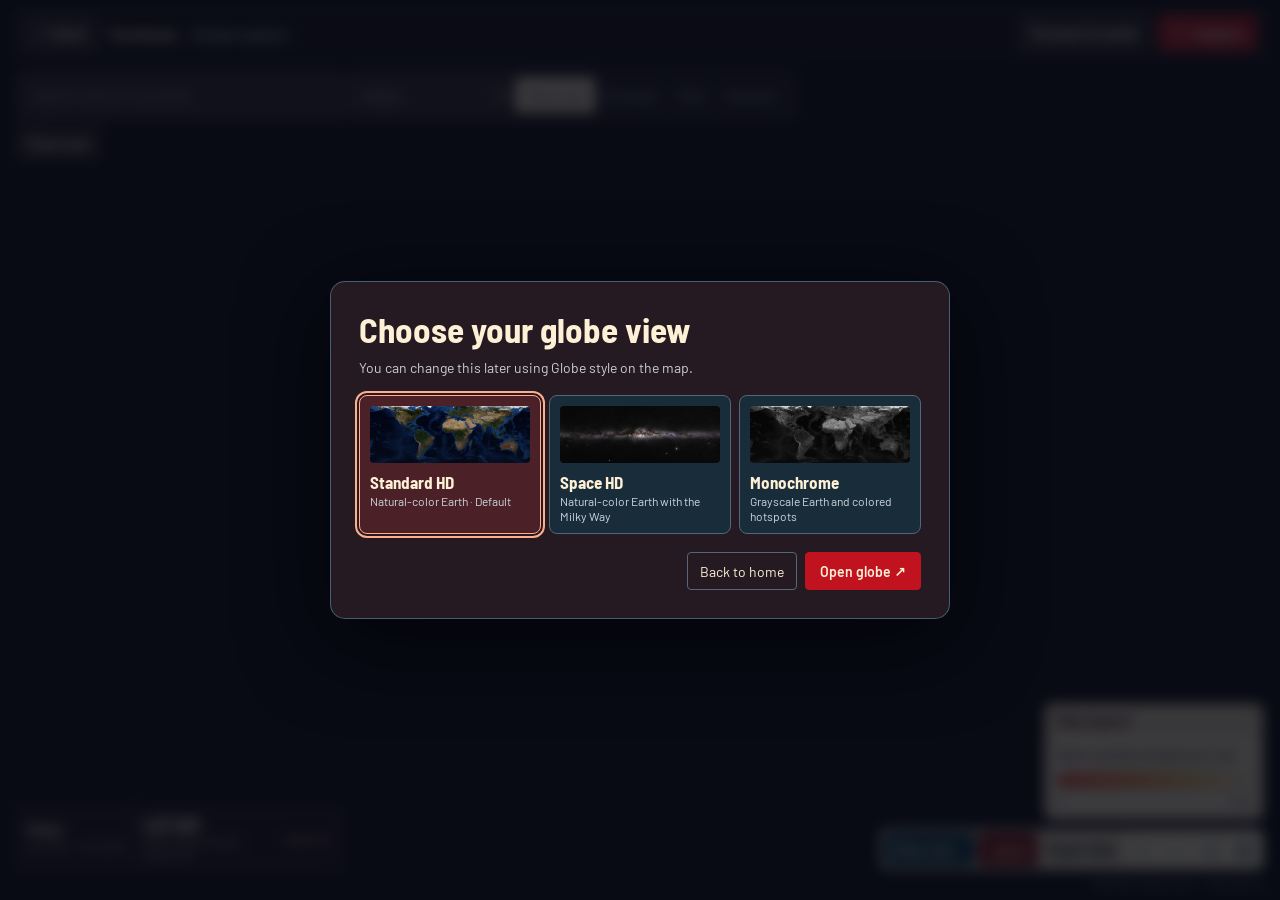
==== explore.html @ 91159e2c "Final UI Changes" ====
<!DOCTYPE html>
<html lang="en"><head><meta charset="utf-8">
<meta name="viewport" content="width=device-width, initial-scale=1, viewport-fit=cover">
<title>Explore wildfire hotspots | PyroScale</title>
<meta name="description" content="Explore the fire seasons of places you care about with NASA satellite observations and monthly hotspot forecasts.">
<link rel="preconnect" href="https://fonts.gstatic.com" crossorigin>
<link rel="preconnect" href="https://fonts.googleapis.com">
<link href="https://fonts.googleapis.com/css2?family=Barlow:wght@400;500;600;700&family=Barlow+Semi+Condensed:wght@400;500;600;700&display=swap" rel="stylesheet">
<link rel="stylesheet" href="pyroscale-base.css">
<link rel="stylesheet" href="pyroscale-ui.css?v=landing-refresh">
<link rel="stylesheet" href="pyroscale-map.css?v=explore-page">
</head><body class="dc">
<div class="pn gl"><div id="gl" role="region" aria-label="Interactive 3D globe of hotspot activity"></div>
<div class="map-ui" id="map-ui" data-style="satellite">
  <div class="map-top">
    <div class="map-filterbar">
      <div class="map-place-search">
        <label class="sr-only" for="map-query">Search cities or countries</label>
        <input id="map-query" type="search" placeholder="Search cities or countries" autocomplete="off" aria-controls="map-results">
        <ul id="map-results" hidden></ul>
      </div>
      <label class="sr-only" for="map-region">Region preset</label>
      <select id="map-region"></select>
      <div class="seg" role="group" aria-label="Map layer">
        <label><input type="radio" name="vm" value="o" checked>Observed</label>
        <label><input type="radio" name="vm" value="f">Forecast</label>
        <label><input type="radio" name="vm" value="r">Risk</label>
        <label><input type="radio" name="vm" value="x" id="vmx">Scenario</label>
      </div>
    </div>
    <div class="ov map-sublayers" id="fxl" hidden>
      <div class="seg" role="group" aria-label="Scenario layer">
        <label><input type="radio" name="fx" value="s" checked>Scenario</label>
        <label><input type="radio" name="fx" value="b">Baseline</label>
        <label><input type="radio" name="fx" value="c">Change</label>
      </div>
      <div class="scenario-context">
        <button id="edit-scenario" type="button" aria-controls="dr">Scenario settings <span aria-hidden="true">↗</span></button>
        <p id="scenario-map-year" hidden></p>
      </div>
    </div>
    <div class="ov" id="fcl" hidden></div>
    <p id="map-style-status" class="map-notice" role="status"></p>
    <div class="map-draw-row">
      <button id="map-draw" class="draw-shortcut" type="button" aria-pressed="false" aria-describedby="map-draw-help">Draw area</button>
      <span id="map-draw-help" class="sr-only">Draw a box on the globe to analyze hotspots in that area.</span>
      <p id="draw-status" class="map-notice draw-notice" role="status" hidden>Drag on the globe to select an area, or tap to select a small box.</p>
    </div>
  </div>
  <section class="map-overview" aria-labelledby="map-overview-title">
    <div class="map-overview-meta">
      <h2 id="map-overview-title">Global</h2>
      <p id="map-overview-period"></p>
    </div>
    <div class="map-overview-total">
      <strong id="map-overview-value">–</strong>
      <p id="map-overview-measure"></p>
    </div>
    <div id="map-overview-chart"></div>
  </section>
  <div class="forecast-timeline" id="fkl" role="group" aria-label="Forecast timeline" hidden>
    <button id="forecast-play" type="button" aria-label="Play forecast months" title="Play forecast months"><span aria-hidden="true">▶</span></button>
    <div class="timeline-range">
      <label for="fk">Forecast month</label><output id="fkv" for="fk"></output>
      <input id="fk" type="range" min="1" max="24" value="1">
      <span class="timeline-start" id="timeline-start" aria-hidden="true"></span>
      <span class="timeline-end" id="timeline-end" aria-hidden="true"></span>
    </div>
  </div>
  <div class="ov map-tools" aria-label="Globe controls">
    <details class="map-style-menu">
      <summary>Globe style</summary>
      <div>
        <fieldset>
          <legend>Globe style</legend>
          <label><input type="radio" name="basemap" value="satellite" checked><span><strong>Standard HD</strong><small>Natural-color Earth imagery</small></span></label>
          <label><input type="radio" name="basemap" value="space"><span><strong>Space HD</strong><small>High-resolution Earth and the Milky Way</small></span></label>
          <label><input type="radio" name="basemap" value="mono"><span><strong>Monochrome</strong><small>Country borders and colored hotspots</small></span></label>
        </fieldset>
      </div>
    </details>
    <button id="map-legend" type="button" aria-controls="lgd" aria-pressed="true">Legend</button>
    <button id="map-export" type="button">Export data</button>
    <button id="zoom-in" type="button" aria-label="Zoom in" title="Zoom in">+</button>
    <button id="zoom-out" type="button" aria-label="Zoom out" title="Zoom out">−</button>
    <button id="gr" type="button" aria-label="Reset globe view" title="Reset globe view">⌖</button>
    <details class="map-settings">
      <summary aria-label="Map settings" title="Map settings">⚙</summary>
      <div>
        <div class="seg" role="group" aria-label="Pointer mode">
          <label><input type="radio" name="gm" value="r" checked>Rotate</label>
          <label><input type="radio" name="gm" value="d">Draw area</label>
        </div>
        <label class="ck"><input type="checkbox" id="ga">Auto-rotate</label>
        <label class="ck"><input type="checkbox" id="gn">Day and night</label>
      </div>
    </details>
  </div>
  <section class="ov bot" id="lgd" aria-labelledby="legend-title">
    <h2 id="legend-title">Map legend</h2>
    <div id="legend-content"></div>
  </section>
  <span class="demo-status" id="demo-status">Demonstration data</span>
  <div class="map-credit">
    <a id="map-earth-credit" href="https://science.nasa.gov/earth/earth-observatory/the-blue-marble-true-color-global-imagery-at-1km-resolution/" target="_blank" rel="noopener">NASA Earth Observatory</a>
    <a id="map-border-credit" href="https://www.naturalearthdata.com/" target="_blank" rel="noopener">Natural Earth</a>
    <a id="map-space-credit" href="https://www.eso.org/public/images/eso0932a/" target="_blank" rel="noopener" hidden>ESO/S. Brunier <span>(resized and tinted)</span></a>
  </div>
</div></div>

<header class="map-header" id="map-header" aria-label="Globe workspace">
  <a id="home" href="./"><span aria-hidden="true">←</span> Home</a>
  <span class="workspace-name"><strong>PyroScale</strong><span class="workspace-description">Hotspot explorer</span></span>
  <div class="hr">
    <button id="head-forecast" type="button">Forecast<span class="forecast-suffix"> &amp; model</span></button>
    <button id="dt" type="button" aria-controls="dr" aria-expanded="false"><span class="analysis-icon" aria-hidden="true"></span><span>Analysis</span></button>
  </div>
</header>

<dialog id="globe-picker" aria-labelledby="globe-picker-title">
  <form method="dialog">
    <h2 id="globe-picker-title">Choose your globe view</h2>
    <p>You can change this later using Globe style on the map.</p>
    <fieldset class="globe-choices">
      <legend class="sr-only">Globe view</legend>
      <label><input type="radio" name="launch-style" value="satellite" checked autofocus><span class="globe-option globe-standard"><strong>Standard HD</strong><small>Natural-color Earth · Default</small></span></label>
      <label><input type="radio" name="launch-style" value="space"><span class="globe-option globe-space"><strong>Space HD</strong><small>Natural-color Earth with the Milky Way</small></span></label>
      <label><input type="radio" name="launch-style" value="mono"><span class="globe-option globe-mono"><strong>Monochrome</strong><small>Grayscale Earth and colored hotspots</small></span></label>
    </fieldset>
    <div class="picker-actions">
      <a class="picker-back" href="./">Back to home</a>
      <button class="p" type="submit">Open globe <span aria-hidden="true">↗</span></button>
    </div>
  </form>
</dialog>

<aside id="dr" aria-label="Fire activity analysis" inert>
  <div class="panel-heading"><div><h2 id="panel-title">Area analysis</h2><p id="panel-region">Global</p></div><button id="close-panel" type="button" aria-label="Close analysis">×</button></div>
  <nav id="tabs" aria-label="Analysis sections">
    <button type="button" data-t="x" class="on" aria-current="true">Explore</button>
    <button type="button" data-t="m">Forecast</button>
    <button type="button" data-t="c">Places</button>
    <button type="button" data-t="p">Point</button>
    <button type="button" data-t="d">Data Lab</button>
    <button type="button" data-t="f">Scenario</button>
  </nav>
  <div class="tp" data-t="x"><div class="wrap">
<div>
<div class="pn"><h2>Area of interest</h2>
<div class="area-shortcut">
  <button id="panel-draw" class="draw-shortcut" type="button" aria-pressed="false" aria-describedby="panel-draw-help">Draw area</button>
  <p id="panel-draw-help">Drag a box on the globe to analyze that area, or tap the globe for a small box. Charts update when you finish.</p>
</div>
<label for="pre">Region</label><select id="pre"></select>
<div class="g2">
<div><label for="n">North latitude</label><input id="n" type="number" step="0.5"></div>
<div><label for="s">South latitude</label><input id="s" type="number" step="0.5"></div>
<div><label for="w">West longitude</label><input id="w" type="number" step="0.5"></div>
<div><label for="e">East longitude</label><input id="e" type="number" step="0.5"></div></div>
<p class="hint">You can also pick a region or type coordinates.</p></div>
<div class="pn"><h2>Period and view</h2>
<div class="g2"><div><label for="f">From</label><input id="f" type="month" value="2001-01" min="2001-01" max="2026-10"></div>
<div><label for="t">To</label><input id="t" type="month" value="2026-10" min="2001-01" max="2026-10"></div></div>
<label for="cy">Compare year in seasonal chart</label><select id="cy" style="margin-bottom:10px"></select>
<small>Hotspot record</small>
<div class="seg"><label><input type="radio" name="dm" value="h" checked>Harmonized</label><label><input type="radio" name="dm" value="r">Raw sensor</label></div>
<small>Calendar shows</small>
<div class="seg"><label><input type="radio" name="cm" value="c" checked>Hotspot count</label><label><input type="radio" name="cm" value="a">Anomaly</label></div>
<label for="ld">Load your JSON files: the data file, the forecast file, or both together</label><input id="ld" type="file" accept=".json,application/json" multiple style="margin-bottom:10px"><button class="p" id="ex">Export data</button></div>
<div class="pn"><h2>Context layers</h2>
<label class="ck"><input type="checkbox" id="lw">Weather and drought (ERA5)</label>
<label class="ck"><input type="checkbox" id="lx">Wind and air quality now</label>
<p class="hint">Off by default and fetched only when switched on. They call Open-Meteo, so they need a self-hosted copy of the page.</p></div>
</div>
<div>

<div class="pn warn"><h2>Elevated hotspot activity</h2><p class="rks" id="rks">Loading forecast...</p>
<div class="rctl"><label for="rs">Sensitivity<select id="rs"><option value="c">Cautious, 80th percentile</option><option value="s" selected>Standard, 90th percentile</option><option value="t">Strict, 95th percentile</option></select></label><label class="ck"><input type="checkbox" id="rkm">Only my selected area</label></div>
<ul id="rkl"></ul>
<p class="note" style="margin:8px 0 0">The risk layer flags cells with at least 20 projected hotspots that exceed their historical range for the same calendar month. Use local fire authorities for operational alerts.</p></div>
<div class="kp" id="kp"></div>
<div class="pn hero"><h2 id="ct" tabindex="-1">Burning activity calendar</h2><p class="note" id="cn"></p><div id="cal"></div><div class="lg" id="lg"></div></div>
<div class="ch">
<div class="pn"><h2>Seasonal profile</h2><p class="note" id="sn"></p><div id="sc"></div></div>
<div class="pn"><h2>Annual totals by record</h2><p class="note">Raw counts step up when VIIRS replaces MODIS in 2012. Harmonized counts do not.</p><div id="an"></div></div></div>
<div class="pn"><h2>Anomaly alerts</h2><p class="note">Months in the last 12 of the selected period that exceed 150% of the full-record median.</p><ul id="al" aria-live="polite"></ul></div>
<div class="pn" id="wx" hidden><h2>Weather and drought context</h2><p class="note" id="wn"></p><div id="wc"></div><p class="note" id="wk" style="margin:8px 0 0"></p></div>
<div class="pn" id="wd" hidden><h2>Wind and air quality</h2><p id="wdt" style="margin:0">Loading...</p></div>
<details class="pn"><summary>Method and data notes</summary>
<p>MODIS (1 km) and VIIRS (375 m) detections from NASA FIRMS are gridded to monthly counts. The harmonization stage standardizes Fire Radiative Power, corrects scan-angle distortion and diurnal overpass differences, and back-casts VIIRS-equivalent counts for 2001 to 2011, so the sensor of origin no longer drives the signal.</p>
<p>The baseline is the median of each calendar month across the full record. Anomaly is the percentage difference from that median. Color ramps are colorblind-safe: a light-to-dark sequential ramp for counts and blue-to-orange for anomalies.</p>
<p>Until real data loads, the page shows a synthetic dataset for demonstration. Hosted with pyroscale_data.json beside it, the page loads that file every time it opens, so the observation record reflects the data bundled with the app. The loader in the Period and view panel is a manual alternative.</p></details>
</div></div></div>
<div class="tp" data-t="m" hidden>
  <section class="pn forecast-card">
    <h2>Monthly hotspot outlook</h2>
    <p class="note" id="on"></p>
    <div id="oc"></div>
    <div id="forecast-key" class="forecast-key" hidden><span>Observed</span><span>Forecast</span><span>Seasonal median</span></div>
    <p class="note" id="ok"></p>
  </section>
  <section class="pn model-card">
    <h2>Model &amp; validation</h2>
    <div class="model-source"><span id="tf" role="status">Forecast: statistical baseline</span><span id="tg">Demonstration data</span></div>
    <p class="note" id="model-summary"></p>
    <p id="model-result" hidden></p>
    <dl class="model-skill" id="model-skill" hidden></dl>
    <p class="note" id="model-window"></p>
  </section>
  <section class="pn">
    <h2>Reading the map</h2>
    <p class="note">Each glow represents a grid cell roughly 3° across. The map shows monthly fire activity. Individual ignition locations and fire perimeters are outside its resolution.</p>
    <p class="note">Forecasts estimate hotspot counts. The risk layer compares those counts with the seasonal record for each cell.</p>
  </section>
</div>
<div class="tp" data-t="c" hidden>
<div class="pn"><h2>Countries and cities</h2>
<p class="note">Pick any countries and cities, as many as you like. The globe, calendar, risk warning, Data Lab and Future tab then show only those places.</p>
<input id="pq" type="search" placeholder="Search any country or city" autocomplete="off" aria-label="Search countries and cities">
<ul id="pr" class="pres"></ul>
<div class="chips" id="pch" style="margin-top:10px"></div>
<div class="g2"><div><label for="prr">A city includes cells within</label><select id="prr"><option value="0">the cell containing it</option><option value="100">100 km</option><option value="250" selected>250 km</option><option value="500">500 km</option></select></div><div><label>&nbsp;</label><button id="pcl">Clear selection</button></div></div>
<p class="note" id="pnt"></p>
<label for="pfl">City list file, from add_places.py (pyroscale_places.json)</label><input id="pfl" type="file" accept=".json,application/json"><p class="note" id="pfm" style="margin:6px 0 0"></p></div>
<div id="pcards"></div>
</div>
<div class="tp" data-t="p" hidden><div class="pn" id="ci"><p class="note" style="margin:0">Select a hotspot on the globe to see its activity and forecast.</p></div></div>
<div class="tp" data-t="d" hidden>
<div class="pn"><h2>Datasets</h2><p class="note">Tick as many datasets as you like. They are compared across the grid cells in your scope.</p>
<div class="rctl"><button id="dla">Select all</button><button id="dln">Clear</button><label class="ck"><input type="checkbox" id="dlw">Whole world, not just my area</label></div>
<div id="dll"></div>
<label for="dlf" style="margin-top:10px">Add your own datasets: CSV files with lat, lon and numeric columns</label><input id="dlf" type="file" accept=".csv,text/csv" multiple><p class="note" id="dlm" style="margin:6px 0 0"></p></div>
<div class="pn"><h2>Analysis</h2><div id="dls"></div><div id="dlc"></div>
<h2 style="margin-top:14px">Compare two datasets</h2><div class="g2"><div><label for="dx1">X axis</label><select id="dx1"></select></div><div><label for="dy1">Y axis</label><select id="dy1"></select></div></div><div id="dsc"></div>
<h2 style="margin-top:14px">Top cells</h2><label for="dtp">Ranked by</label><select id="dtp"></select><ul id="dtl"></ul></div>
<div class="pn"><h2>Ask the analyst</h2><p class="note" id="aim">Checking whether Claude is available...</p><div class="chat" id="aic"></div><div class="chips" id="aip"></div><textarea id="aiq" placeholder="Ask about the selected datasets, an area, risk, or a what-if scenario" aria-label="Question for the analyst"></textarea><div class="row"><button id="aix" hidden>Stop</button><button class="p" id="ais">Ask</button></div></div>
</div>
<div class="tp" data-t="f" hidden>
<div class="pn"><h2>Scenario lab</h2>
<p class="note">Explore how warming, rainfall, ignitions, and fuel management could affect fire activity under editable assumptions. The scenario uses recent activity and trends where the model lacks a forecasting advantage.</p>
<div class="lv"><label for="l1">Warming by the chosen year <b id="v1">+0 °C</b></label><input type="range" id="l1" min="0" max="4" step="0.5" value="0"></div>
<div class="lv"><label for="l2">Rainfall change <b id="v2">0%</b></label><input type="range" id="l2" min="-30" max="30" step="5" value="0"></div>
<div class="lv"><label for="l3">Human burning and ignitions <b id="v3">0%</b></label><input type="range" id="l3" min="-80" max="50" step="5" value="0"></div>
<div class="lv"><label for="l4">Fuel management and suppression <b id="v4">0%</b></label><input type="range" id="l4" min="0" max="50" step="5" value="0"></div>
<div class="lv"><label for="l5">Target year <b id="v5">2040</b></label><input type="range" id="l5" min="2027" max="2060" step="1" value="2040" aria-describedby="scenario-year-help"><p class="note" id="scenario-year-help">2040 is the default horizon for this what-if scenario. Change the target year, then run the scenario to compare it with the baseline.</p></div>
<label class="ck"><input type="checkbox" id="lsw">Apply to the whole world, not just my selected area</label>
<details><summary>Assumptions</summary><div class="g2"><div><label for="a1">Change in fire activity per +1 °C (%)</label><input id="a1" type="number" value="15" step="1"></div><div><label for="a2">Change per 10% less rainfall (%)</label><input id="a2" type="number" value="8" step="1"></div></div><p class="note">These are placeholders for illustration, not measured values. Replace them with figures from studies you trust. Where the ML forecast has no edge over the seasonal pattern, the current path falls back to each cell’s last five full years, extended by its own 10-year trend.</p></details>
<div class="row" style="justify-content:flex-start;margin-top:10px"><button class="p" id="sr">Run scenario</button><button id="sx">Reset</button></div>
<p class="note" style="margin:8px 0 0">Run with the default values to see the baseline path. Adjust a lever to compare a scenario.</p></div>
<div class="pn" id="so" hidden><h2>Result</h2><p id="sot"></p><div id="soc"></div>
<label for="sy">Move through time <b id="syl"></b></label><div class="row" style="justify-content:flex-start;align-items:center"><button id="sp">Play</button><input type="range" id="sy" min="0" max="100" value="100"></div>
<h2 style="margin-top:12px">Biggest changes</h2><ul id="sol"></ul></div>
</div></aside>
<div id="tip" aria-hidden="true"></div>
<dialog id="dx" aria-labelledby="export-title"><h2 id="export-title">Export fire activity data</h2><p class="note" id="export-scope"></p>
<label for="export-data">Data</label>
<select id="export-data"><option value="map">Current map layer by grid cell</option><option value="history">Observed monthly totals</option><option value="grid">Observed totals by grid cell</option></select>
<label for="fx">Format</label>
<select id="fx"><option value="csv">CSV spreadsheet</option><option value="geojson">GeoJSON map data</option></select>
<textarea id="ta" readonly aria-label="Export preview"></textarea>
<p class="note" id="export-status" role="status"></p>
<div class="row"><button id="cp">Copy</button><button id="dl">Download</button><button class="p" id="cl">Close</button></div></dialog>
<script src="assets/vendor/three-r128/three.min.js"></script>
<script src="assets/vendor/three-r128/OrbitControls.js"></script>
<script src="pyroscale-globe.js?v=explore-page"></script>
<script src="pyroscale-export.js"></script>
<script src="pyroscale-map.js?v=map-refinement"></script>
<script>
const $=id=>document.getElementById(id),MN="Jan Feb Mar Apr May Jun Jul Aug Sep Oct Nov Dec".split(" ");
const Y0=2001,Y1=2026,NY=Y1-Y0+1,MOD=132;let LAST=(Y1-Y0)*12+9;
const fmt=n=>n>=1e6?(n/1e6).toFixed(1)+"M":n>=1e4?Math.round(n/1e3)+"k":n>=1e3?(n/1e3).toFixed(1)+"k":Math.round(n)+"";
const hex=s=>[1,3,5].map(i=>parseInt(s.substr(i,2),16));
const RC=["#fcfdbf","#fed395","#fc9f6e","#f1605d","#c43c75","#8c2981","#51127c","#1b0c41"],DV=["#2c7bb6","#abd9e9","#f7f7f7","#fdae61","#c2410c"];
function ramp(c,t){t=Math.max(0,Math.min(1,t));const k=t*(c.length-1),i=Math.min(c.length-2,k|0),f=k-i,a=hex(c[i]),b=hex(c[i+1]);return"rgb("+a.map((x,j)=>Math.round(x+(b[j]-x)*f))+")"}
function rng(a){return()=>{a|=0;a=a+0x6D2B79F5|0;let t=Math.imul(a^a>>>15,1|a);t=t+Math.imul(t^t>>>7,61|t)^t;return((t^t>>>14)>>>0)/4294967296}}
const hh=i=>{const x=Math.sin(i*12.9898)*43758.5453;return x-Math.floor(x)};
const RG=[[-58,-10,14,8,9,420,.01,{2005:1.8,2007:1.5,2010:1.9,2019:1.5,2024:2}],[-47,-15,6,7,8,380,.01,{2010:1.4,2017:1.4,2020:1.5}],[-62,-28,8,8,9,160,.01,{2008:1.7,2020:1.8,2022:1.6}],[18,9,28,6,1,520,-.012,{}],[24,-13,14,6,8,470,-.012,{}],[132,-15,14,5,10,260,.005,{2019:1.4}],[148,-34,7,5,1,60,.005,{2003:2.5,2009:3,2013:2,2020:6}],[110,58,25,6,7,200,.015,{2003:2,2012:1.8,2019:2.2,2021:2.5}],[-120,40,8,8,8,90,.02,{2018:2,2020:2.6,2021:2.2}],[15,40,20,4,7,45,0,{2007:2,2017:2.1,2021:2.3,2023:2}],[102,18,8,6,3,300,.005,{2007:1.4,2010:1.3,2016:1.5,2019:1.4}],[76,28,6,3,10.5,150,.01,{}],[-105,57,22,5,7,130,.02,{2014:2.2,2016:2,2021:1.7,2023:5}],[112,-3,12,4,9,200,0,{2006:3,2009:1.8,2015:4,2019:2.2,2023:2.6}]];
const cm=new Map(),rn=rng(7),CCR=["BR","BR","AR",null,null,"AU","AU","RU","US",null,"TH","IN","CA","ID"];
RG.forEach(([lo,la,rx,ry,pk,amp,tr,an],ri)=>{for(let x=lo-rx;x<=lo+rx;x+=3)for(let y=la-ry;y<=la+ry;y+=3){const d=((x-lo)/rx)**2+((y-la)/ry)**2;if(d>1||y>78||y<-58)continue;
const w=Math.exp(-2.2*d)*(.6+.8*rn()),k=x+","+y;let c=cm.get(k);if(!c){c={lon:x,lat:y,cc:CCR[ri]?{[CCR[ri]]:1}:null,v:new Float32Array(NY*12)};cm.set(k,c)}
for(let yr=0;yr<NY;yr++)for(let m=0;m<12;m++){let dm=Math.abs(m+1-pk);dm=Math.min(dm,12-dm);c.v[yr*12+m]+=amp*w*(Math.exp(-dm*dm/3.92)+.04)*(1+tr*yr)*(an[Y0+yr]||1)*(.75+.5*rn())}}});
let cells=[...cm.values()],real=false;
const inb=(c,b)=>c.lat>=b[0]&&c.lat<=b[1]&&c.lon>=b[2]&&c.lon<=b[3]&&(!FOC||FOC(c));
function agg(b){const L=new Float64Array(NY*12),Q=new Float64Array(NY*12),H=[],R=[];for(const c of cells)if(inb(c,b))for(let i=0;i<L.length;i++){L[i]+=c.v[i];if(real)Q[i]+=c.r[i]}
for(let i=0;i<L.length;i++){if(i>LAST){H[i]=R[i]=NaN;continue}const m=i<MOD;R[i]=real?Q[i]:Math.round(L[i]*(m?.27:1));H[i]=real?L[i]:Math.round(L[i]*(m?1+.1*(hh(i)-.5):1))}return{H,R}}
const PRE=[["Custom area",null],["Global",[-90,90,-180,180]],["Amazon arc",[-20,0,-72,-45]],["Southern Africa",[-20,-5,12,38]],["Southeast Australia",[-40,-28,140,154]],["Siberia",[50,66,85,140]],["California and western US",[32,48,-125,-110]],["Mediterranean",[34,46,-5,35]],["Indo-Gangetic Plain",[24,33,70,88]],["Pampas and Gran Chaco",[-38,-22,-68,-55]],["Indonesia",[-8,2,100,125]]];
const LAND=[[[-168,66],[-141,70],[-95,72],[-80,70],[-62,60],[-53,47],[-66,44],[-76,35],[-81,30],[-80,25],[-90,29],[-97,26],[-105,22],[-95,16],[-83,9],[-92,15],[-105,20],[-112,29],[-118,33],[-124,40],[-125,49],[-135,58],[-150,60],[-165,60]],[[-80,8],[-62,10],[-50,0],[-35,-6],[-40,-22],[-48,-28],[-58,-38],[-65,-42],[-68,-53],[-74,-50],[-72,-30],[-71,-18],[-81,-5]],[[-10,36],[-9,43],[0,50],[8,54],[5,62],[15,69],[30,71],[60,69],[90,76],[130,72],[160,70],[180,68],[178,64],[160,60],[140,54],[135,43],[127,38],[122,40],[121,31],[110,21],[106,10],[100,13],[103,1],[98,8],[92,22],[80,15],[77,8],[72,20],[66,25],[57,25],[56,26],[58,20],[43,13],[35,28],[32,31],[36,36],[28,37],[26,40],[22,37],[19,42],[12,44],[18,40],[16,38],[10,44],[3,43],[-5,36]],[[-17,21],[-10,35],[10,37],[32,31],[43,12],[51,12],[40,-5],[40,-15],[35,-25],[20,-35],[12,-18],[9,-1],[9,5],[-8,4],[-17,14]],[[114,-22],[122,-18],[130,-12],[137,-12],[142,-11],[146,-19],[153,-27],[150,-37],[140,-38],[130,-32],[115,-34]],[[-73,78],[-20,82],[-20,70],[-43,60],[-55,68]],[[95,5],[106,-6],[120,-9],[140,-8],[150,-6],[130,0],[118,3],[108,1]]];
const st={b:PRE[1][1],f:0,t:LAST,dm:"h",cm:"c",cmp:Y1,gm:"r"};let A,S,med,PART="",WD=null,WX=null,WK="",G=null,noFly=false,FOC=null;
function setB(a){const cl=(v,m)=>Math.max(-m,Math.min(m,Math.round(v*10)/10));st.b=[cl(Math.min(a[0],a[1]),90),cl(Math.max(a[0],a[1]),90),cl(Math.min(a[2],a[3]),180),cl(Math.max(a[2],a[3]),180)];
["s","n","w","e"].forEach((k,j)=>$(k).value=st.b[j]);update();if(!noFly){
  const [s,n,w,e]=st.b;
  if ($("pre").value === "1") flyTo(INITIAL_VIEW.lat, INITIAL_VIEW.lon, GLOBAL_VIEW_DISTANCE);
  else flyTo((s+n)/2,(w+e)/2,Math.min(4.2,Math.max(1.55,1.35+Math.max(n-s,(e-w)*.6)/45)));
}}
function cellAvg(c){let s=0,n=0;for(let i=st.f;i<=st.t&&i<=LAST;i++){s+=st.dm=="r"?(real?c.r[i]:c.v[i]*(i<MOD?.27:1)):c.v[i];n++}return n?s/n:0}
function update(){updatePanelRegion();A=agg(st.b);S=st.dm=="h"?A.H:A.R;
med=MN.map((_,m)=>{const a=[];for(let y=0;y<NY;y++){const v=S[y*12+m];v==v&&a.push(v)}a.sort((x,y)=>x-y);const n=a.length;return n?(a[(n-1)>>1]+a[n>>1])/2:0});
let tot=0;const an={};for(let i=st.f;i<=st.t&&i<=LAST;i++){tot+=S[i];const y=Y0+(i/12|0);an[y]=(an[y]||0)+S[i]}
const py=Object.keys(an).sort((a,b)=>an[b]-an[a])[0],mx=Math.max(...med),pm=med.indexOf(mx),li=Math.min(st.t,LAST),la=med[li%12]?(S[li]/med[li%12]-1)*100:0;
$("kp").innerHTML=[["Hotspots in period",fmt(tot),st.dm=="h"?"harmonized count":"raw sensor count"],["Peak fire month",mx>0?MN[pm]:"None","median of full record"],["Highest year",py||"None",py?fmt(an[py])+" hotspots":""],["Latest month vs median",(la>=0?"+":"\u2212")+Math.abs(la).toFixed(0)+"%",MN[li%12]+" "+(Y0+(li/12|0))]].map(k=>`<div><span>${k[0]}</span><b>${k[1]}</b><span>${k[2]}</span></div>`).join("");
$("ct").textContent=st.dm=="h"?"Harmonized burning activity calendar":"Raw sensor burning activity calendar";
$("cn").textContent=(st.dm=="h"?"Monthly hotspots in the selected area, one row per year. Hover or tap a month for values.":"Raw counts mix two sensors: the step up after 2011 reflects the MODIS to VIIRS change, not more fire.")+(PART?" The latest month runs through "+PART+" and will look low until it completes.":"");
$("cal").innerHTML=cal();$("sc").innerHTML=seas();$("an").innerHTML=ann();alerts();if(SCP.run){sApply(SCP.ph);sUI()}drawMap();outlook();riskUI();ctx();if(DLON)dlRun();if(PLON)placesUI()}
function cal(){const y0=Y0+(st.f/12|0),y1=Y0+(st.t/12|0),rows=y1-y0+1,cw=48,ch=17,ox=34,oy=16,v=[];
for(let i=st.f;i<=st.t&&i<=LAST;i++)v.push(S[i]);v.sort((a,b)=>a-b);const p=v[Math.floor(v.length*.98)]||1;
let h=`<svg viewBox="0 0 ${ox+12*cw} ${oy+rows*ch+2}" role="img" aria-label="Calendar of monthly hotspot counts by year">`;
MN.forEach((m,j)=>h+=`<text x="${ox+j*cw+cw/2}" y="11" text-anchor="middle">${m}</text>`);
for(let r=0;r<rows;r++){const y=y0+r;h+=`<text x="${ox-6}" y="${oy+r*ch+12}" text-anchor="end">${y}</text>`;
for(let m=0;m<12;m++){const i=(y-Y0)*12+m,x=S[i],ok=x==x&&i>=st.f&&i<=st.t,a=med[m]?(x/med[m]-1)*100:0;
const c=!ok?"var(--hat)":st.cm=="c"?ramp(RC,x/p):ramp(DV,.5+Math.max(-150,Math.min(150,a))/300);
h+=`<rect x="${ox+m*cw+1}" y="${oy+r*ch+1}" width="${cw-2}" height="${ch-2}" fill="${c}"${ok?` data-i="${i}"`:""}/>`}}
$("lg").innerHTML=st.cm=="c"?`<span>0</span><i style="background:linear-gradient(90deg,${RC})"></i><span>${fmt(p)} or more hotspots per month</span>`:`<span>\u2212150%</span><i style="background:linear-gradient(90deg,${DV})"></i><span>+150% vs median (blue is below, orange is above)</span>`;
return h+"</svg>"}
function axes(W,H,l,b,t,r,mx){let h="";for(let k=0;k<=3;k++){const v=mx*k/3,y=H-b-v/(mx*1.1)*(H-b-t);h+=`<line x1="${l}" x2="${W-r}" y1="${y}" y2="${y}" stroke="var(--ln)"/><text x="${l-5}" y="${y+3}" text-anchor="end">${fmt(v)}</text>`}return h}
function seas(){const W=360,H=210,l=40,b=22,t=8,r=6,cv=MN.map((_,m)=>S[(st.cmp-Y0)*12+m]),mx=Math.max(...med,...cv.filter(v=>v==v),1);
const X=m=>l+(m+.5)*(W-l-r)/12,Y=v=>H-b-v/(mx*1.1)*(H-b-t);let h=`<svg viewBox="0 0 ${W} ${H}" role="img" aria-label="Median by month against selected year">`+axes(W,H,l,b,t,r,mx);
med.forEach((v,m)=>h+=`<rect x="${X(m)-9}" y="${Y(v)}" width="18" height="${H-b-Y(v)}" fill="var(--bar)"/><text x="${X(m)}" y="${H-8}" text-anchor="middle">${MN[m][0]}</text>`);
const pts=cv.map((v,m)=>v==v?[X(m),Y(v)]:null).filter(Boolean);
h+=`<polyline points="${pts.join(" ")}" fill="none" stroke="var(--ac)" stroke-width="2"/>`+pts.map(p=>`<circle cx="${p[0]}" cy="${p[1]}" r="2.6" fill="var(--ac)"/>`).join("");
$("sn").textContent=`Gray bars: full-record median. Solid line: ${st.cmp}${st.cmp==Y1?" (through "+MN[LAST%12]+")":""}.`;return h+"</svg>"}
function ann(){const W=360,H=210,l=40,b=22,t=8,r=8,n=NY-1,sum=a=>Array.from({length:n},(_,y)=>{let s=0;for(let m=0;m<12;m++)s+=a[y*12+m];return s}),R=sum(A.R),Hm=sum(A.H),mx=Math.max(...R,...Hm,1);
const X=y=>l+y*(W-l-r)/(n-1),Y=v=>H-b-v/(mx*1.1)*(H-b-t),pl=(a,s)=>`<polyline points="${a.map((v,y)=>[X(y),Y(v)])}" fill="none" ${s}/>`;
let h=`<svg viewBox="0 0 ${W} ${H}" role="img" aria-label="Annual hotspot totals, raw and harmonized">`+axes(W,H,l,b,t,r,mx);
for(let y=0;y<n;y+=5)h+=`<text x="${X(y)}" y="${H-8}" text-anchor="middle">${Y0+y}</text>`;
h+=`<line x1="${X(11)}" x2="${X(11)}" y1="${t}" y2="${H-b}" stroke="var(--mut)" stroke-dasharray="3 3"/><text x="${X(11)+4}" y="${t+9}">VIIRS from 2012</text>`+pl(R,'stroke="var(--mut)" stroke-width="1.8" stroke-dasharray="5 3"')+pl(Hm,'stroke="var(--ac)" stroke-width="2.2"');
h+=`<text x="${l+6}" y="${H-b-6}" style="fill:var(--mut)">Dashed gray: raw. Solid line: harmonized.</text>`;return h+"</svg>"}
function alerts(){const L=[];for(let i=Math.min(st.t,LAST),k=0;k<12&&i>=st.f;k++,i--){const a=med[i%12]?(S[i]/med[i%12]-1)*100:0;if(a>=150)L.push([i,a])}
$("al").innerHTML=L.length?L.map(([i,a])=>`<li><span><b>${MN[i%12]} ${Y0+(i/12|0)}</b> at ${S[i].toLocaleString()} hotspots</span><span>+${Math.round(a)}% vs median</span></li>`).join(""):`<li>No month in the last 12 exceeds 150% of its median.</li>`}
function landTex(){const c=document.createElement("canvas");c.width=2048;c.height=1024;const g=c.getContext("2d"),X=lo=>(lo+180)/360*2048,Y=la=>(90-la)/180*1024,gr=g.createLinearGradient(0,0,0,1024);
gr.addColorStop(0,"#0f2036");gr.addColorStop(.5,"#0b1a2c");gr.addColorStop(1,"#0f2036");g.fillStyle=gr;g.fillRect(0,0,2048,1024);
g.filter="blur(5px)";g.fillStyle="#1e3430";LAND.forEach(p=>{g.beginPath();p.forEach((q,i)=>i?g.lineTo(X(q[0]),Y(q[1])):g.moveTo(X(q[0]),Y(q[1])));g.closePath();g.fill()});g.filter="none";
g.strokeStyle="rgba(150,180,210,.07)";g.lineWidth=1;for(let lo=-180;lo<=180;lo+=30){g.beginPath();g.moveTo(X(lo),0);g.lineTo(X(lo),1024);g.stroke()}for(let la=-60;la<=60;la+=30){g.beginPath();g.moveTo(0,Y(la));g.lineTo(2048,Y(la));g.stroke()}
return new THREE.CanvasTexture(c)}
$("pre").innerHTML=PRE.map((p,i)=>`<option value="${i}">${p[0]}</option>`).join("");$("pre").value="1";
$("pre").onchange=e=>{const b=PRE[+e.target.value][1];if(b)setB(b);else update()};
["s","n","w","e"].forEach(k=>$(k).onchange=()=>{$("pre").value="0";setB([+$("s").value,+$("n").value,+$("w").value,+$("e").value])});
$("cy").innerHTML=Array.from({length:NY},(_,i)=>`<option>${Y0+i}</option>`).join("");$("cy").value=Y1;
$("cy").onchange=e=>{st.cmp=+e.target.value;update()};
const pm=v=>{const[y,m]=v.split("-").map(Number);return Math.max(0,Math.min(LAST,(y-Y0)*12+m-1))};
["f","t"].forEach(k=>$(k).onchange=()=>{if(!$(k).value)return;st[k]=pm($(k).value);if(st.f>st.t){const x=st.f;st.f=st.t;st.t=x}
const s=i=>(Y0+(i/12|0))+"-"+String(i%12+1).padStart(2,"0");$("f").value=s(st.f);$("t").value=s(st.t);update()});
document.querySelectorAll(".seg input").forEach(i=>i.onchange=()=>{st[i.name]=i.value;update()});
const tip=$("tip");$("cal").onpointermove=e=>{const r=e.target.closest("rect[data-i]");if(!r){tip.style.display="none";return}
const i=+r.dataset.i,m=i%12,a=med[m]?(S[i]/med[m]-1)*100:0;tip.innerHTML=`<b>${MN[m]} ${Y0+(i/12|0)}</b><br>${S[i].toLocaleString()} hotspots<br>${a>=0?"+":"\u2212"}${Math.abs(a).toFixed(0)}% vs median (${Math.round(med[m]).toLocaleString()})`;
tip.style.display="block";tip.style.left=Math.min(e.clientX+14,innerWidth-200)+"px";tip.style.top=e.clientY+14+"px"};
$("cal").onpointerleave=()=>tip.style.display="none";
function useData(d,label){const [ey,em]=d.end.split("-").map(Number),s=i=>(Y0+(i/12|0))+"-"+String(i%12+1).padStart(2,"0");
st.sel=-1;showCell();cells=d.cells.map(c=>({lat:c.lat,lon:c.lon,r:c.r,cc:c.cc||null,v:Float32Array.from(c.h)}));real=true;LAST=(ey-Y0)*12+em-1;st.f=0;st.t=LAST;st.cmp=Y0+(LAST/12|0);$("cy").value=st.cmp;
$("f").value=s(0);$("t").max=$("f").max=s(LAST);$("t").value=s(LAST);$("tg").textContent=label+" through "+mname(LAST)+(d.asof?" · updated "+d.asof.slice(0,10):"");$("demo-status").hidden=true;PART=d.partial||"";attachFC(matchingForecast() || demoFC());if(SCP.run)sApply(SCP.ph);update()}
$("ld").onchange=async e=>{const fs=[...e.target.files];if(!fs.length)return;let d=null,fc=null,dn="";
try{for(const f of fs){const t=await f.text(),j=JSON.parse(t);if(j.cells&&j.cells[0]&&j.cells[0].h){d=j;dn=f.name;idb("put",t)}else if(j.cells&&j.start&&j.months){fc=j;idb("put",t,"f")}}
if(fc)FCfile=fc;if(d)useData(d,"Loaded "+dn);else if(fc){attachFC(matchingForecast() || demoFC());update()}
if(fc&&!matchingForecast())$("tg").textContent+=" · Imported forecast requires a matching observation record";
if(!d&&!fc)$("tg").textContent="No data or forecast found in the file"}catch(_){$("tg").textContent="Could not read file"}
e.target.value=""};
const med1=a=>{a=a.filter(v=>v==v).sort((x,y)=>x-y);const n=a.length;return n?(a[(n-1)>>1]+a[n>>1])/2:0};
const dev=a=>{const mm=MN.map((_,m)=>med1(a.filter((_,i)=>i%12==m)));return a.map((v,i)=>mm[i%12]?(v/mm[i%12]-1)*100:NaN)};
const roll=(a,k)=>a.map((_,i)=>{let s=0,n=0;for(let j=Math.max(0,i-k+1);j<=i;j++)if(a[j]==a[j]){s+=a[j];n++}return n==k?s/n:NaN});
const corr=(x,y)=>{const p=[];x.forEach((v,i)=>v==v&&y[i]==y[i]&&p.push([v,y[i]]));const n=p.length;if(n<12)return null;const mx=p.reduce((s,q)=>s+q[0],0)/n,my=p.reduce((s,q)=>s+q[1],0)/n;let a=0,b=0,c=0;p.forEach(q=>{a+=(q[0]-mx)*(q[1]-my);b+=(q[0]-mx)**2;c+=(q[1]-my)**2});return b&&c?[a/Math.sqrt(b*c),n]:null};
const mon=(d,k,mean)=>{const s=Array(NY*12).fill(0),n=Array(NY*12).fill(0);d.time.forEach((t,j)=>{const v=d[k]&&d[k][j];if(v==null)return;const i=(+t.slice(0,4)-Y0)*12+ +t.slice(5,7)-1;if(i>=0&&i<s.length){s[i]+=v;n[i]++}});return s.map((v,i)=>n[i]?mean?v/n[i]:v:NaN)};
async function wxRun(){const b=st.b,la=((b[0]+b[1])/2).toFixed(2),lo=((b[2]+b[3])/2).toFixed(2),k=la+","+lo;
if(WK!=k){WX=null;$("wn").textContent="Loading ERA5 weather for "+la+", "+lo+"...";
try{const lim=new Date(Date.now()-6*864e5).toISOString().slice(0,10),e0=(Y0+(LAST/12|0))+"-"+String(LAST%12+1).padStart(2,"0")+"-28",e=e0<lim?e0:lim,
q=v=>fetch(`https://archive-api.open-meteo.com/v1/archive?latitude=${la}&longitude=${lo}&start_date=2001-01-01&end_date=${e}&daily=${v}&timezone=UTC`).then(r=>{if(!r.ok)throw 0;return r.json()}),a=(await q("precipitation_sum,temperature_2m_mean")).daily;let x={time:[]};
try{x=(await q("soil_moisture_0_to_7cm_mean,relative_humidity_2m_mean")).daily}catch(_){}
WX={P:mon(a,"precipitation_sum"),T:mon(a,"temperature_2m_mean",1),SM:mon(x,"soil_moisture_0_to_7cm_mean",1)};WK=k}
catch(_){$("wn").textContent="Could not reach Open-Meteo. This layer needs internet access from the page, so it works on a self-hosted copy rather than in the claude.ai preview.";$("wc").innerHTML="";$("wk").textContent="";return}}
wxDraw(la,lo)}
function wxDraw(la,lo){const H=S.map((v,i)=>med[i%12]?(v/med[i%12]-1)*100:NaN),R=dev(roll(WX.P,3)),M=dev(WX.SM),hm=M.some(v=>v==v),f=st.f,t=Math.min(st.t,LAST),n=t-f+1,W=640,l=44,pw=W-l-6,X=i=>l+(i-f+.5)*pw/n,Y=(c,v)=>c-Math.max(-150,Math.min(150,v))/150*36;
let h=`<svg viewBox="0 0 ${W} 196" role="img" aria-label="Monthly hotspot anomaly against rainfall and soil moisture anomaly">`;
[[46,"Hotspots"],[146,"Weather"]].forEach(([c,tx])=>h+=`<line x1="${l}" x2="${W-6}" y1="${c}" y2="${c}" stroke="var(--ln)"/><text x="${l-4}" y="${c-30}" text-anchor="end">+150%</text><text x="${l-4}" y="${c+40}" text-anchor="end">\u2212150%</text><text x="${l+4}" y="${c-30}">${tx}</text>`);
for(let i=f;i<=t;i++)if(H[i]==H[i]){const y=Y(46,H[i]);h+=`<rect x="${X(i)-Math.max(.5,pw/n*.4)}" y="${Math.min(y,46)}" width="${Math.max(1,pw/n*.8)}" height="${Math.abs(y-46)}" fill="${H[i]>=0?"var(--ac)":"var(--bar)"}"/>`}
const ln=(a,c)=>{const p=[];for(let i=f;i<=t;i++)if(a[i]==a[i])p.push(X(i)+","+Y(146,a[i]));return p.length?`<polyline points="${p.join(" ")}" fill="none" stroke="${c}" stroke-width="1.6"/>`:""};
for(let y=Math.ceil(f/12);y*12<=t;y+=Math.max(1,Math.round(n/96)))h+=`<text x="${X(y*12)}" y="192" text-anchor="middle">${Y0+y}</text>`;
$("wc").innerHTML=h+ln(R,"#2c7bb6")+(hm?ln(M,"#c2410c"):"")+"</svg>";
const c1=corr(H.slice(f,t+1),R.slice(f,t+1)),c2=hm&&corr(H.slice(f,t+1),M.slice(f,t+1)),fm=v=>v?"r = "+(v[0]<0?"\u2212":"+")+Math.abs(v[0]).toFixed(2)+" over "+v[1]+" months":"not enough overlap",lt=WX.T[t];
$("wn").textContent="Top: hotspot anomaly against the full-record median. Bottom: 3-month rainfall anomaly (blue)"+(hm?" and soil moisture anomaly (orange)":"")+", as percent from each calendar month median, at "+la+", "+lo+" (ERA5 via Open-Meteo).";
$("wk").textContent="Correlation with hotspot anomaly: rainfall "+fm(c1)+(hm?"; soil moisture "+fm(c2):"; soil moisture unavailable for this request")+(lt==lt?". Mean temperature in "+MN[t%12]+" "+(Y0+(t/12|0))+" was "+lt.toFixed(1)+" \u00b0C against a "+med1(WX.T.filter((_,i)=>i%12==t%12)).toFixed(1)+" \u00b0C median":"")+". Correlation is not proof of cause, and the series describes one point at the centre of the area."}
async function wdRun(){const b=st.b,la=(b[0]+b[1])/2,lo=(b[2]+b[3])/2,T=$("wdt");T.textContent="Loading current wind and air quality...";
try{const j=u=>fetch(u).then(r=>{if(!r.ok)throw 0;return r.json()}),[w,a]=await Promise.all([j(`https://api.open-meteo.com/v1/forecast?latitude=${la}&longitude=${lo}&current=wind_speed_10m,wind_direction_10m&wind_speed_unit=kmh`),j(`https://air-quality-api.open-meteo.com/v1/air-quality?latitude=${la}&longitude=${lo}&current=pm2_5,us_aqi`)]),
c=w.current,q=a.current,fr=c.wind_direction_10m,to=(fr+180)%360,D=["north","northeast","east","southeast","south","southwest","west","northwest"],nm=v=>D[Math.round(v/45)%8];
WD={la,lo,to};T.textContent="Wind at the centre of the area blows from the "+nm(fr)+" ("+Math.round(fr)+"\u00b0) at "+Math.round(c.wind_speed_10m)+" km/h, so smoke drifts toward the "+nm(to)+". PM2.5 is "+(q.pm2_5??"n/a")+" \u00b5g/m\u00b3 and the US AQI is "+(q.us_aqi??"n/a")+" there now. This is a direction indicator, not a dispersion forecast; use a small area for local conditions.";drawMap()}
catch(_){WD=null;T.textContent="Could not reach Open-Meteo. This layer needs internet access from the page, so it works on a self-hosted copy rather than in the claude.ai preview."}}
let tmr;function ctx(){clearTimeout(tmr);tmr=setTimeout(()=>{$("lw").checked&&wxRun();$("lx").checked&&wdRun()},600)}
$("lw").onchange=()=>{$("wx").hidden=!$("lw").checked;ctx()};
$("lx").onchange=()=>{$("wd").hidden=!$("lx").checked;drawMap();ctx()};
const idb=(m,v,k)=>new Promise(res=>{try{const q=indexedDB.open("pyro",1);q.onupgradeneeded=()=>q.result.createObjectStore("k");q.onsuccess=()=>{const s=q.result.transaction("k",m=="get"?"readonly":"readwrite").objectStore("k"),r=m=="get"?s.get(k||"d"):s.put(v,k||"d");r.onsuccess=()=>res(r.result);r.onerror=()=>res()};q.onerror=()=>res()}catch(_){res()}});
(async()=>{let t;try{const r=await fetch("pyroscale_data.json",{cache:"no-cache"});if(r.ok)t=await r.text()}catch(_){}
if(t)try{useData(JSON.parse(t),"Satellite record");idb("put",t);return}catch(_){}
const c=await idb("get"),cf=await idb("get",0,"f");if(cf)try{FCfile=JSON.parse(cf)}catch(_){}if(c)try{useData(JSON.parse(c),"Saved copy")}catch(_){}})();
st.vm="o";st.fk=1;st.rs="s";st.sel=-1;
let FC=null,FCfile=null,FS=0,RK=[],RKS=[];
const FH=24,LV=["Normal","Elevated","High","Extreme"],RCOL=["#3d5875","#ffd166","#ff7a45","#ff2d55"],RT={c:[.8,.87],s:[.9,.97],t:[.95,.99]},GC=new Map();
const ym=i=>(Y0+(i/12|0))+"-"+String(i%12+1).padStart(2,"0"),mname=i=>MN[i%12]+" "+(Y0+(i/12|0)),lcIdx=()=>LAST-(PART?1:0);
const cval=c=>st.vm=="x"?(SCP.run&&c.sB!=null?(st.fx=="c"?c.sd:(st.fx=="b"?c.sB:c.sP)/12):0):st.vm=="f"?(c.f?c.f[st.fk-1]:0):st.vm=="r"?(c.rk?c.rk.v:0):cellAvg(c);
const MT=()=>st.vm=="x"?(st.fx=="c"?"% change vs the current path":"hotspots per month, "+(st.fx=="b"?"current path":"scenario")):st.vm=="f"?"hotspots forecast for "+mname(FS+st.fk-1):st.vm=="r"?"hotspots forecast this month":"hotspots per month on average";
function geo(la,lo){const k=la+","+lo;if(!GC.has(k))GC.set(k,fetch(`https://api.bigdatacloud.net/data/reverse-geocode-client?latitude=${la}&longitude=${lo}&localityLanguage=en`).then(r=>r.ok?r.json():{}).then(j=>[...new Set([j.city||j.locality,j.principalSubdivision,j.countryName].filter(Boolean))].join(", ")).catch(()=>""));return GC.get(k)}
function demoFC(){const lc=lcIdx(),F={demo:1,start:ym(lc+1),lo:[],hi:[],cells:[]};
for(let k=1;k<=FH;k++){F.lo.push(Math.exp(-(.2+.025*k)));F.hi.push(Math.exp(.25+.035*k))}
cells.forEach(c=>{const v=c.v,cl=i=>{const a=[];for(let j=i%12;j<=lc;j+=12)a.push(v[j]);a.sort((x,y)=>x-y);return a[a.length>>1]||0},
b3=(cl(lc)+cl(lc-1)+cl(lc-2))/3,an=Math.min(3,Math.max(.33,((v[lc]+v[lc-1]+v[lc-2])/3+1)/(b3+1))),f=[];
for(let k=1;k<=FH;k++)f.push(Math.round(cl(lc+k)*Math.pow(an,Math.pow(.7,k))));F.cells.push({lat:c.lat,lon:c.lon,f})});return F}
function matchingForecast() {
  const f = FCfile;
  if (!real || !f || f.start !== ym(lcIdx() + 1) || f.months !== FH ||
      f.lo?.length !== FH || f.hi?.length !== FH || !f.cells?.some(cell => cell.f?.length === FH)) return null;
  return f;
}
function attachFC(F) {
  derive();
  CCB.clear();
  setFocus();
  FC = F;
  const [year, month] = F.start.split("-").map(Number);
  FS = (year - Y0) * 12 + month - 1;
  const byCell = new Map(F.cells.filter(cell => cell.f?.length === FH).map(cell => [cell.lat+","+cell.lon, cell.f]));
  cells.forEach(cell => { cell.f = byCell.get(cell.lat+","+cell.lon) || null; });
  modelSummary();
  riskCalc();
}
function modelSummary() {
  const model = FC.model?.split(",")[0] || "Machine-learning model";
  $("tf").textContent = FC.demo ? "Seasonal baseline" : model + " forecast";
  $("model-summary").textContent = FC.demo
    ? "The seasonal baseline projects typical monthly counts and gradually reduces the effect of recent anomalies."
    : "A direct multi-horizon model trained on harmonized monthly hotspot counts. Forecast origin " + (FC.origin || mname(FS - 1)) + ".";
  const metrics = [1, 3, 6].filter(month => Number.isFinite(FC.skill?.[month - 1]));
  const modelResult = $("model-result");
  modelResult.hidden = !metrics.length || !metrics.every(month => FC.skill[month - 1] < 0);
  modelResult.textContent = "The seasonal median had lower holdout error at each lead time shown.";
  const skill = $("model-skill");
  skill.hidden = !metrics.length;
  skill.innerHTML = metrics.map(month => {
    const error = -Math.round(FC.skill[month - 1] * 100);
    return `<div><dt>${month}-month lead</dt><dd ${error > 0 ? "data-worse" : ""}>${sgn(error)}</dd></div>`;
  }).join("");
  const testPeriod = FC.backtest?.targets;
  $("model-window").textContent = metrics.length
    ? "Holdout error relative to the seasonal median. Positive values mean higher error." +
      (testPeriod?.length === 2 ? " Test period " + testPeriod.join(" to ") + "." : "")
    : "Holdout metrics are unavailable for this forecast.";
}
function riskCalc(){if(!FC)return;const[h,x]=RT[st.rs],tm=FS%12;
cells.forEach(c=>{c.rk=null;if(!c.f)return;const v=c.f[0],a=[];for(let i=tm;i<FS&&i<c.v.length;i+=12)a.push(c.v[i]);if(a.length<8)return;const pr=a.filter(z=>z<=v).length/a.length;c.rk={v,pr,l:v<20?0:pr>=x?3:pr>=h?2:pr>=.75?1:0}});clusters()}
function clusters(){const fl=[];cells.forEach((c,k)=>{if(c.rk&&c.rk.l>=2&&(!FOC||FOC(c)))fl.push(k)});const key=new Map(fl.map(k=>[cells[k].lat+","+cells[k].lon,k])),seen=new Set(),out=[];
for(const k of fl){if(seen.has(k))continue;const q=[k],m=[];seen.add(k);while(q.length){const i=q.pop();m.push(i);const c=cells[i];for(let dy=-3;dy<=3;dy+=3)for(let dx=-3;dx<=3;dx+=3){const j=key.get((c.lat+dy)+","+(c.lon+dx));if(j!=null&&!seen.has(j)){seen.add(j);q.push(j)}}}
const ls=m.map(i=>cells[i].lat),os=m.map(i=>cells[i].lon);out.push({m,n:m.length,l:Math.max(...m.map(i=>cells[i].rk.l)),tot:m.reduce((s,i)=>s+cells[i].rk.v,0),b:[Math.min(...ls)-1.5,Math.max(...ls)+1.5,Math.min(...os)-1.5,Math.max(...os)+1.5]})}
out.sort((a,b)=>b.l-a.l||b.tot-a.tot);RK=out;riskUI()}
function riskUI(){if(!FC){$("rks").textContent="No forecast loaded, so risk cannot be assessed.";$("rkl").innerHTML="";return}
const sc=$("rkm").checked,L=RK.filter(r=>r.l>=2&&(!sc||r.m.some(i=>inb(cells[i],st.b))));RKS=L.slice(0,8);
$("rks").textContent=(L.length?L.length+" area"+(L.length>1?"s":"")+" with high or extreme projected activity":"No areas with high projected activity")+" for "+mname(FS)+(sc?" in your selected area":FOC?" in your selected places":" worldwide")+(FC.demo?" · seasonal baseline":"")+".";
$("rkl").innerHTML=RKS.map((r,j)=>`<li><span><b>${LV[r.l]}</b> <span data-n="${j}">${((r.b[0]+r.b[1])/2).toFixed(0)}\u00b0, ${((r.b[2]+r.b[3])/2).toFixed(0)}\u00b0</span><br><small>${r.n} cell${r.n>1?"s":""}, about ${fmt(r.tot)} hotspots expected</small></span><button data-r="${j}">Show</button></li>`).join("");
RKS.forEach((r,j)=>geo((r.b[0]+r.b[1])/2,(r.b[2]+r.b[3])/2).then(n=>{const e=document.querySelector(`[data-n="${j}"]`);if(e&&n)e.textContent=n}))}
function fch(hs,lc,F,md,W,H,n0,full){const x0=Math.max(0,lc-n0+1),n=FS+FH-x0,l=full?44:6,b=full?22:4,t=6,lo=F.map((v,k)=>(v+1)*FC.lo[k]-1),hi=F.map((v,k)=>(v+1)*FC.hi[k]-1),vs=[];
for(let i=x0;i<=lc;i++)if(hs[i]==hs[i])vs.push(hs[i]);const mx=Math.max(...vs,...hi,1)*1.05,X=i=>l+(i-x0)*(W-l-6)/(n-1),Y=v=>H-b-Math.max(0,v)/mx*(H-b-t);
let h=`<svg viewBox="0 0 ${W} ${H}" role="img" aria-label="Monthly hotspots with forecast">`;
if(full)for(let k=0;k<=3;k++){const v=mx*k/3;h+=`<line x1="${l}" x2="${W-6}" y1="${Y(v)}" y2="${Y(v)}" stroke="var(--ln)"/><text x="${l-5}" y="${Y(v)+3}" text-anchor="end">${fmt(v)}</text>`}
const mp=[];for(let i=x0;i<FS+FH;i++)mp.push(X(i)+","+Y(md[i%12]));
h+=`<polyline points="${mp.join(" ")}" fill="none" stroke="var(--mut)" stroke-dasharray="2 3"/>`;
h+=`<polygon points="${hi.map((v,k)=>X(FS+k)+","+Y(v)).concat(lo.map((v,k)=>X(FS+FH-1-k)+","+Y(lo[FH-1-k]))).join(" ")}" fill="var(--ac)" opacity=".2"/>`;
const hp=[];for(let i=x0;i<=lc;i++)if(hs[i]==hs[i])hp.push(X(i)+","+Y(hs[i]));
h+=`<polyline points="${hp.join(" ")}" fill="none" stroke="var(--ink)" stroke-width="1.6"/><polyline points="${[X(lc)+","+Y(hs[lc]),...F.map((v,k)=>X(FS+k)+","+Y(v))].join(" ")}" fill="none" stroke="var(--ac)" stroke-width="2" stroke-dasharray="5 3"/>`;
if(full)for(let i=x0;i<FS+FH;i+=12)h+=`<text x="${X(i)}" y="${H-7}" text-anchor="middle">${MN[i%12]} ${String(Y0+(i/12|0)).slice(2)}</text>`;
return h+"</svg>"}
function outlook(){const el=$("oc"),no=t=>{el.innerHTML="";$("forecast-key").hidden=true;$("on").textContent=t;$("ok").textContent=""};if(!FC||!A)return no("No forecast loaded.");
const sel=cells.filter(c=>c.f&&inb(c,st.b)),lc=lcIdx();if(!sel.length)return no("No forecast cells fall inside this area.");
const F=Array.from({length:FH},(_,k)=>sel.reduce((s,c)=>s+c.f[k],0));
const hs=Array.from({length:lc+1},(_,month)=>sel.reduce((total,cell)=>total+cell.v[month],0));
const md=MN.map((_,month)=>med1(hs.filter((_,index)=>index%12===month)));
el.innerHTML=fch(hs,lc,F,md,420,176,48,true);
$("forecast-key").hidden=false;
const y12=F.slice(0,12).reduce((a,b)=>a+b,0),ty=md.reduce((a,b)=>a+b,0);
$("on").textContent="Monthly counts across "+sel.length.toLocaleString()+" forecast grid cells. The shaded area shows the uncertainty range derived from individual cells.";
$("ok").textContent="Projected over 12 months: "+fmt(y12)+" hotspots. Typical seasonal total: "+fmt(ty)+".";}

function selectCell(k, focus = false){st.sel=k;showCell();drawMap();tab("p", focus)}
function showCell(){const el=$("ci"),c=cells[st.sel];if(!c){el.innerHTML='<p class="note" style="margin:0">Select a hotspot on the globe to see its activity and forecast.</p>';return}
const lc=lcIdx(),v=c.v,md=c.md,pk=md.indexOf(Math.max(...md)),cs=scopeCells();let tot=0;const an={};
for(let i=st.f;i<=st.t&&i<=LAST;i++){tot+=v[i];const y=Y0+(i/12|0);an[y]=(an[y]||0)+v[i]}
const py=Object.keys(an).sort((a,b)=>an[b]-an[a])[0],r=c.rk,
lv=LY.filter(l=>SEL.has(l[0])).map(l=>{const x=l[2](c),a=cells.map(l[2]).filter(Number.isFinite);return `<tr><td>${l[1]}</td><td>${f2(x)}</td><td>${Number.isFinite(x)&&a.length?ord(Math.round(a.filter(z=>z<=x).length/a.length*100)):"n/a"}</td></tr>`}).join("");
el.innerHTML=`<div style="display:flex;justify-content:space-between;gap:8px;align-items:center"><h2 style="margin:0">Cell ${cn(c)}</h2><button id="cx" aria-label="Close">\u00d7</button></div><p class="note" id="point-place" style="margin:4px 0 10px">Looking up the place name...</p>
<table><tr><td>Hotspots in the chosen period</td><td><b>${fmt(tot)}</b></td></tr><tr><td>Last full month (${mname(lc)})</td><td><b>${fmt(v[lc])}</b>, ${sgn(c.an)} vs usual</td></tr><tr><td>Usual peak month</td><td><b>${MN[pk]}</b> (${fmt(md[pk])})</td></tr><tr><td>Busiest year in the period</td><td><b>${py||"none"}</b>${py?" ("+fmt(an[py])+")":""}</td></tr>
<tr><td>Activity risk · ${mname(FS)}</td><td>${r?`<b>${LV[r.l]}</b>, ${ord(Math.round(r.pr*100))} seasonal percentile`:"No forecast"}</td></tr>
<tr><td>Forecast, next 3 months</td><td>${c.f?c.f.slice(0,3).map(fmt).join(", "):"none"}</td></tr>
${SCP.run&&c.sd!=null?`<tr><td>Scenario, ${SCP.yr}</td><td><b>${sgn(c.sd)}</b> (${fmt(c.sB)} to ${fmt(c.sP)} a year)</td></tr>`:""}</table>
${c.f?'<h2 style="margin:14px 0 6px">History and forecast</h2>'+fch(v,lc,c.f,md,440,150,60,true):""}
${lv?`<h2 style="margin:14px 0 6px">Selected datasets for this cell</h2><table><tr><th>Dataset</th><th>Value</th><th>Rank among all cells</th></tr>${lv}</table>`:""}
<p class="note">Harmonized counts for one 3\u00b0 cell, about 330 km wide at the equator. Individual satellite detections are not stored in this dataset. Solid: history. Dashed: forecast with 80% band. Dotted: usual.</p>
<div class="row" style="justify-content:flex-start"><button class="p" id="cu">Use this cell as my area</button><button id="cq">Ask the analyst about it</button></div>`;
$("cx").onclick=()=>{st.sel=-1;showCell();drawMap()};$("cu").onclick=()=>{$("pre").value="0";setB([c.lat-1.5,c.lat+1.5,c.lon-1.5,c.lon+1.5])};
$("cq").onclick=()=>{tab("d");$("aiq").value="Analyze the point at "+cn(c)+": how active is it, how risky is it this month, and how does it compare with the rest of my selected area?";$("aiq").focus()};
geo(c.lat,c.lon).then(n=>{const p=$("point-place");if(p&&cells[st.sel]===c)p.textContent=n?"Near "+n:"Place name unavailable here"})}
function legend(upper) {
  const content = $("legend-content"), scenario = st.vm === "x", change = scenario && st.fx === "c";
  $("fkl").hidden = st.vm !== "f";
  if ($("fkl").hidden) stopForecast();
  $("fxl").hidden = !scenario;
  const scenarioYear = $("scenario-map-year");
  scenarioYear.hidden = !SCP.run;
  if (scenario && SCP.run) scenarioYear.textContent = `Showing ${SCP.yr} · What-if projection`;
  mapOverview();
  const month = mname(FS + st.fk - 1);
  $("fkv").textContent = month;
  $("fk").setAttribute("aria-valuetext", month);
  $("fk").style.setProperty("--elapsed", (st.fk - 1) / (FH - 1) * 100 + "%");
  $("timeline-start").textContent = mname(FS);
  $("timeline-end").textContent = mname(FS + FH - 1);
  if (st.vm === "r") {
    content.innerHTML = `<strong>Activity vs. usual · ${mname(FS)}</strong><div class="risk-scale">` +
      LV.map((name, i) => `<span><i style="background:${RCOL[i]}"></i>${name}</span>`).join("") + "</div>";
    return;
  }
  if (scenario && !SCP.run) {
    content.textContent = "Run a scenario to map the results.";
    return;
  }
  const title = change ? "Change from baseline" : scenario ? (st.fx === "b" ? "Baseline monthly hotspots" : "Scenario monthly hotspots") :
    st.vm === "f" ? "Forecast hotspots" : "Mean monthly hotspots";
  content.innerHTML = `<strong>${change ? title : title + " per cell"}</strong><div class="scale-track">
    <i class="legend-scale" style="--scale-colors:${change ? DV : HOTSPOT_COLORS}"></i>
    <div class="legend-ends"><span>${change ? "−100%" : "0"}</span>${change ? "<span>0%</span>" : ""}<span>${change ? "+100%" : upper == null ? "High" : fmt(upper) + "+"}</span></div></div>`;
}
let forecastTimer = null;
const forecastPlay = $("forecast-play");
function stopForecast() {
  if (forecastTimer === null) return;
  clearInterval(forecastTimer);
  forecastTimer = null;
  forecastPlay.setAttribute("aria-label", "Play forecast months");
  forecastPlay.title = "Play forecast months";
  forecastPlay.firstElementChild.textContent = "▶";
}
function forecastMonth(month) {
  st.fk = month;
  $("fk").value = month;
  drawMap();
}
$("fk").oninput = event => {
  stopForecast();
  forecastMonth(Number(event.target.value));
};
forecastPlay.onclick = () => {
  if (forecastTimer !== null) {
    stopForecast();
    return;
  }
  if (st.fk === FH) forecastMonth(1);
  forecastPlay.setAttribute("aria-label", "Pause forecast months");
  forecastPlay.title = "Pause forecast months";
  forecastPlay.firstElementChild.textContent = "Ⅱ";
  forecastTimer = setInterval(() => {
    forecastMonth(st.fk + 1);
    if (st.fk === FH) stopForecast();
  }, 700);
};
document.addEventListener("visibilitychange", () => { if (document.hidden) stopForecast(); });
$("rs").onchange=e=>{st.rs=e.target.value;riskCalc();drawMap()};
$("rkm").onchange=riskUI;
$("rkl").onclick=e=>{const b=e.target.closest("button[data-r]");if(!b)return;const r=RKS[+b.dataset.r];$("pre").value="0";setB([r.b[0],r.b[1],r.b[2],r.b[3]])};
(async()=>{try{const r=await fetch("pyroscale_forecast.json",{cache:"no-cache"});if(r.ok){FCfile=await r.json();const forecast=matchingForecast();if(forecast){attachFC(forecast);update()}}}catch(_){}})();
let DLON=false,UID=0;st.fx="s";
const SEL=new Set(["hm","fc","rk"]),PL0=null;
const f2=v=>Number.isFinite(v)?(Math.abs(v)>=1000?fmt(v):String(+v.toPrecision(3))):"n/a";
const cn=c=>Math.abs(c.lat).toFixed(1)+"\u00b0"+(c.lat<0?"S":"N")+", "+Math.abs(c.lon).toFixed(1)+"\u00b0"+(c.lon<0?"W":"E");
const ord=n=>{const v=n%100;return n+(["th","st","nd","rd"][(v-20)%10]||["th","st","nd","rd"][v]||"th")};const sgn=v=>{const r=Math.round(v);return(r>0?"+":r<0?"\u2212":"")+Math.abs(r)+"%"};
const scopeCells=()=>$("dlw").checked?(FOC?cells.filter(FOC):cells):cells.filter(c=>inb(c,st.b));
function derive(){const lc=lcIdx(),yl=Math.floor((lc-11)/12);
cells.forEach(c=>{const v=c.v;let s=0,sr=0;for(let i=0;i<=lc;i++){s+=v[i];sr+=real?c.r[i]:v[i]*(i<MOD?.27:1)}c.mu=s/(lc+1);c.mr=sr/(lc+1);
c.md=MN.map((_,m)=>{const a=[];for(let i=m;i<=lc;i+=12)a.push(v[i]);a.sort((x,y)=>x-y);const n=a.length;return n?(a[(n-1)>>1]+a[n>>1])/2:0});
const ya=[];for(let y=Math.max(0,yl-9);y<=yl;y++){let t=0;for(let m=0;m<12;m++)t+=v[y*12+m];ya.push(t)}
const k=ya.length,my=ya.reduce((a,b)=>a+b,0)/(k||1),xm=(k-1)/2;let sx=0,sy=0;ya.forEach((t,j)=>{sx+=(j-xm)*(t-my);sy+=(j-xm)**2});
c.tr=my&&sy?Math.max(-.03,Math.min(.03,sx/sy/my)):0;const l5=ya.slice(-5);c.b5=l5.reduce((a,b)=>a+b,0)/(l5.length||1);c.yl=yl;
const m=c.md[lc%12];c.an=m?(v[lc]/m-1)*100:0;c.pkr=Math.max(...c.md)/((c.md.reduce((a,b)=>a+b,0)/12)||1)});const nw=Y0+Math.floor((lc+1)/12);$("l5").min=nw+1;if(+$("l5").value<nw+1)$("l5").value=nw+1;sRead()}
const LY=[["hm","Hotspots, harmonized (mean per month)",c=>c.mu,"Hotspots"],["hr","Hotspots, raw sensor (mean per month)",c=>c.mr,"Hotspots"],
["fc","Forecast, next 12 months (mean per month)",c=>c.f?c.f.slice(0,12).reduce((a,b)=>a+b,0)/12:NaN,"Forecast and risk"],["rk","Risk percentile this month (0 to 100)",c=>c.rk?c.rk.pr*100:NaN,"Forecast and risk"],
["an","Latest full month vs usual (%)",c=>c.an,"Change"],["tr","Trend over the last 10 years (% per year)",c=>c.tr*100,"Change"],["se","Seasonality (peak month / average month)",c=>c.pkr,"Change"],
["sd","Scenario change at the chosen year (%)",c=>c.sd==null?NaN:c.sd,"Scenario"],["la","Distance from the equator (degrees)",c=>Math.abs(c.lat),"Location"]];
/* ---- tabs and drawer ---- */
const PANEL_TITLES = {x:"Area analysis", m:"Forecast & model", c:"Find a place", p:"Hotspot details", d:"Data Lab", f:"Scenario lab"};
let activePanel = "x";
const globePicker = $("globe-picker");
globePicker.querySelector("form").addEventListener("submit", event => {
  event.preventDefault();
  const style = globePicker.querySelector('input[name="launch-style"]:checked').value;
  document.querySelector(`input[name="basemap"][value="${style}"]`).checked = true;
  globePicker.close();
  initGlobe();
  drawMap();
  const view = new URLSearchParams(location.search).get("view");
  if (view === "forecast") {
    showForecast();
  } else if (view === "places") {
    tab("c");
    $("pq").focus();
  } else if (view === "calendar") {
    tab("x");
    $("ct").scrollIntoView({block:"start"});
    $("ct").focus({preventScroll:true});
  } else {
    (G ? G.renderer.domElement : $("dt")).focus({preventScroll:true});
  }
});
globePicker.addEventListener("cancel", event => {
  event.preventDefault();
  location.assign($("home").href);
});

function updatePanelRegion() {
  $("panel-region").textContent = ITEMS.length ? ITEMS.map(item => item.name).join(", ") :
    PRE[Number($("pre").value)]?.[0] || "Custom area";
}
function drawer(open, focus = false) {
  document.body.classList.toggle("dc", !open);
  $("dr").inert = !open;
  $("dt").setAttribute("aria-expanded", String(open));
  gResize();
  if (focus) (open ? document.querySelector("#tabs .on") : $("dt")).focus();
}
function tab(name, focus = false) {
  activePanel = name;
  document.querySelectorAll("#tabs button").forEach(button => {
    const current = button.dataset.t === name;
    button.classList.toggle("on", current);
    if (current) button.setAttribute("aria-current", "true");
    else button.removeAttribute("aria-current");
  });
  document.querySelectorAll(".tp").forEach(panel => { panel.hidden = panel.dataset.t !== name; });
  $("panel-title").textContent = PANEL_TITLES[name];
  updatePanelRegion();
  DLON = name === "d";
  PLON = name === "c";
  if (DLON) dlRun();
  if (PLON) placesUI();
  drawer(true, focus);
}
function showForecast() {
  const forecast = document.querySelector('input[name="vm"][value="f"]');
  forecast.checked = true;
  forecast.onchange();
  tab("m", true);
}
document.querySelectorAll("#tabs button").forEach(button => {
  button.onclick = () => {
    if (button.dataset.t === "m") showForecast();
    else tab(button.dataset.t);
  };
});
$("dt").onclick = () => {
  if (document.body.classList.contains("dc")) tab(activePanel, true);
  else drawer(false, true);
};
$("close-panel").onclick = () => drawer(false, true);
$("head-forecast").onclick = showForecast;
document.addEventListener("keydown", event => {
  if (event.key === "Escape" && !$("dx").open && !globePicker.open && !document.body.classList.contains("dc")) drawer(false, true);
});
/* ---- Data Lab ---- */
const pc=(a,b)=>{let n=0,sx=0,sy=0;for(let i=0;i<a.length;i++)if(Number.isFinite(a[i])&&Number.isFinite(b[i])){n++;sx+=a[i];sy+=b[i]}if(n<8)return NaN;const mx=sx/n,my=sy/n;let u=0,p=0,q=0;for(let i=0;i<a.length;i++)if(Number.isFinite(a[i])&&Number.isFinite(b[i])){const x=a[i]-mx,y=b[i]-my;u+=x*y;p+=x*x;q+=y*y}return p&&q?u/Math.sqrt(p*q):NaN};
function dlRender(){const g={};LY.forEach(l=>(g[l[3]]=g[l[3]]||[]).push(l));$("dll").innerHTML=Object.keys(g).map(k=>`<div class="lg2"><b>${k}</b>${g[k].map(l=>`<label class="ck"><input type="checkbox" data-l="${l[0]}"${SEL.has(l[0])?" checked":""}>${l[1]}</label>`).join("")}</div>`).join("");optsSel();if(DLON)dlRun()}
function optsSel(){const ls=LY.filter(l=>SEL.has(l[0])),o=ls.map(l=>`<option value="${l[0]}">${l[1]}</option>`).join("");["dx1","dy1","dtp"].forEach((id,j)=>{const e=$(id),v=e.value;e.innerHTML=o;e.value=ls.some(l=>l[0]==v)?v:(ls[j==1?Math.min(1,ls.length-1):0]||[""])[0]})}
function dlRun(){const cs=scopeCells(),ls=LY.filter(l=>SEL.has(l[0])),cols=ls.map(l=>cs.map(l[2]));
if(!ls.length){$("dls").innerHTML='<p class="note">Select at least one dataset.</p>';$("dlc").innerHTML="";$("dsc").innerHTML="";$("dtl").innerHTML="";return}
$("dls").innerHTML=`<p class="note">${cs.length} cells in ${$("dlw").checked?"the world":"your selected area"}, ${ls.length} dataset${ls.length>1?"s":""}.</p><div class="sc"><table><tr><th>Dataset</th><th>Cells</th><th>Mean</th><th>Median</th><th>Min</th><th>Max</th></tr>`+ls.map((l,i)=>{const a=cols[i].filter(Number.isFinite).sort((x,y)=>x-y),n=a.length,mu=a.reduce((s,x)=>s+x,0)/(n||1);return `<tr><td>${l[1]}</td><td>${n}</td><td>${f2(mu)}</td><td>${f2(n?(a[(n-1)>>1]+a[n>>1])/2:NaN)}</td><td>${f2(a[0])}</td><td>${f2(a[n-1])}</td></tr>`}).join("")+"</table></div>";
const L=ls.slice(0,14);$("dlc").innerHTML=L.length<2?"":`<h2 style="margin-top:14px">Correlation between datasets</h2><div class="sc"><table><tr><th></th>${L.map((_,i)=>"<th>#"+(i+1)+"</th>").join("")}</tr>`+L.map((l,i)=>`<tr><td>#${i+1} ${l[1].slice(0,30)}</td>`+L.map((m,j)=>{const r=i==j?1:pc(cols[i],cols[j]);return `<td style="background:${Number.isFinite(r)?ramp(DV,.5+r/2):"transparent"};color:#16202c">${Number.isFinite(r)?r.toFixed(2):"n/a"}</td>`}).join("")+"</tr>").join("")+`</table></div><p class="note">Pearson correlation across cells. It does not show cause.${ls.length>14?" Showing the first 14 datasets.":""}</p>`;
scat(cs);topc(cs)}
function scat(cs){const la=LY.find(l=>l[0]==$("dx1").value),lb=LY.find(l=>l[0]==$("dy1").value),el=$("dsc");if(!la||!lb){el.innerHTML="";return}
const P=[];cs.forEach(c=>{const x=la[2](c),y=lb[2](c);if(Number.isFinite(x)&&Number.isFinite(y))P.push([x,y])});if(P.length<3){el.innerHTML='<p class="note">Fewer than 3 cells have both datasets.</p>';return}
const n=P.length,mx=P.reduce((s,p)=>s+p[0],0)/n,my=P.reduce((s,p)=>s+p[1],0)/n;let u=0,v=0,w=0;P.forEach(p=>{u+=(p[0]-mx)*(p[1]-my);v+=(p[0]-mx)**2;w+=(p[1]-my)**2});
const xs=P.map(p=>p[0]),ys=P.map(p=>p[1]),x0=xs.reduce((a,b)=>Math.min(a,b)),x1=xs.reduce((a,b)=>Math.max(a,b)),y0=ys.reduce((a,b)=>Math.min(a,b)),y1=ys.reduce((a,b)=>Math.max(a,b)),W=440,H=230,l=44,b=26,
X=x=>l+(x-x0)/((x1-x0)||1)*(W-l-8),Y=y=>H-b-(y-y0)/((y1-y0)||1)*(H-b-8),sd=Math.ceil(n/1500),sl=v?u/v:0,ic=my-sl*mx,r=v&&w?u/Math.sqrt(v*w):NaN;
el.innerHTML=`<svg viewBox="0 0 ${W} ${H}" role="img" aria-label="Scatter of ${la[1]} against ${lb[1]}"><line x1="${l}" x2="${W-8}" y1="${H-b}" y2="${H-b}" stroke="var(--ln)"/><line x1="${l}" x2="${l}" y1="8" y2="${H-b}" stroke="var(--ln)"/>`+P.filter((_,i)=>i%sd==0).map(p=>`<circle cx="${X(p[0])}" cy="${Y(p[1])}" r="2.4" fill="var(--ac)" opacity=".55"/>`).join("")+`<line x1="${X(x0)}" y1="${Y(ic+sl*x0)}" x2="${X(x1)}" y2="${Y(ic+sl*x1)}" stroke="var(--ink)" stroke-width="1.5"/><text x="${l}" y="${H-8}">${f2(x0)}</text><text x="${W-8}" y="${H-8}" text-anchor="end">${f2(x1)}</text><text x="${l-4}" y="${H-b}" text-anchor="end">${f2(y0)}</text><text x="${l-4}" y="14" text-anchor="end">${f2(y1)}</text></svg><p class="note">X: ${la[1]}. Y: ${lb[1]}. ${n} cells, r = ${Number.isFinite(r)?r.toFixed(2):"n/a"}.</p>`}
function topc(cs){const l=LY.find(z=>z[0]==$("dtp").value);if(!l){$("dtl").innerHTML="";return}
const T=cs.map(c=>[c,l[2](c)]).filter(p=>Number.isFinite(p[1])).sort((a,b)=>b[1]-a[1]).slice(0,8);
$("dtl").innerHTML=T.map(p=>`<li><span>${cn(p[0])}<br><small>${f2(p[1])}</small></span><button data-k="${cells.indexOf(p[0])}">Open</button></li>`).join("")}
const openCell=e=>{const b=e.target.closest("button[data-k]");if(!b)return;const k=+b.dataset.k;flyTo(cells[k].lat,cells[k].lon,1.7);selectCell(k)};
$("dtl").onclick=openCell;$("sol").onclick=openCell;
$("dll").onchange=e=>{const i=e.target;if(!i.dataset.l)return;i.checked?SEL.add(i.dataset.l):SEL.delete(i.dataset.l);optsSel();dlRun()};
$("dx1").onchange=$("dy1").onchange=()=>scat(scopeCells());$("dtp").onchange=()=>topc(scopeCells());$("dlw").onchange=dlRun;
$("dla").onclick=()=>{LY.forEach(l=>SEL.add(l[0]));dlRender()};$("dln").onclick=()=>{SEL.clear();dlRender()};
$("dlf").onchange=async e=>{const bk=new Map();cells.forEach(c=>{const k=Math.floor(c.lat/3)+","+Math.floor(c.lon/3);(bk.get(k)||bk.set(k,[]).get(k)).push(c)});
const find=(la,lo)=>{const a=Math.floor(la/3),b=Math.floor(lo/3);for(let i=-1;i<=1;i++)for(let j=-1;j<=1;j++){const l=bk.get((a+i)+","+(b+j));if(l)for(const c of l)if(Math.abs(c.lat-la)<=1.5&&Math.abs(c.lon-lo)<1.5)return c}return null};const msg=[];
for(const f of e.target.files){const rows=(await f.text()).split(/\r?\n/).filter(Boolean).map(r=>r.split(",").map(x=>x.trim())),h=rows.shift().map(x=>x.toLowerCase()),li=h.findIndex(x=>/^(lat|latitude)$/.test(x)),oi=h.findIndex(x=>/^(lon|lng|long|longitude)$/.test(x));
if(li<0||oi<0){msg.push(f.name+": needs lat and lon columns");continue}
h.forEach((name,j)=>{if(j==li||j==oi)return;const m=new Map();rows.forEach(r=>{const x=parseFloat(r[j]),la=parseFloat(r[li]),lo=parseFloat(r[oi]);if(!Number.isFinite(x)||!Number.isFinite(la)||!Number.isFinite(lo))return;const c=find(la,lo);if(!c)return;const a=m.get(c)||[0,0];a[0]+=x;a[1]++;m.set(c,a)});
if(!m.size){msg.push(f.name+", "+name+": no rows fell on a cell with data");return}const id="u"+(++UID);cells.forEach(c=>{(c.u=c.u||{})[id]=NaN});m.forEach((a,c)=>{c.u[id]=a[0]/a[1]});
LY.push([id,name+" ("+f.name+")",c=>c.u&&Number.isFinite(c.u[id])?c.u[id]:NaN,"Your datasets"]);SEL.add(id);msg.push(f.name+", "+name+": "+m.size+" cells")})}
$("dlm").textContent=msg.join(". ");e.target.value="";dlRender()};
/* ---- analyst (Claude when available, rules otherwise) ---- */
let AIH=[],AIC=null;const SMP=(async()=>{try{return window.claude?await claude.use("sample"):null}catch(_){return null}})();
SMP.then(s=>{$("aim").textContent=s?"Claude answers from a summary of the datasets you have selected and uses your own Claude usage. You will be asked once to allow it.":"Claude is not available here, so a built-in analyst answers from the data using rules. It can summarize, rank, correlate, and set up what-if scenarios."});
$("aip").innerHTML=["Which areas face the highest fire risk and why?","What correlates most with hotspot activity here?","Summarize this area for an emergency manager","What if warming reaches 2 °C and burning is cut by 40% by 2040?"].map(t=>`<button>${t}</button>`).join("");
const chatAdd=(r,t)=>{const d=document.createElement("div");d.className="m "+r;d.textContent=t;$("aic").appendChild(d);$("aic").scrollTop=1e9;return d};
function aiCtx(){const cs=scopeCells(),ls=LY.filter(l=>SEL.has(l[0])).slice(0,14),cols=ls.map(l=>cs.map(l[2])),o=[];
o.push("Scope: "+($("dlw").checked?"whole world":"area S,N,W,E = "+st.b.join(", "))+"; "+cs.length+" grid cells of 3 degrees; harmonized MODIS+VIIRS hotspot counts 2001 to "+mname(lcIdx())+"; data: "+(real?"real FIRMS-derived":"synthetic demonstration")+"; forecast: "+(FC?(FC.demo?"statistical baseline (not ML)":"LightGBM ML, origin "+FC.origin+(FC.skill?", hold-out error reduction vs seasonal median: 1 month "+Math.round(FC.skill[0]*100)+"%, 3 months "+Math.round(FC.skill[2]*100)+"%, 6 months "+Math.round(FC.skill[5]*100)+"%":"")):"none"));
ls.forEach((l,i)=>{const a=cols[i].filter(Number.isFinite).sort((x,y)=>x-y),n=a.length;o.push(l[1]+": n="+n+", mean "+f2(a.reduce((s,x)=>s+x,0)/(n||1))+", median "+f2(a[n>>1])+", min "+f2(a[0])+", max "+f2(a[n-1]))});
const pr=[];for(let i=0;i<ls.length;i++)for(let j=i+1;j<ls.length;j++){const r=pc(cols[i],cols[j]);if(Number.isFinite(r)&&Math.abs(r)<.995)pr.push([r,ls[i][1],ls[j][1]])}pr.sort((a,b)=>Math.abs(b[0])-Math.abs(a[0]));pr.slice(0,6).forEach(p=>o.push("Correlation "+p[0].toFixed(2)+": "+p[1]+" vs "+p[2]));
ls.slice(0,3).forEach((l,i)=>{const t=cs.map((c,k)=>[c,cols[i][k]]).filter(p=>Number.isFinite(p[1])).sort((a,b)=>b[1]-a[1]).slice(0,5);o.push("Top cells by "+l[1]+": "+t.map(p=>cn(p[0])+" = "+f2(p[1])).join("; "))});
o.push("Risk: "+$("rks").textContent);o.push("Outlook: "+$("ok").textContent);
if(SCP.run)o.push("Scenario (illustrative sensitivity model): warming +"+SCP.t+" C, rainfall "+SCP.p+"%, human burning "+SCP.i+"%, fuel management "+SCP.f+"%, year "+SCP.y+", scope "+(SCP.w?"world":"selected area")+". Result: "+$("sot").textContent);
return o.join("\n")}
function promptLevers(q){const l=q.toLowerCase();if(!/(what if|scenario|simulat|suppose|if we|if the|assume|by 20[3-6]\d)/.test(l))return"";const got=[],set=(id,v)=>{$(id).value=v;$(id).dispatchEvent(new Event("input"))};let m;
if(m=l.match(/([+-]?\d+(?:\.\d+)?)\s*(?:°|degrees?\s*)?c\b/)){set("l1",Math.max(0,Math.min(4,+m[1])));got.push("warming "+m[1]+" °C")}
if(m=l.match(/(?:rain\w*|precip\w*)[^.\d+-]{0,25}([+-]?\d+)\s*%/)){let v=+m[1];if(!/[+-]/.test(m[1])&&/(less|drop|declin|decreas|drier|fall)/.test(l))v=-v;v=Math.max(-30,Math.min(30,v));set("l2",v);got.push("rainfall "+v+"%")}
if(m=l.match(/(\d+)\s*%[^.]{0,30}(?:burn|ignition|fire start)|(?:burn\w*|ignition\w*)[^.\d]{0,30}(\d+)\s*%/)){let v=+(m[1]||m[2]);if(!/(more|increase|rise|expand)/.test(l))v=-v;v=Math.max(-80,Math.min(50,v));set("l3",v);got.push("burning "+(v>0?"+":"")+v+"%")}
if(m=l.match(/(?:fuel|suppress\w*|prescribed|management)[^.\d]{0,30}(\d+)\s*%/)){set("l4",Math.max(0,Math.min(50,+m[1])));got.push("fuel management "+m[1]+"%")}
if(m=l.match(/\b(20[3-6]\d)\b/)){set("l5",+m[1]);got.push("year "+m[1])}
if(!got.length)return"";$("lsw").checked=!/(my area|this area|selected area)/.test(l)&&/(world|global|everywhere)/.test(l);$("lsw").dispatchEvent(new Event("input"));runScenario();return got.join(", ")}
function local(q){const l=q.toLowerCase(),cs=scopeCells(),sc=$("dlw").checked?"the whole world":"your selected area";if(!cs.length)return"There are no data cells in "+sc+". Draw or choose an area that contains hotspots.";
const top=(fn,k)=>cs.map(c=>[c,fn(c)]).filter(p=>Number.isFinite(p[1])).sort((a,b)=>b[1]-a[1]).slice(0,k||3);
if(/(risk|danger|warn|alert|threat)/.test(l)){const h=cs.filter(c=>c.rk&&c.rk.l>=2);return $("rks").textContent+"\nIn "+sc+", "+h.length+" of "+cs.length+" cells are at high or extreme risk. Highest forecast activity among them: "+(top(c=>c.rk&&c.rk.l>=2?c.rk.v:NaN).map(p=>cn(p[0])+" ("+fmt(p[1])+" hotspots, "+LV[p[0].rk.l]+")").join("; ")||"none")+". Risk compares the forecast with each cell\u2019s own history for this month. It is statistical and does not include live weather."}
if(/(correl|driver|relat|explain|why|depend)/.test(l)){const ls=LY.filter(z=>SEL.has(z[0])),pr=[];for(let i=0;i<ls.length;i++)for(let j=i+1;j<ls.length;j++){const r=pc(cs.map(ls[i][2]),cs.map(ls[j][2]));if(Number.isFinite(r)&&Math.abs(r)<.995)pr.push([r,ls[i][1],ls[j][1]])}pr.sort((a,b)=>Math.abs(b[0])-Math.abs(a[0]));return pr.length?"Strongest relationships across cells in "+sc+":\n"+pr.slice(0,5).map(p=>"\u2022 "+p[1]+" and "+p[2]+": r = "+p[0].toFixed(2)).join("\n")+"\nCorrelation does not show cause. Tick more datasets in the Data Lab to widen the search.":"Tick at least two datasets with enough overlapping cells to compare."}
if(/(forecast|predict|next|coming|outlook)/.test(l))return $("ok").textContent||"No forecast is loaded.";
if(/(season|peak|when|month)/.test(l)){const m=med.indexOf(Math.max(...med));return "In "+sc+" the usual peak month is "+MN[m]+" with about "+fmt(med[m])+" hotspots, and the quietest is "+MN[med.indexOf(Math.min(...med))]+"."}
if(/(trend|increas|decreas|grow|declin)/.test(l)){const t=cs.map(c=>c.tr*100).sort((a,b)=>a-b);return "Over the last 10 full years the median cell in "+sc+" changed by "+f2(t[t.length>>1])+"% a year, and "+Math.round(t.filter(x=>x>0).length/t.length*100)+"% of cells are trending up."}
if(SCP.run&&/(scenario|future|result)/.test(l))return $("sot").textContent;
const t=top(c=>c.mu);return "Summary for "+sc+": "+cs.length+" cells averaging "+fmt(cs.reduce((s,c)=>s+c.mu,0))+" hotspots a month in total. Busiest cells: "+t.map(p=>cn(p[0])+" ("+fmt(p[1])+")").join("; ")+". "+$("rks").textContent+" Ask about risk, correlations, the forecast, seasons, trends, or a scenario such as \u201cwhat if warming is 2 \u00b0C and burning is cut 40% by 2040\u201d."}
async function ask(q){q=q.trim();if(!q)return;$("aiq").value="";chatAdd("u",q);const b=chatAdd("a","Thinking..."),lev=promptLevers(q),S=await SMP;let out;
if(S){AIC=new AbortController();$("aix").hidden=false;try{const inp=[...AIH.slice(-6),{role:"user",content:"You are the data analyst built into PyroScale-AI, a wildfire hotspot app. Answer the question using only the data summary below. Quote numbers from it, say what the data cannot show, never invent figures, and remember that scenarios are an illustrative sensitivity model, not a forecast. Keep it under 220 words.\n\nDATA SUMMARY\n"+aiCtx()+"\n\nQUESTION\n"+q}],r=await S(inp,{signal:AIC.signal,cache:false,modelTier:"default",onText:({text})=>{b.textContent=text}});out=r.text;AIH.push({role:"user",content:q},{role:"assistant",content:out})}
catch(e){out=AIC.signal.aborted?(b.textContent.replace("Thinking...","")+"\n[stopped]"):(e&&e.code=="not_granted"?"Claude access was declined here, so the built-in analyst answered.\n\n":"Claude could not answer ("+((e&&e.code)||"error")+"). Built-in analyst:\n\n")+local(q)}$("aix").hidden=true}
else out=local(q);
b.textContent=out+(lev?"\n\nI set the scenario levers from your request ("+lev+") and ran it. Open the Future tab to see the Earth in that future.":"");$("aic").scrollTop=1e9}
$("ais").onclick=()=>ask($("aiq").value);$("aiq").onkeydown=e=>{if(e.key=="Enter"&&!e.shiftKey){e.preventDefault();ask($("aiq").value)}};$("aix").onclick=()=>AIC&&AIC.abort();
$("aip").onclick=e=>{const b=e.target.closest("button");if(b)ask(b.textContent)};
/* ---- scenario lab ---- */
const SCP={t:0,p:0,i:0,f:0,y:2040,w:0,kt:15,kp:8,run:0,ph:1,yr:0,heat:0,B:0,P:0,Bs:0,Ps:0};
const LVL=[["l1","t","v1",v=>"+"+v+" \u00b0C"],["l2","p","v2",v=>(v>0?"+":v<0?"\u2212":"")+Math.abs(v)+"%"],["l3","i","v3",v=>(v>0?"+":v<0?"\u2212":"")+Math.abs(v)+"%"],["l4","f","v4",v=>v+"%"],["l5","y","v5",v=>v]];
function sRead(){LVL.forEach(([id,k,lb,fm])=>{SCP[k]=+$(id).value;$(lb).textContent=fm(SCP[k])});SCP.kt=+$("a1").value||0;SCP.kp=+$("a2").value||0;SCP.w=$("lsw").checked?1:0}
[...LVL.map(l=>l[0]),"a1","a2","lsw"].forEach(id=>$(id).oninput=sRead);
const SKW=k=>FC&&FC.skill?Math.max(0,Math.min(1,FC.skill[k]/Math.max(FC.skill[0],.05))):1;
function baseYear(c,yr){const tb=Math.max(0,c.b5*(1+c.tr*(yr-(Y0+c.yl-2)))),sh=c.md.reduce((a,b)=>a+b,0)||1,lc=lcIdx();let t=0;
for(let m=0;m<12;m++){const i=(yr-Y0)*12+m,k=i-FS,cb=tb*c.md[m]/sh;if(i<=lc)t+=c.v[i];else if(c.f&&k>=0&&k<FH){const w=SKW(k);t+=w*c.f[k]+(1-w)*cb}else t+=cb}return t}
function baseNote(){if(!FC||FC.demo)return"The current path uses each cell\u2019s recent level and 10-year trend with a statistical near-term adjustment, because no machine-learning forecast is loaded.";
const z=FC.skill?FC.skill.findIndex(v=>v<=0):-1,n=z<0?FH:Math.max(z,1);return"The current path uses the machine-learning forecast for the next "+FH+" months, weighted by its backtested skill, which "+(z<0?"holds through the whole window":"fades to nothing after about "+n+" month"+(n>1?"s":""))+", then each cell\u2019s recent level and 10-year trend."}
function sc1(c,ph){const L=SCP,now=Y0+Math.floor((lcIdx()+1)/12),yr=Math.round(now+ph*(L.y-now)),p=L.y>now?(yr-now)/(L.y-now):1,B=baseYear(c,yr),s=(L.w&&(!FOC||FOC(c)))||inb(c,st.b),
M=s?Math.pow(1+L.kt/100,L.t*p)*Math.pow(1+L.kp/100,-L.p/10*p)*Math.max(0,1+L.i/100*p)*(1-L.f/100*p):1;return[B,B*M,!!s]}
function sApply(ph){SCP.ph=ph;const now=Y0+Math.floor((lcIdx()+1)/12);SCP.yr=Math.round(now+ph*(SCP.y-now));let B=0,P=0,Bs=0,Ps=0;
cells.forEach(c=>{const[b,p,s]=sc1(c,ph);c.sB=b;c.sP=p;c.sS=s;c.sd=b>0?(p/b-1)*100:0;B+=b;P+=p;if(s){Bs+=b;Ps+=p}});
SCP.B=B;SCP.P=P;SCP.Bs=Bs;SCP.Ps=Ps;SCP.heat=Math.max(-.6,Math.min(1,(B?P/B-1:0)*2.5))}
function sUI(){const pct=(a,b)=>b?(a/b-1)*100:0;
$("sot").textContent=`In ${SCP.yr}, ${SCP.w?(FOC?"in your selected places":"worldwide"):"in your selected area"}, the scenario gives about ${fmt(SCP.Ps)} hotspots a year against ${fmt(SCP.Bs)} on the current path (${sgn(pct(SCP.Ps,SCP.Bs))}). Across the whole globe the change is ${sgn(pct(SCP.P,SCP.B))}. Levers: warming +${SCP.t} \u00b0C, rainfall ${sgn(SCP.p)}, human burning ${sgn(SCP.i)}, fuel management ${SCP.f}%, horizon ${SCP.y}. ${baseNote()}`;$("syl").textContent=SCP.yr;
const pts=[...Array(9)].map((_,i)=>{let b=0,p=0;cells.forEach(c=>{const r=sc1(c,i/8);if(r[2]){b+=r[0];p+=r[1]}});return[b,p]}),mx=pts.reduce((a,p)=>Math.max(a,p[0],p[1]),1)*1.08,W=440,H=150,l=44,X=i=>l+i*(W-l-8)/8,Y=v=>H-22-v/mx*(H-30),now=Y0+Math.floor((lcIdx()+1)/12);
$("soc").innerHTML=`<svg viewBox="0 0 ${W} ${H}" role="img" aria-label="Hotspots a year, current path against scenario">`+[0,1,2,3].map(k=>`<line x1="${l}" x2="${W-8}" y1="${Y(mx*k/3.24)}" y2="${Y(mx*k/3.24)}" stroke="var(--ln)"/><text x="${l-5}" y="${Y(mx*k/3.24)+3}" text-anchor="end">${fmt(mx*k/3.24)}</text>`).join("")+
`<polyline points="${pts.map((p,i)=>X(i)+","+Y(p[0])).join(" ")}" fill="none" stroke="var(--mut)" stroke-width="1.6" stroke-dasharray="5 3"/><polyline points="${pts.map((p,i)=>X(i)+","+Y(p[1])).join(" ")}" fill="none" stroke="var(--ac)" stroke-width="2.2"/><line x1="${X(SCP.ph*8)}" x2="${X(SCP.ph*8)}" y1="6" y2="${H-22}" stroke="var(--ink)" stroke-dasharray="2 3"/><text x="${l}" y="${H-6}">${now}</text><text x="${W-8}" y="${H-6}" text-anchor="end">${SCP.y}</text><text x="${W/2}" y="${H-6}" text-anchor="middle">dashed: current path, solid: scenario</text></svg>`;
const T=cells.filter(c=>c.sS).map(c=>[c,c.sP-c.sB]).sort((a,b)=>Math.abs(b[1])-Math.abs(a[1])).slice(0,5);
$("sol").innerHTML=T.map(p=>`<li><span>${cn(p[0])}<br><small>${sgn(p[0].sd)}, ${fmt(p[0].sB)} to ${fmt(p[0].sP)} a year</small></span><button data-k="${cells.indexOf(p[0])}">Open</button></li>`).join("")}
function runScenario(){sRead();SCP.run=1;sApply(1);$("vmx").checked=true;st.vm="x";$("so").hidden=false;$("sy").value=100;sUI();update();dlRender();
if(!SCP.w){const[s,n,w,e]=st.b;flyTo((s+n)/2,(w+e)/2,Math.min(4.2,Math.max(1.55,1.35+Math.max(n-s,(e-w)*.6)/45)))}}
const scrub=()=>{if(!SCP.run)return;sApply(+$("sy").value/100);sUI();drawMap()};
$("sr").onclick=()=>{tab("f");runScenario()};$("sy").oninput=scrub;
let PLT=null;$("sp").onclick=()=>{if(PLT){clearInterval(PLT);PLT=null;$("sp").textContent="Play";return}let v=+$("sy").value>=100?0:+$("sy").value;$("sp").textContent="Pause";PLT=setInterval(()=>{v+=1.2;if(v>=100){v=100;clearInterval(PLT);PLT=null;$("sp").textContent="Play"}$("sy").value=v;scrub()},60)};
$("sx").onclick=()=>{["l1","l2","l3","l4"].forEach(id=>$(id).value=0);$("l5").value=2040;$("a1").value=15;$("a2").value=8;$("lsw").checked=false;sRead();SCP.run=0;SCP.heat=0;$("so").hidden=true;
if(st.vm=="x"){st.vm="o";document.querySelector('input[name=vm][value=o]').checked=true}cells.forEach(c=>{c.sB=c.sP=c.sd=null});update();dlRender()};
sRead();dlRender();
$("vmx").addEventListener("change",()=>{if(!SCP.run){tab("f");runScenario()}});

/* ---- countries and cities ---- */
const CN={"AD":"Andorra","AE":"United Arab Emirates","AF":"Afghanistan","AG":"Antigua & Barbuda","AI":"Anguilla","AL":"Albania","AM":"Armenia","AO":"Angola","AQ":"Antarctica","AR":"Argentina","AS":"American Samoa","AT":"Austria","AU":"Australia","AW":"Aruba","AX":"Åland Islands","AZ":"Azerbaijan","BA":"Bosnia & Herzegovina","BB":"Barbados","BD":"Bangladesh","BE":"Belgium","BF":"Burkina Faso","BG":"Bulgaria","BH":"Bahrain","BI":"Burundi","BJ":"Benin","BL":"St. Barthélemy","BM":"Bermuda","BN":"Brunei","BO":"Bolivia","BQ":"Caribbean Netherlands","BR":"Brazil","BS":"Bahamas","BT":"Bhutan","BV":"Bouvet Island","BW":"Botswana","BY":"Belarus","BZ":"Belize","CA":"Canada","CC":"Cocos (Keeling) Islands","CD":"Congo - Kinshasa","CF":"Central African Republic","CG":"Congo - Brazzaville","CH":"Switzerland","CI":"Côte d’Ivoire","CK":"Cook Islands","CL":"Chile","CM":"Cameroon","CN":"China","CO":"Colombia","CQ":"Sark","CR":"Costa Rica","CU":"Cuba","CV":"Cape Verde","CW":"Curaçao","CX":"Christmas Island","CY":"Cyprus","CZ":"Czechia","DE":"Germany","DJ":"Djibouti","DK":"Denmark","DM":"Dominica","DO":"Dominican Republic","DZ":"Algeria","EC":"Ecuador","EE":"Estonia","EG":"Egypt","EH":"Western Sahara","ER":"Eritrea","ES":"Spain","ET":"Ethiopia","FI":"Finland","FJ":"Fiji","FK":"Falkland Islands","FM":"Micronesia","FO":"Faroe Islands","FR":"France","GA":"Gabon","GB":"United Kingdom","GD":"Grenada","GE":"Georgia","GF":"French Guiana","GG":"Guernsey","GH":"Ghana","GI":"Gibraltar","GL":"Greenland","GM":"Gambia","GN":"Guinea","GP":"Guadeloupe","GQ":"Equatorial Guinea","GR":"Greece","GS":"South Georgia & South Sandwich Islands","GT":"Guatemala","GU":"Guam","GW":"Guinea-Bissau","GY":"Guyana","HK":"Hong Kong SAR China","HM":"Heard & McDonald Islands","HN":"Honduras","HR":"Croatia","HT":"Haiti","HU":"Hungary","ID":"Indonesia","IE":"Ireland","IL":"Israel","IM":"Isle of Man","IN":"India","IO":"British Indian Ocean Territory","IQ":"Iraq","IR":"Iran","IS":"Iceland","IT":"Italy","JE":"Jersey","JM":"Jamaica","JO":"Jordan","JP":"Japan","KE":"Kenya","KG":"Kyrgyzstan","KH":"Cambodia","KI":"Kiribati","KM":"Comoros","KN":"St. Kitts & Nevis","KP":"North Korea","KR":"South Korea","KW":"Kuwait","KY":"Cayman Islands","KZ":"Kazakhstan","LA":"Laos","LB":"Lebanon","LC":"St. Lucia","LI":"Liechtenstein","LK":"Sri Lanka","LR":"Liberia","LS":"Lesotho","LT":"Lithuania","LU":"Luxembourg","LV":"Latvia","LY":"Libya","MA":"Morocco","MC":"Monaco","MD":"Moldova","ME":"Montenegro","MF":"St. Martin","MG":"Madagascar","MH":"Marshall Islands","MK":"North Macedonia","ML":"Mali","MM":"Myanmar (Burma)","MN":"Mongolia","MO":"Macao SAR China","MP":"Northern Mariana Islands","MQ":"Martinique","MR":"Mauritania","MS":"Montserrat","MT":"Malta","MU":"Mauritius","MV":"Maldives","MW":"Malawi","MX":"Mexico","MY":"Malaysia","MZ":"Mozambique","NA":"Namibia","NC":"New Caledonia","NE":"Niger","NF":"Norfolk Island","NG":"Nigeria","NI":"Nicaragua","NL":"Netherlands","NO":"Norway","NP":"Nepal","NR":"Nauru","NU":"Niue","NZ":"New Zealand","OM":"Oman","PA":"Panama","PE":"Peru","PF":"French Polynesia","PG":"Papua New Guinea","PH":"Philippines","PK":"Pakistan","PL":"Poland","PM":"St. Pierre & Miquelon","PN":"Pitcairn Islands","PR":"Puerto Rico","PS":"Palestinian Territories","PT":"Portugal","PW":"Palau","PY":"Paraguay","QA":"Qatar","RE":"Réunion","RO":"Romania","RS":"Serbia","RU":"Russia","RW":"Rwanda","SA":"Saudi Arabia","SB":"Solomon Islands","SC":"Seychelles","SD":"Sudan","SE":"Sweden","SG":"Singapore","SH":"St. Helena","SI":"Slovenia","SJ":"Svalbard & Jan Mayen","SK":"Slovakia","SL":"Sierra Leone","SM":"San Marino","SN":"Senegal","SO":"Somalia","SR":"Suriname","SS":"South Sudan","ST":"São Tomé & Príncipe","SV":"El Salvador","SX":"Sint Maarten","SY":"Syria","SZ":"Eswatini","TC":"Turks & Caicos Islands","TD":"Chad","TF":"French Southern Territories","TG":"Togo","TH":"Thailand","TJ":"Tajikistan","TK":"Tokelau","TL":"Timor-Leste","TM":"Turkmenistan","TN":"Tunisia","TO":"Tonga","TR":"Türkiye","TT":"Trinidad & Tobago","TV":"Tuvalu","TW":"Taiwan","TZ":"Tanzania","UA":"Ukraine","UG":"Uganda","UM":"U.S. Outlying Islands","US":"United States","UY":"Uruguay","UZ":"Uzbekistan","VA":"Vatican City","VC":"St. Vincent & Grenadines","VE":"Venezuela","VG":"British Virgin Islands","VI":"U.S. Virgin Islands","VN":"Vietnam","VU":"Vanuatu","WF":"Wallis & Futuna","WS":"Samoa","XK":"Kosovo","YE":"Yemen","YT":"Mayotte","ZA":"South Africa","ZM":"Zambia","ZW":"Zimbabwe"},AL={US:"usa america united states of america",GB:"uk britain england scotland wales great britain",RU:"russian federation",CZ:"czech republic",TR:"turkey turkiye",CI:"ivory coast",MM:"burma",SZ:"swaziland",KR:"south korea korea",KP:"north korea korea",CD:"drc democratic republic of the congo",CG:"republic of the congo",HK:"hong kong",PS:"palestine gaza west bank",MK:"macedonia",CV:"cape verde",TL:"east timor",VA:"vatican",LA:"laos",VN:"viet nam",SY:"syria",IR:"persia",BO:"bolivia",VE:"venezuela",TZ:"tanzania",MD:"moldova",BN:"brunei",AE:"uae emirates",NL:"holland"};
const CNL=Object.keys(CN).map(k=>[k,CN[k],(CN[k]+" "+k+" "+(AL[k]||"")).toLowerCase()]);
let ITEMS=[],PLACES=null,PLN=null,PLON=false,RADV=250,SR=[],PQT=null;const CCB=new Map();
const esc=t=>String(t).replace(/[&<>"]/g,m=>({"&":"&amp;","<":"&lt;",">":"&gt;",'"':"&quot;"}[m]));
const hav=(a,b,c,d)=>{const r=Math.PI/180,x=Math.sin((c-a)*r/2)**2+Math.cos(a*r)*Math.cos(c*r)*Math.sin((d-b)*r/2)**2;return 12742*Math.asin(Math.sqrt(x))};
function bestOf(code){let b=null,m=0;cells.forEach(c=>{const s=c.cc&&c.cc[code]||0;if(s>m){m=s;b=c}});CCB.set(code,b);return b}
const cellW=(c,it)=>it.t=="c"?(c.cc&&c.cc[it.code]||0):((Math.abs(c.lat-it.lat)<=1.5&&Math.abs(c.lon-it.lon)<=1.5)||(RADV>0&&hav(c.lat,c.lon,it.lat,it.lon)<=RADV)?1:0);
function setFocus(){FOC=ITEMS.length?(c=>ITEMS.some(it=>it.t=="c"?!!(c.cc&&(c.cc[it.code]>=.25||(CCB.has(it.code)?CCB.get(it.code):bestOf(it.code))===c)):cellW(c,it)>0)):null}
function itemCenter(it){if(it.t=="p")return[it.lat,it.lon];let sx=0,sy=0,sw=0;cells.forEach(c=>{const w=c.cc&&c.cc[it.code]||0;sx+=w*c.lat;sy+=w*c.lon;sw+=w});return sw?[sx/sw,sy/sw]:null}
function placesLocal(q){const a=[],b=[];for(let i=0;i<PLN.length&&a.length<8;i++){const n=PLN[i];if(n.startsWith(q))a.push(i);else if(b.length<8&&n.includes(q))b.push(i)}
return a.concat(b).slice(0,8).map(i=>{const p=PLACES[i];return{t:"p",id:"p"+i,name:p[0]+(p[1]?", "+p[1]:"")+", "+(CN[p[2]]||p[2]),lat:p[3],lon:p[4]}})}
async function placesApi(q){const r=await fetch("https://geocoding-api.open-meteo.com/v1/search?name="+encodeURIComponent(q)+"&count=8&language=en&format=json");if(!r.ok)throw 0;const j=await r.json();
return(j.results||[]).map(p=>({t:"p",id:"p"+p.id,name:p.name+(p.admin1?", "+p.admin1:"")+", "+(p.country||p.country_code),lat:p.latitude,lon:p.longitude}))}
async function placeMatches(query) {
  const countries = CNL.filter(country => country[2].includes(query))
    .sort((a, b) => Number(b[1].toLowerCase().startsWith(query)) - Number(a[1].toLowerCase().startsWith(query)) || a[1].localeCompare(b[1]))
    .slice(0, 8).map(([code, name]) => ({t:"c", id:"c"+code, code, name}));
  if (query.length < 2) return countries;
  let places = [];
  try { places = PLACES ? placesLocal(query) : await placesApi(query); }
  catch {
    $("pfm").textContent = "City search needs the city list file below or access to Open-Meteo.";
  }
  return countries.concat(places);
}
async function doSearch() {
  const input = $("pq"), query = input.value.trim().toLowerCase(), list = $("pr");
  if (!query) { list.innerHTML = ""; SR = []; return; }
  const matches = await placeMatches(query);
  if (input.value.trim().toLowerCase() !== query) return;
  SR = matches;
  list.innerHTML = matches.map((place, index) =>
    `<li data-j="${index}"><b>${esc(place.name)}</b><small>${place.t === "c" ? "Country" : "City"}</small></li>`
  ).join("") || "<li>No match</li>";
}
function setPlaces(a){if(!Array.isArray(a)||!Array.isArray(a[0])||a[0].length<5)throw 0;PLACES=a;PLN=a.map(p=>String(p[0]).toLowerCase());$("pfm").textContent=a.length.toLocaleString()+" places loaded, so city search works offline."}
function addItem(it){if(ITEMS.some(x=>x.id==it.id))return;ITEMS.push(it);applyFocus(true)}
function clearFocus(){ITEMS=[];applyFocus(false)}
function applyFocus(fly){setFocus();riskCalc();$("fcl").hidden=!ITEMS.length;$("fcl").innerHTML="Showing only: <b>"+ITEMS.map(i=>esc(i.name)).join(", ")+'</b><button id="fcc">Clear</button>';
const cs=FOC?cells.filter(FOC):[];
if(cs.length&&fly){const la=cs.map(c=>c.lat),lo=cs.map(c=>c.lon),b=[Math.min(...la)-1.5,Math.max(...la)+1.5,Math.min(...lo)-1.5,Math.max(...lo)+1.5];$("pre").value="0";noFly=true;setB(b);noFly=false;
const w=b[3]-b[2];if(w>120){const ct=itemCenter(ITEMS[0]);if(ct)flyTo(ct[0],ct[1],3.4)}else flyTo((b[0]+b[1])/2,(b[2]+b[3])/2,Math.min(4.2,Math.max(1.55,1.35+Math.max(b[1]-b[0],w*.6)/45)))}else update();
placesUI()}
function itemStats(it,lc,wd){const S=new Float64Array(NY*12),F=Array(FH).fill(0);let n=0,hi=0,Bs=0,Ps=0,hf=0;
cells.forEach(c=>{const w=cellW(c,it);if(w<=0)return;n++;for(let i=0;i<=lc;i++)S[i]+=w*c.v[i];if(c.f){hf=1;c.f.forEach((v,k)=>{F[k]+=w*v})}if(c.rk&&c.rk.l>=2&&w>=.25)hi++;if(SCP.run&&c.sB!=null){Bs+=w*c.sB;Ps+=w*c.sP}});
let tot=0;for(let i=st.f;i<=Math.min(st.t,lc);i++)tot+=S[i];
const md=MN.map((_,m)=>med1(Array.from({length:NY},(_,y)=>y*12+m<=lc?S[y*12+m]:NaN))),pk=md.indexOf(Math.max(...md));
return{it,n,hi,tot,sh:wd?tot/wd*100:0,an:md[lc%12]?(S[lc]/md[lc%12]-1)*100:null,pk,mpk:md[pk],f3:hf?F[0]+F[1]+F[2]:null,sd:SCP.run&&Bs?(Ps/Bs-1)*100:null,S,F:hf?F.map(Math.round):null,md}}
function placesUI(){$("pch").innerHTML=ITEMS.map((it,i)=>`<button class="chip" data-i="${i}" aria-label="Remove ${esc(it.name)}">${esc(it.name)} \u00d7</button>`).join("");
const nocc=ITEMS.some(i=>i.t=="c")&&!cells.some(c=>c.cc),none=FOC&&!cells.some(FOC);
$("pnt").textContent=nocc?"This dataset has no country information yet, so countries cannot be matched to cells. Run add_places.py on pyroscale_data.json, then load the file again. Cities work without it.":none?"No hotspot cells overlap your selection in this dataset. The grid is about 330 km wide, so very small places map to their nearest cell only when it has data.":"";
if(!PLON)return;const lc=lcIdx();let wd=0;cells.forEach(c=>{for(let i=st.f;i<=Math.min(st.t,lc);i++)wd+=c.v[i]});
const R=ITEMS.slice(0,8).map(it=>itemStats(it,lc,wd));
const cmp=R.length>1?`<div class="pn"><h2>Comparison</h2><div class="sc"><table><tr><th>Place</th><th>Cells</th><th>Hotspots</th><th>Last month</th><th>Next 3 months</th><th>High-risk cells</th></tr>`+R.map(r=>`<tr><td>${esc(r.it.name)}</td><td>${r.n}</td><td>${fmt(r.tot)}</td><td>${r.an==null?"n/a":sgn(r.an)}</td><td>${r.f3==null?"n/a":fmt(r.f3)}</td><td>${r.hi}</td></tr>`).join("")+"</table></div></div>":"";
$("pcards").innerHTML=cmp+R.map(r=>`<div class="pn"><h2>${esc(r.it.name)}</h2><p class="note" style="margin-top:0">${r.n} grid cell${r.n==1?"":"s"}${r.it.t=="c"?"; a cell shared with a neighbouring country counts by its share":", "+(RADV>0?"within "+RADV+" km of the city":"the cell containing the city")}.</p>
<table><tr><td>Hotspots in the chosen period</td><td><b>${fmt(r.tot)}</b> (${r.sh.toFixed(1)}% of the dataset)</td></tr><tr><td>Last full month</td><td>${r.an==null?"n/a":sgn(r.an)+" vs usual"}</td></tr><tr><td>Usual peak month</td><td><b>${MN[r.pk]}</b> (${fmt(r.mpk)})</td></tr><tr><td>Forecast, next 3 months</td><td>${r.f3==null?"none":fmt(r.f3)}</td></tr><tr><td>Cells at high or extreme risk</td><td>${r.hi} of ${r.n}</td></tr>${r.sd==null?"":`<tr><td>Scenario, ${SCP.yr}</td><td><b>${sgn(r.sd)}</b></td></tr>`}</table>
${r.F?'<h2 style="margin:14px 0 6px">History and forecast</h2>'+fch(r.S,lc,r.F,r.md,440,150,60,true):""}
<div class="row" style="justify-content:flex-start;margin-top:8px"><button data-f="${ITEMS.indexOf(r.it)}">Show on globe</button></div></div>`).join("")+(ITEMS.length>8?'<p class="note">Showing the first 8 selections.</p>':"")}
$("pq").oninput=()=>{clearTimeout(PQT);$("pr").replaceChildren();SR=[];PQT=setTimeout(doSearch,PLACES?60:300)};
$("pq").onkeydown=event=>{
  if(event.key==="Enter" && SR.length && $("pr").querySelector("li[data-j]")){
    event.preventDefault();
    $("pr").querySelector("li[data-j]").click();
  }
};
$("pr").onclick=e=>{const li=e.target.closest("li[data-j]");if(!li)return;const it=SR[+li.dataset.j];$("pq").value="";$("pr").innerHTML="";addItem(it)};
$("pch").onclick=e=>{const b=e.target.closest("button[data-i]");if(!b)return;ITEMS.splice(+b.dataset.i,1);applyFocus(ITEMS.length>0)};
$("pcl").onclick=clearFocus;$("fcl").onclick=e=>{if(e.target.id=="fcc")clearFocus()};
$("prr").onchange=()=>{RADV=+$("prr").value;if(ITEMS.length)applyFocus(true)};
$("pcards").onclick=e=>{const b=e.target.closest("button[data-f]");if(!b)return;const c=itemCenter(ITEMS[+b.dataset.f]);if(c)flyTo(c[0],c[1],2.2)};
$("pfl").onchange=async e=>{const f=e.target.files[0];if(!f)return;try{const t=await f.text();setPlaces(JSON.parse(t));idb("put",t,"p")}catch(_){$("pfm").textContent="That file is not a city list from add_places.py."}e.target.value=""};
(async()=>{try{const r=await fetch("pyroscale_places.json");if(r.ok)setPlaces(await r.json())}catch(_){}if(!PLACES){try{const c=await idb("get",0,"p");if(c)setPlaces(JSON.parse(c))}catch(_){}}})();

wireMap();
wireExport();
attachFC(demoFC());
noFly = true;
setB(st.b);
noFly = false;
globePicker.showModal();
</script></body></html>
---- pyroscale-base.css ----
*{box-sizing:border-box}
:root{padding-top:env(safe-area-inset-top,0px);padding-bottom:env(safe-area-inset-bottom,0px)}
html,body{margin:0}
body{background:var(--bg);color:var(--ink);font:14px/1.5 "Public Sans",system-ui,-apple-system,"Segoe UI",sans-serif;font-variant-numeric:tabular-nums}
header{background:var(--hd);color:#fff;padding:14px 24px;display:flex;justify-content:space-between;align-items:baseline;gap:12px;flex-wrap:wrap}
h1{margin:0;font-size:19px;font-weight:700}
header p{margin:0;font-size:13px;color:#aebbcc}
.tag{font-size:12px;color:#aebbcc;border:1px solid #3a4c66;padding:3px 9px;border-radius:2px}
.wrap{display:grid;grid-template-columns:340px minmax(0,1fr);gap:20px;padding:20px 24px;max-width:1520px;margin:auto}
@media(max-width:980px){.wrap{grid-template-columns:1fr;padding:12px}}
.pn{background:var(--sf);border:1px solid var(--ln);border-radius:2px;padding:14px 16px;margin-bottom:20px}
h2{margin:0 0 10px;font-size:15px;font-weight:600}
label,small{display:block;font-size:12.5px;color:var(--mut);margin-bottom:3px}
select,input,button{font:inherit;color:var(--ink);background:var(--sf);border:1px solid var(--ln);border-radius:2px;padding:6px 8px;width:100%}
button{cursor:pointer;width:auto;padding:7px 14px}
button.p{background:var(--ac);border-color:var(--ac);color:var(--sf);font-weight:600}
:focus-visible{outline:2px solid var(--ac);outline-offset:2px}
.g2{display:grid;grid-template-columns:1fr 1fr;gap:10px;margin:10px 0}
.seg{display:flex;border:1px solid var(--ln);border-radius:2px;overflow:hidden;margin-bottom:10px}
.seg label{flex:1;margin:0;text-align:center;padding:6px 4px;cursor:pointer;color:var(--ink);position:relative}
.seg label+label{border-left:1px solid var(--ln)}
.seg input{position:absolute;opacity:0;width:0;padding:0;border:0}
.seg label:has(input:checked){background:var(--ac);color:var(--sf);font-weight:600}
.seg label:has(:focus-visible){outline:2px solid var(--ac);outline-offset:-3px}
canvas{width:100%;aspect-ratio:360/140;display:block;border:1px solid var(--ln);cursor:crosshair;touch-action:none}
.hint{font-size:12.5px;color:var(--mut);margin:6px 0 0}
.kp{display:grid;grid-template-columns:repeat(4,1fr);border-top:2px solid var(--ink);border-bottom:1px solid var(--ln);margin-bottom:20px;background:var(--sf)}
.kp div{padding:12px 16px}.kp div+div{border-left:1px solid var(--ln)}
.kp b{display:block;font-size:24px;font-weight:600;line-height:1.2}.kp span{font-size:12.5px;color:var(--mut)}
@media(max-width:720px){.kp{grid-template-columns:1fr 1fr}.kp div:nth-child(3){border-left:0}.kp div:nth-child(n+3){border-top:1px solid var(--ln)}}
.hero svg{width:100%;display:block}
.ch{display:grid;grid-template-columns:1fr 1fr;gap:20px}
@media(max-width:720px){.ch{grid-template-columns:1fr}}
svg text{fill:var(--mut);font:10px "Public Sans",sans-serif}
.lg{display:flex;align-items:center;gap:8px;font-size:12.5px;color:var(--mut);margin-top:8px;flex-wrap:wrap}
.lg i{width:220px;max-width:50%;height:10px;border-radius:1px;display:block}
.note{font-size:12.5px;color:var(--mut);margin:0 0 8px}
ul{margin:0;padding:0;list-style:none}
li{display:flex;justify-content:space-between;gap:12px;padding:8px 0;border-top:1px solid var(--ln)}
li b{font-weight:600}
summary{cursor:pointer;font-weight:600}
details p{margin:8px 0 0;max-width:75ch}
#tip{position:fixed;pointer-events:none;background:var(--hd);color:#fff;font-size:12.5px;padding:6px 9px;border-radius:2px;display:none;z-index:9}
dialog{border:1px solid var(--ln);background:var(--sf);color:var(--ink);border-radius:2px;width:min(640px,94vw);padding:16px}
dialog::backdrop{background:rgba(10,17,27,.55)}
textarea{width:100%;height:240px;font:12px/1.4 ui-monospace,Menlo,Consolas,monospace;background:var(--bg);color:var(--ink);border:1px solid var(--ln);padding:8px;margin:10px 0}
.row{display:flex;gap:10px;justify-content:flex-end}
[hidden]{display:none!important}
.ck{display:flex;gap:8px;align-items:center;color:var(--ink);font-size:14px;margin:0 0 8px}.ck input{width:auto}
.gl{padding:0;position:relative;overflow:hidden;background:#050b14}
#gl{height:clamp(340px,50vh,520px)}#gl canvas{display:block;width:100%;height:100%;aspect-ratio:auto;border:0;touch-action:none}
.ov{position:absolute;left:10px;padding:6px 10px;display:flex;gap:14px;align-items:center;flex-wrap:wrap;max-width:calc(100% - 20px)}
.ov.top{top:10px}.ov.bot{bottom:10px}.ov i{width:140px;height:8px;display:block}
.ovs{position:absolute;top:10px;left:10px;display:flex;flex-direction:column;gap:6px;align-items:flex-start;max-width:calc(100% - 20px)}.ovs .ov{position:static}
.ov.info{left:auto;right:10px;top:10px;bottom:auto;width:290px;flex-direction:column;align-items:stretch;gap:8px;max-height:calc(100% - 70px);overflow:auto}
@media(max-width:720px){.ov.info{left:10px;right:10px;width:auto;top:auto;bottom:56px;max-height:46%}}
.warn{border-left:4px solid #c2410c}.rks{margin:0 0 8px;font-weight:600}.rctl{display:flex;gap:18px;align-items:flex-end;flex-wrap:wrap;margin:0 0 10px}.rctl select{width:auto}.rctl .ck{margin:0 0 6px}
li button{padding:3px 10px;width:auto}li small{color:var(--mut)}
:root{--hh:52px}body{overflow:hidden}
header{position:fixed;top:0;left:0;right:0;z-index:6;height:var(--hh);padding:0 18px;flex-wrap:nowrap;align-items:center;background:rgba(9,16,27,.78);backdrop-filter:blur(10px);border-bottom:1px solid rgba(255,255,255,.08)}
header p{white-space:nowrap;overflow:hidden;text-overflow:ellipsis;max-width:46vw}.hr{display:flex;gap:10px;align-items:center}
header button{width:auto;background:transparent;color:#dbe4ef;border:1px solid #3a4c66;padding:4px 10px}
@media(max-width:720px){header p{display:none}}
.gl{position:fixed;inset:0;z-index:0;margin:0;border:0;border-radius:0}#gl{position:absolute;inset:0;height:100%}
.ovs{top:calc(var(--hh) + 10px)}.ov.bot{bottom:calc(10px + env(safe-area-inset-bottom,0px))}
#dr{position:fixed;top:var(--hh);right:0;bottom:0;width:min(500px,100vw);z-index:4;display:flex;flex-direction:column;background:var(--bg);background:color-mix(in srgb,var(--bg) 93%,transparent);backdrop-filter:blur(16px);border-left:1px solid var(--ln);transition:transform .28s ease}
body.dc #dr{transform:translateX(105%)}
#tabs{display:flex;border-bottom:1px solid var(--ln);flex:none}
#tabs button{flex:1;width:auto;border:0;border-radius:0;background:none;padding:12px 4px;font-weight:600;color:var(--mut)}
#tabs button.on{color:var(--ink);box-shadow:inset 0 -2px var(--ac)}
.tp{flex:1;overflow:auto;padding:14px;padding-bottom:calc(14px + env(safe-area-inset-bottom,0px))}
.wrap{display:block;padding:0;max-width:none;margin:0}
#dr .ch{grid-template-columns:1fr}#dr .kp{grid-template-columns:1fr 1fr}#dr .kp div:nth-child(3){border-left:0}#dr .kp div:nth-child(n+3){border-top:1px solid var(--ln)}
@media(max-width:720px){#dr{top:auto;height:58vh;width:100%;border-left:0;border-top:1px solid var(--ln)}body.dc #dr{transform:translateY(105%)}}
.seg label:has(input:disabled){opacity:.45;cursor:not-allowed}
table{width:100%;border-collapse:collapse;font-size:12.5px}th,td{padding:4px 6px;border-top:1px solid var(--ln);text-align:right}th:first-child,td:first-child{text-align:left}th{font-weight:600;color:var(--mut)}
.sc{overflow:auto}.lv{margin-bottom:10px}.lv label{display:flex;justify-content:space-between;margin:0 0 2px}.lv input{padding:0}
.chat{max-height:300px;overflow:auto;display:flex;flex-direction:column;gap:8px;margin-bottom:8px}
.m{padding:8px 10px;border-radius:2px;white-space:pre-wrap;font-size:13.5px;max-width:95%}.m.u{background:var(--ac);color:var(--sf);align-self:flex-end}.m.a{background:var(--hat)}
.chips{display:flex;flex-wrap:wrap;gap:6px;margin-bottom:8px}.chips button{padding:4px 9px;font-size:12.5px;text-align:left}
#aiq{height:72px;font:14px/1.4 "Public Sans",system-ui,sans-serif;background:var(--sf);margin:0 0 8px}
.lg2{margin-bottom:8px}.lg2>b{display:block;font-size:12.5px;color:var(--mut);margin-bottom:4px}
.pres{list-style:none;margin:0;padding:0;max-height:240px;overflow:auto;border:1px solid var(--ln);border-top:0}.pres:empty{display:none}
.pres li{padding:7px 10px;cursor:pointer;border-top:1px solid var(--ln)}.pres li:first-child{border-top:0}.pres li:hover{background:var(--hat)}.pres small{color:var(--mut)}
.chips .chip{padding:4px 10px;border-radius:12px;background:var(--hat);border-color:var(--ln)}
.ovs{width:max-content}input[type=range]{accent-color:var(--ac)}.ov .seg label,.ov button{white-space:nowrap}.ov .seg label{padding:6px 10px}
@media(min-width:721px){body:not(.dc) .ovs{max-width:calc(100vw - 520px)}}
h1{white-space:nowrap}.tag{white-space:nowrap;max-width:38vw;overflow:hidden;text-overflow:ellipsis}
@media(max-width:720px){.ov{padding:4px 6px;gap:8px;font-size:12px}.ov .seg label{padding:5px 8px}h1{font-size:17px}}
---- pyroscale-ui.css ----
:root {
  color-scheme: dark;
  --hh: 57px;
  --gutter: clamp(20px, 5.8vw, 108px);
  --oxblood: #780000;
  --red: #c1121f;
  --cream: #fdf0d5;
  --navy: #003049;
  --blue: #669bbc;
  --space: #100b13;
  --bg: #10202c;
  --sf: #182c3a;
  --ink: #fcf3e5;
  --mut: #cbced4;
  --ln: #526779;
  --ac: #ffad8d;
  --hd: #171018;
  --hat: #243745;
  --bar: var(--blue);
  --warm-line: #e2bca4;
  --panel-width: min(420px, 42vw);
  --font: "Barlow", system-ui, sans-serif;
  --display: "Barlow Semi Condensed", var(--font);
}

body { font-family: var(--font); }
button, input, select, textarea, #aiq { font-family: inherit; }
button, input, select, textarea, dialog, .pn { border-radius: 4px; }
button:hover { border-color: var(--ac); }
button.p, .seg label:has(input:checked), .m.u { color: #391614; }
button.p { background: var(--red); border-color: var(--red); color: var(--cream); }
button.p:hover { background: var(--oxblood); border-color: var(--ac); }
svg text { font-family: var(--font); }
[role="region"]:focus-visible { outline-offset: -4px; }

.gl.pn {
  background: var(--space);
  border-radius: 0;
}
#gl canvas { outline-offset: -4px; }
.globe-unavailable {
  position: absolute;
  top: 48%;
  left: 50%;
  width: min(300px, 80%);
  transform: translate(-50%, -50%);
  padding: 16px;
  border: 1px solid var(--ln);
  border-radius: 4px;
  background: var(--sf);
  color: var(--ink);
}
.landing .globe-unavailable { display: none; }
.map-ui {
  --map-left: 18px;
  --map-right: 18px;
  --map-bottom: 28px;
}
body:not(.dc) .map-ui { --map-right: calc(var(--panel-width) + 18px); }
.map-ui .ov {
  color: var(--ink);
  background: var(--sf);
  border: 1px solid var(--ln);
  border-radius: 3px;
  font-family: var(--display);
  font-size: 14px;
}
body .map-ui .ovs { top: calc(var(--hh) + 16px); left: var(--map-left); max-width: calc(100% - var(--map-left) - var(--map-right)); }
.map-ui .ovs .ov { max-width: 100%; }
.map-search {
  padding: 7px 13px;
  background: #092b36ef;
  border-color: var(--ln);
  color: var(--ink);
  font: 600 14px var(--display);
}
.map-search span { margin-right: 4px; }
.map-layers {
  display: grid;
  gap: 5px;
  padding: 3px;
}
.map-ui .seg { margin: 0; border: 0; border-radius: 0; }
.map-ui .seg label { padding: 7px 12px; border: 0; border-radius: 2px; font-size: 14px; }
.map-ui .seg label:has(input:checked) { background: var(--oxblood); box-shadow: inset 0 -2px var(--ac); color: var(--cream); }
.forecast-timeline {
  position: absolute;
  left: 50%;
  right: auto;
  bottom: calc(var(--map-bottom) + 5px);
  width: min(56vw, 680px);
  transform: translateX(-50%);
  display: flex;
  align-items: center;
  gap: 11px;
  padding: 6px 11px;
  background: #062732ed;
  border: 1px solid #315962;
  border-radius: 3px;
  font: 500 13px var(--display);
}
body:not(.dc) .forecast-timeline {
  left: calc((100% - var(--panel-width)) / 2);
  width: min(55vw, calc(100% - var(--panel-width) - 116px), 680px);
}
#forecast-play {
  display: grid;
  place-items: center;
  flex: none;
  width: 29px;
  height: 29px;
  padding: 0;
  border: 1px solid var(--blue);
  border-radius: 50%;
  background: none;
  color: var(--cream);
  font-size: 11px;
}
#forecast-play:hover { background: var(--oxblood); }
.timeline-range { display: grid; flex: 1; grid-template-columns: 1fr auto; gap: 0 12px; align-items: center; }
.timeline-range label { margin: 0; color: var(--mut); }
.timeline-range input {
  grid-column: 1 / -1;
  appearance: none;
  height: 18px;
  margin: 0;
  padding: 0;
  border: 0;
  background: transparent;
  cursor: pointer;
}
.timeline-range input::-webkit-slider-runnable-track {
  height: 4px;
  border-radius: 4px;
  background: linear-gradient(90deg, var(--ac) var(--elapsed, 0%), var(--ln) var(--elapsed, 0%));
}
.timeline-range input::-webkit-slider-thumb {
  appearance: none;
  width: 13px;
  height: 13px;
  margin-top: -4.5px;
  border-radius: 50%;
  background: var(--ac);
}
.timeline-range input::-moz-range-track { height: 4px; border-radius: 4px; background: var(--ln); }
.timeline-range input::-moz-range-progress { height: 4px; border-radius: 4px; background: var(--ac); }
.timeline-range input::-moz-range-thumb { width: 13px; height: 13px; border: 0; border-radius: 50%; background: var(--ac); }
#fkv { color: var(--ac); font-weight: 600; }
.timeline-start, .timeline-end { color: var(--mut); font-size: 11px; }
.timeline-end { text-align: right; }
.map-tools {
  left: auto;
  right: var(--map-right);
  bottom: var(--map-bottom);
  gap: 3px;
  padding: 0;
}
.map-ui .map-tools { background: #062732c9; border-color: transparent; }
.map-tools button, .map-settings summary {
  display: grid;
  width: 31px;
  height: 33px;
  place-items: center;
  padding: 0;
  border: 0;
  border-radius: 3px;
  background: none;
  color: var(--ink);
  font-size: 20px;
}
.map-tools button:hover, .map-settings summary:hover { background: #17545c; }
.map-settings summary { list-style: none; }
.map-settings summary::-webkit-details-marker { display: none; }
.map-settings > div {
  position: absolute;
  right: 0;
  bottom: calc(100% + 7px);
  display: grid;
  gap: 8px;
  min-width: 172px;
  padding: 10px;
  border: 1px solid var(--ln);
  border-radius: 4px;
  background: var(--sf);
}
.map-settings .ck { margin: 0; }
#lgd {
  left: var(--map-left);
  top: 52%;
  bottom: auto;
  transform: translateY(-50%);
  max-width: 146px;
  display: flex;
  flex-direction: column-reverse;
  align-items: start;
  gap: 6px;
  padding: 0;
  background: transparent;
  border: 0;
}
#lgd strong { font-size: 13px; line-height: 1.15; text-shadow: 0 1px 3px #031a23; }
.scale-track { display: flex; gap: 6px; }
#lgd .legend-scale { width: 6px; height: clamp(66px, 20vh, 154px); border-radius: 4px; background: linear-gradient(to top, var(--scale-colors)); }
.legend-ends, .risk-scale { display: flex; flex-direction: column; justify-content: space-between; gap: 3px; font-size: 12px; color: #d2e4e7; text-shadow: 0 1px 3px #031a23; }
.legend-ends { flex-direction: column-reverse; }
.risk-scale span { display: flex; gap: 4px; align-items: center; }
.risk-scale i { width: 8px; height: 8px; border-radius: 50%; }
.map-credit {
  position: absolute;
  right: var(--map-right);
  bottom: calc(var(--map-bottom) - 22px);
  color: #b5ccd0;
  font-size: 10px;
  text-decoration: none;
}
.map-credit:hover { text-decoration: underline; }
.demo-status {
  position: absolute;
  left: var(--map-left);
  bottom: calc(var(--map-bottom) - 22px);
  color: #ffb692;
  font-size: 11px;
}
#tip { border: 1px solid var(--ln); border-radius: 4px; color: var(--ink); box-shadow: 0 8px 24px #0005; }

#dr {
  width: var(--panel-width);
  background: #101f2b;
  border-color: var(--blue);
}
.panel-heading {
  display: flex;
  justify-content: space-between;
  gap: 10px;
  align-items: start;
  padding: 17px 16px 9px;
  background: linear-gradient(100deg, var(--oxblood), #34202b 58%, #152734);
}
.panel-heading h2 { margin: 0; font: 600 21px var(--display); }
.panel-heading p { margin: 3px 0 0; color: var(--mut); font-size: 12px; }
#close-panel { padding: 3px 10px; font-size: 20px; line-height: 1.1; }
#tabs { padding: 0 10px; overflow-x: auto; }
#tabs button { padding: 10px 8px; font-size: 12px; white-space: nowrap; }
#tabs button.on { color: var(--ac); }
.tp { padding: 13px; }
.tp .pn { padding: 14px; margin-bottom: 12px; overflow-wrap: anywhere; }
.tp h2 { font: 600 17px var(--display); }
.tp svg { display: block; width: 100%; }
.kp { border-radius: 4px; overflow: hidden; border: 1px solid var(--ln); margin-bottom: 12px; }
.model-source { display: grid; gap: 3px; margin: 0 0 12px; color: var(--mut); font-size: 12px; }
#tf { color: var(--ac); font-weight: 700; }
.model-skill { display: grid; grid-template-columns: repeat(3, minmax(0, 1fr)); gap: 6px; margin: 11px 0; }
.model-skill div { padding: 8px 6px; border: 1px solid var(--ln); border-radius: 7px; }
.model-skill dt { color: var(--mut); font-size: 11px; }
.model-skill dd { margin: 3px 0 0; color: var(--ac); font: 600 17px var(--display); }
.model-skill dd[data-worse] { color: #ffb18d; }
#model-result { margin: 9px 0 0; color: #ffbd9e; font-size: 12px; }
.forecast-key { display: flex; gap: 6px 12px; flex-wrap: wrap; margin: 6px 0 10px; font-size: 11px; color: var(--mut); }
.forecast-key span::before { content: ""; display: inline-block; width: 13px; margin-right: 4px; vertical-align: middle; border-top: 2px solid var(--ink); }
.forecast-key span:nth-child(2)::before { border-top: 2px dashed var(--ac); }
.forecast-key span:nth-child(3)::before { border-top: 2px dotted var(--mut); }

@media (max-width: 720px) {
  :root { --hh: 51px; --panel-width: 100%; --panel-height: min(55dvh, 460px); }
  #dr { height: var(--panel-height); }
  .map-ui { --map-right: 10px; --map-left: 10px; --map-bottom: 26px; }
  body:not(.dc) .map-ui { --map-right: 11px; --map-bottom: calc(var(--panel-height) + 24px); }
  body .map-ui .ovs { top: calc(var(--hh) + 9px); }
  .map-ui .seg label { padding: 6px 9px; }
  #lgd { top: auto; bottom: calc(var(--map-bottom) + 110px); transform: none; max-width: 90px; }
  #lgd .legend-scale { height: 53px; }
  .map-ui .map-tools { bottom: calc(var(--map-bottom) + 66px); }
  .forecast-timeline, body:not(.dc) .forecast-timeline { left: 50%; width: calc(100% - 20px); }
}
@media (min-width: 721px) and (max-width: 1200px) {
  body:not(.dc) .map-ui .map-tools { bottom: calc(var(--map-bottom) + 68px); }
}
@media (prefers-reduced-motion: reduce) {
  *, *::before, *::after { animation-duration: 0s !important; transition-duration: 0s !important; }
}
---- pyroscale-map.css ----
.sr-only {
  position: absolute;
  width: 1px;
  height: 1px;
  padding: 0;
  overflow: hidden;
  clip-path: inset(50%);
  white-space: nowrap;
}

.map-header {
  left: 12px;
  right: 12px;
  top: 9px;
  height: 48px;
  gap: 12px;
  padding-inline: 10px;
  border: 1px solid #e2bca468;
  border-radius: 7px;
  background: var(--hd);
  backdrop-filter: blur(14px);
}
.map-header .workspace-name {
  display: flex;
  align-items: baseline;
  gap: 8px;
  flex: 1;
  color: var(--mut);
  font: 600 14px var(--display);
  white-space: nowrap;
}
.workspace-name strong { color: var(--cream); font-size: 16px; }
.workspace-description { padding-left: 8px; border-left: 1px solid #886b71; }
.map-header :is(button, #home) {
  min-height: 36px;
  padding: 5px 11px;
  background: #312430;
  border: 1px solid #886b71;
  border-radius: 4px;
  color: var(--cream);
  font: 700 15px var(--display);
  white-space: nowrap;
}
.map-header :is(button, #home):hover { border-color: var(--ac); }
.map-header #home { display: inline-flex; align-items: center; text-decoration: none; }
.map-header #home span { margin-right: 4px; }
.map-header #dt {
  display: inline-flex;
  align-items: center;
  gap: 8px;
  min-height: 36px;
  padding: 6px 12px;
  color: var(--cream);
  background: var(--red);
  border: 1px solid #ec746d;
  border-radius: 4px;
}
.map-header #dt:hover {
  background: var(--oxblood);
  border-color: var(--ac);
}
.map-header #dt[aria-expanded="true"] {
  background: var(--cream);
  color: var(--navy);
  border-color: var(--cream);
}
.analysis-icon {
  display: block;
  width: 14px;
  height: 12px;
  border: 1px solid currentColor;
  border-radius: 2px;
  background: linear-gradient(to left, currentColor 1px, transparent 1px) 7px center / 1px 100% no-repeat;
}
.map-ui {
  --map-left: 16px;
  --map-right: 16px;
  --map-bottom: 30px;
  --map-glass: #0c2638f2;
  --map-border: #669bbca1;
  --map-paper: var(--cream);
  --map-ink: var(--navy);
  --tool-fill: #e9cfb1;
  --tool-hover: #dec09c;
}
.map-top {
  position: absolute;
  top: calc(var(--hh) + 14px);
  left: var(--map-left);
  right: var(--map-right);
  display: grid;
  justify-items: start;
  gap: 6px;
  z-index: 2;
  pointer-events: none;
}
.map-top > * { pointer-events: auto; }
.map-filterbar {
  width: min(100%, 780px);
  display: flex;
  gap: 7px;
  align-items: center;
  padding: 6px;
  background: #211a22;
  border: 1px solid #9c726c;
  border-radius: 7px;
  backdrop-filter: blur(12px);
}
.map-place-search { position: relative; flex: 1; min-width: 125px; }
.map-filterbar #map-query, #map-region {
  height: 35px;
  background: #342933;
  border-color: #9f7b78;
  border-radius: 4px;
  color: var(--cream);
}
.map-filterbar #map-query { padding-inline: 10px; }
.map-filterbar #map-query::placeholder { color: #d6c4be; opacity: 1; }
#map-region { flex: 0 1 158px; min-width: 0; width: auto; }
#map-region option { color: var(--ink); background: var(--sf); }
.map-filterbar .seg { flex: none; }
.map-filterbar .seg label { padding: 7px 10px; }
.map-top .seg label:has(input:checked) { background: var(--cream); color: #421f25; box-shadow: inset 0 -2px #c77766; }
.map-top .seg label:not(:has(input:checked)):hover { background: #3a2c37; }
#map-results {
  position: absolute;
  inset: calc(100% + 7px) 0 auto;
  max-height: min(42dvh, 335px);
  overflow: auto;
  color: var(--ink);
  background: var(--sf);
  border: 1px solid var(--map-border);
  border-radius: 6px;
  box-shadow: 0 9px 28px #0006;
  z-index: 2;
}
#map-results li { padding: 0; display: block; }
#map-results .map-no-results { padding: 8px 10px; }
#map-results button {
  display: flex;
  align-items: baseline;
  justify-content: space-between;
  gap: 9px;
  width: 100%;
  padding: 8px 10px;
  border: 0;
  border-radius: 0;
  background: none;
  text-align: left;
}
#map-results button:hover, #map-results button:focus-visible { background: var(--hat); }
.map-top .ov { position: static; max-width: 100%; }
.map-top .map-sublayers {
  display: flex;
  gap: 5px 10px;
  padding: 4px;
  background: #211a22;
  border-color: #9c726c;
  border-radius: 6px;
}
.scenario-context { display: flex; flex-wrap: wrap; align-items: center; gap: 3px 10px; }
.scenario-context p { margin: 0; padding-right: 5px; color: #e5cbc1; font: 500 12px var(--font); }
#edit-scenario { padding: 4px 7px; border-color: #926c67; color: var(--cream); background: #352630; font-weight: 600; }
#edit-scenario:hover { border-color: var(--ac); }

.map-overview {
  position: absolute;
  left: var(--map-left);
  bottom: var(--map-bottom);
  display: grid;
  grid-template-columns: minmax(0, auto) minmax(0, auto) auto;
  align-items: center;
  gap: 10px;
  max-width: min(326px, calc(100% - 2 * var(--map-left)));
  padding: 7px 10px;
  color: var(--cream);
  background: #241823f2;
  border: 1px solid #e2bca466;
  border-radius: 5px;
}
.map-overview-meta,
.map-overview-total { min-width: 0; }
.map-overview-total { padding-left: 9px; border-left: 1px solid var(--map-border); }
.map-overview h2 {
  margin: 0 0 2px;
  font: 700 14px/1.15 var(--display);
  white-space: nowrap;
  overflow: hidden;
  text-overflow: ellipsis;
}
.map-overview p { margin: 0; font-size: 11px; line-height: 1.25; color: #e6cfc3; }
#map-overview-period { white-space: nowrap; }
#map-overview-value { display: block; font: 700 21px/1 var(--display); }
#map-overview-chart svg { display: block; width: 48px; }
#map-overview-chart:empty { display: none; }
#map-overview-chart rect { fill: var(--ac); }
#map-overview-chart path { stroke: var(--map-border); }
body:not(.dc) .map-overview { display: none; }
.map-ui:has(.forecast-timeline:not([hidden])) .map-overview { bottom: calc(var(--map-bottom) + 68px); }

.map-draw-row { display: flex; align-items: center; flex-wrap: wrap; gap: 5px 7px; }
#map-draw { min-height: 34px; background: #30232d; border-color: #9c726c; }
#map-draw:hover { border-color: var(--ac); }
#map-draw[aria-pressed="true"] { background: var(--oxblood); border-color: var(--ac); }
.area-shortcut {
  padding: 11px 13px;
  background: #669bbc1a;
}
.area-shortcut p { margin: 5px 0 0; font-size: 13px; line-height: 1.35; }
.draw-shortcut {
  padding: 5px 10px;
  border-color: var(--blue);
  font-weight: 700;
  color: var(--cream);
  background: var(--navy);
}
.draw-shortcut[aria-pressed="true"] { background: var(--oxblood); border-color: var(--ac); }
.draw-shortcut:disabled { opacity: .5; cursor: not-allowed; }
#dr .area-shortcut { margin-bottom: 13px; border: 1px solid var(--ln); border-radius: 5px; }
#dr .area-shortcut p { color: var(--mut); }
.map-top .map-notice {
  max-width: min(100%, 400px);
  margin: 0;
  padding: 7px 10px;
  color: var(--cream);
  background: var(--map-glass);
  border: 1px solid var(--map-border);
  border-radius: 6px;
  pointer-events: none;
}
.map-top .draw-notice { background: #420d16; border-color: var(--ac); }

.map-ui .map-tools {
  gap: 3px;
  padding: 3px;
  background: var(--map-paper);
  border: 1px solid var(--warm-line);
  border-radius: 6px;
  box-shadow: 0 0 0 1px #100b13, 0 5px 18px #0007;
  z-index: 1;
}
.map-tools button, .map-tools > details > summary { color: var(--map-ink); }
.map-tools button:hover, .map-tools > details > summary:hover { background: var(--tool-hover); }
.map-tools :is(button, summary, input):focus-visible { outline-color: var(--oxblood); }
.map-tools #map-export, .map-tools #map-legend, .map-style-menu > summary {
  display: flex;
  align-items: center;
  justify-content: center;
  width: auto;
  min-height: 33px;
  padding: 0 8px;
  font: 700 14px var(--display);
  white-space: nowrap;
  border-radius: 3px;
  list-style: none;
}
.map-tools #map-export { background: var(--tool-fill); }
.map-tools #map-export:hover { background: var(--tool-hover); }
.map-tools .map-style-menu > summary { background: var(--navy); color: var(--cream); }
.map-tools .map-style-menu > summary:hover { background: #18526d; }
.map-tools .map-style-menu[open] > summary { background: var(--oxblood); color: var(--cream); }
.map-style-menu > summary::after {
  content: "";
  width: 5px;
  height: 5px;
  margin: -3px 0 0 6px;
  border: solid currentColor;
  border-width: 0 1px 1px 0;
  transform: rotate(45deg);
}
.map-style-menu[open] > summary::after { margin-top: 3px; transform: rotate(225deg); }
.map-tools #map-legend { border: 1px solid #b78472; }
.map-tools #map-legend[aria-pressed="true"] {
  background: var(--oxblood);
  border-color: var(--oxblood);
  color: var(--cream);
}
.map-tools #map-legend[aria-pressed="true"]:hover { background: #990d17; }
.map-tools #map-legend[aria-pressed="false"]:hover { background: var(--tool-hover); }
.map-style-menu > summary::-webkit-details-marker { display: none; }
.map-style-menu > div {
  position: absolute;
  right: 0;
  bottom: calc(100% + 7px);
  width: min(270px, 90vw);
  padding: 8px;
  color: var(--map-ink);
  color-scheme: light;
  background: var(--map-paper);
  border: 1px solid var(--navy);
  border-radius: 6px;
  box-shadow: 0 0 0 1px var(--warm-line), 0 9px 24px #0007;
}
.map-style-menu fieldset { padding: 0; margin: 0; border: 0; min-width: 0; }
.map-style-menu legend { padding: 3px 6px 6px; color: var(--oxblood); font-weight: 700; }
.map-style-menu label { display: flex; align-items: center; gap: 8px; color: var(--map-ink); border: 1px solid transparent; border-radius: 4px; padding: 6px; margin: 0; cursor: pointer; }
.map-style-menu label:hover { background: #f2dcc1; }
.map-style-menu label:has(input:checked) { background: #f3d9c1; border-color: #bd665c; }
.map-style-menu input { flex: none; width: auto; margin: 0; accent-color: var(--red); }
.map-style-menu small { color: #43565b; margin: 0; }
#map-style-status:empty { display: none; }
.map-credit { display: flex; gap: 9px; justify-content: end; white-space: nowrap; }
.map-credit a { color: inherit; text-decoration: none; }
.map-credit a:hover { text-decoration: underline; }
.map-ui[data-style="mono"] .map-credit { color: #f7f9f8; }
#lgd {
  top: auto;
  left: auto;
  right: var(--map-right);
  bottom: calc(var(--map-bottom) + 50px);
  transform: none;
  display: block;
  width: min(220px, 42vw);
  max-width: none;
  padding: 10px 12px;
  color: #38292a;
  background: #f8ead2;
  border: 1px solid #a97e72;
  border-radius: 8px;
  box-shadow: 0 0 0 1px #100b13, 0 5px 18px #0007;
}
.map-ui:has(.map-style-menu[open], .map-settings[open]) #lgd { visibility: hidden; }
#legend-title {
  color: #4b2227;
  margin: -10px -12px 7px;
  padding: 7px 12px;
  background: #edd9bc;
  border-bottom: 1px solid #cdb196;
  border-radius: 7px 7px 0 0;
  font: 700 16px/1.15 var(--display);
}
#lgd strong { color: #4e3a3a; font: 600 13px/1.25 var(--font); text-shadow: none; }
#lgd .scale-track { flex-direction: column; gap: 3px; margin-top: 8px; }
#lgd .legend-scale {
  width: 100%;
  height: 15px;
  border: 1px solid #896e62;
  background: linear-gradient(to right, var(--scale-colors));
}
#lgd .legend-ends { flex-direction: row; }
#lgd :is(.legend-ends, .risk-scale) { color: #4e3a3a; font-variant-numeric: tabular-nums; text-shadow: none; }
#lgd .risk-scale { display: grid; grid-template-columns: repeat(2, auto); margin-top: 6px; }
#lgd .risk-scale i { width: 11px; height: 11px; border: 1px solid #7a605a; flex: none; }
.map-ui:has(.forecast-timeline:not([hidden])) #lgd { bottom: calc(var(--map-bottom) + 116px); }
.forecast-timeline {
  width: min(38vw, 510px);
  left: calc(50% + 20px);
  background: var(--map-glass);
  border-color: var(--map-border);
}
.map-ui:has(.forecast-timeline:not([hidden])) .map-tools { bottom: calc(var(--map-bottom) + 64px); }
#dx { padding: 18px; }
#dx select { margin-bottom: 9px; }
#dx #ta { height: clamp(100px, 29dvh, 220px); }
#export-status:empty { display: none; }

#globe-picker {
  width: min(620px, calc(100% - 32px));
  max-height: 90dvh;
  padding: clamp(18px, 4vw, 28px);
  background: #261a22;
  border: 1px solid #669bbc85;
  border-radius: 15px;
  box-shadow: 0 20px 85px #0009;
}
#globe-picker::backdrop { background: #070b15c7; backdrop-filter: blur(7px); }
#globe-picker h2 { margin: 0; font: 700 clamp(27px, 5vw, 35px)/1.12 var(--display); color: var(--cream); }
#globe-picker p { margin: 8px 0 17px; color: var(--mut); }
.globe-choices { display: grid; grid-template-columns: repeat(3, 1fr); gap: 8px; border: 0; padding: 0; margin: 0; }
.globe-choices label { margin: 0; cursor: pointer; }
.globe-choices input { position: absolute; opacity: 0; width: 1px; height: 1px; }
.globe-option {
  display: grid;
  align-content: start;
  min-height: 100%;
  padding: 10px;
  border: 1px solid var(--ln);
  border-radius: 8px;
  color: var(--cream);
  background: var(--sf);
}
.globe-option::before {
  content: "";
  height: 57px;
  margin-bottom: 9px;
  border-radius: 4px;
  background: linear-gradient(0deg, #060e1c90, transparent), url("assets/earth-blue-marble.jpg") 34% 49% / cover;
}
.globe-space::before { background: url("assets/milky-way.webp") center / cover; }
.globe-mono::before { filter: grayscale(1); }
.globe-choices :checked + .globe-option { border-color: var(--ac); background: #4b2026; }
.globe-choices :focus-visible + .globe-option { outline: 2px solid var(--ac); outline-offset: 2px; }
.globe-option strong { font: 700 17px var(--display); }
.globe-option small { color: #ced7df; margin: 2px 0 0; font-size: 12px; line-height: 1.24; }
.picker-actions { display: flex; justify-content: flex-end; gap: 8px; margin-top: 18px; }
.picker-actions :is(button, a) { min-height: 38px; }
.picker-back {
  display: inline-flex;
  align-items: center;
  padding-inline: 12px;
  border: 1px solid var(--ln);
  border-radius: 4px;
  color: var(--cream);
  text-decoration: none;
}
.picker-back:hover { border-color: var(--ac); }

@media (max-width: 950px) {
  body:not(.dc) #map-region { display: none; }
  .map-filterbar .seg label { padding-inline: 7px; }
}
@media (max-width: 720px) {
  .map-header { left: 7px; right: 7px; top: 5px; height: 42px; gap: 7px; padding-inline: 6px; }
  .map-header .workspace-description, .map-header .forecast-suffix { display: none; }
  .workspace-name strong { font-size: 14px; }
  .map-header .hr { margin-left: auto; gap: 5px; }
  .map-header :is(button, #home), .map-header #dt { min-height: 32px; padding: 4px 7px; font-size: 13px; }
  .map-ui { --map-left: 8px; --map-right: 8px; --map-bottom: 23px; }
  body:not(.dc) .map-ui { --map-right: 8px; }
  .map-top { top: calc(var(--hh) + 3px); }
  .map-filterbar { flex-wrap: wrap; padding: 5px; gap: 4px; }
  .map-place-search { flex-basis: 58%; }
  #map-region, body:not(.dc) #map-region { display: block; flex: 1 1 95px; }
  .map-filterbar .seg { flex-basis: 100%; }
  .map-filterbar .seg label { padding: 3px 6px; }
  .map-overview {
    bottom: calc(var(--map-bottom) + 46px);
    max-width: min(198px, calc(58vw - 24px));
    grid-template-columns: minmax(0, 1fr);
    gap: 2px;
    padding: 5px 8px;
  }
  .map-overview h2 { margin: 0; }
  .map-overview-meta { display: flex; align-items: baseline; gap: 5px; }
  .map-overview-meta h2 { flex: 0 1 auto; }
  .map-overview-total { display: flex; align-items: center; gap: 5px; padding: 0; border: 0; }
  #map-overview-value { font-size: 17px; }
  #map-overview-chart { display: none; }
  #lgd { bottom: calc(var(--map-bottom) + 46px); padding: 6px 8px; }
  #legend-title { margin: -6px -8px 5px; padding: 5px 8px; font-size: 14px; }
  #lgd strong { font-size: 12px; }
  #lgd .legend-scale { height: 11px; }
  body:not(.dc) #lgd { left: var(--map-left); right: auto; bottom: var(--map-bottom); }
  .map-ui:has(.forecast-timeline:not([hidden])) #lgd,
  .map-ui:has(.forecast-timeline:not([hidden])) .map-overview { bottom: calc(var(--map-bottom) + 111px); }
  body:not(.dc) .map-ui:has(.forecast-timeline:not([hidden])) #lgd { bottom: calc(var(--map-bottom) + 111px); }
  .map-ui .map-tools { bottom: var(--map-bottom); }
  body:not(.dc) .map-ui:not(:has(.forecast-timeline:not([hidden]))) .map-tools { bottom: var(--map-bottom); }
  .map-tools #map-export, .map-tools #map-legend, .map-style-menu > summary { min-height: 29px; padding-inline: 6px; font-size: 13px; }
  .map-tools > button, .map-settings summary { width: 26px; height: 29px; font-size: 16px; }
}
@media (max-width: 530px) {
  .globe-choices { grid-template-columns: 1fr; }
  .globe-option { grid-template-columns: 56px 1fr; column-gap: 10px; }
  .globe-option::before { grid-row: span 2; height: 37px; margin: 0; }
  .globe-option small { margin-top: 0; }
}
@media (max-width: 390px) {
  .map-tools #map-export, .map-tools #map-legend, .map-style-menu > summary { padding-inline: 4px; }
  .map-tools > button, .map-settings summary { width: 24px; }
  .map-credit { gap: 6px; font-size: 9px; }
}
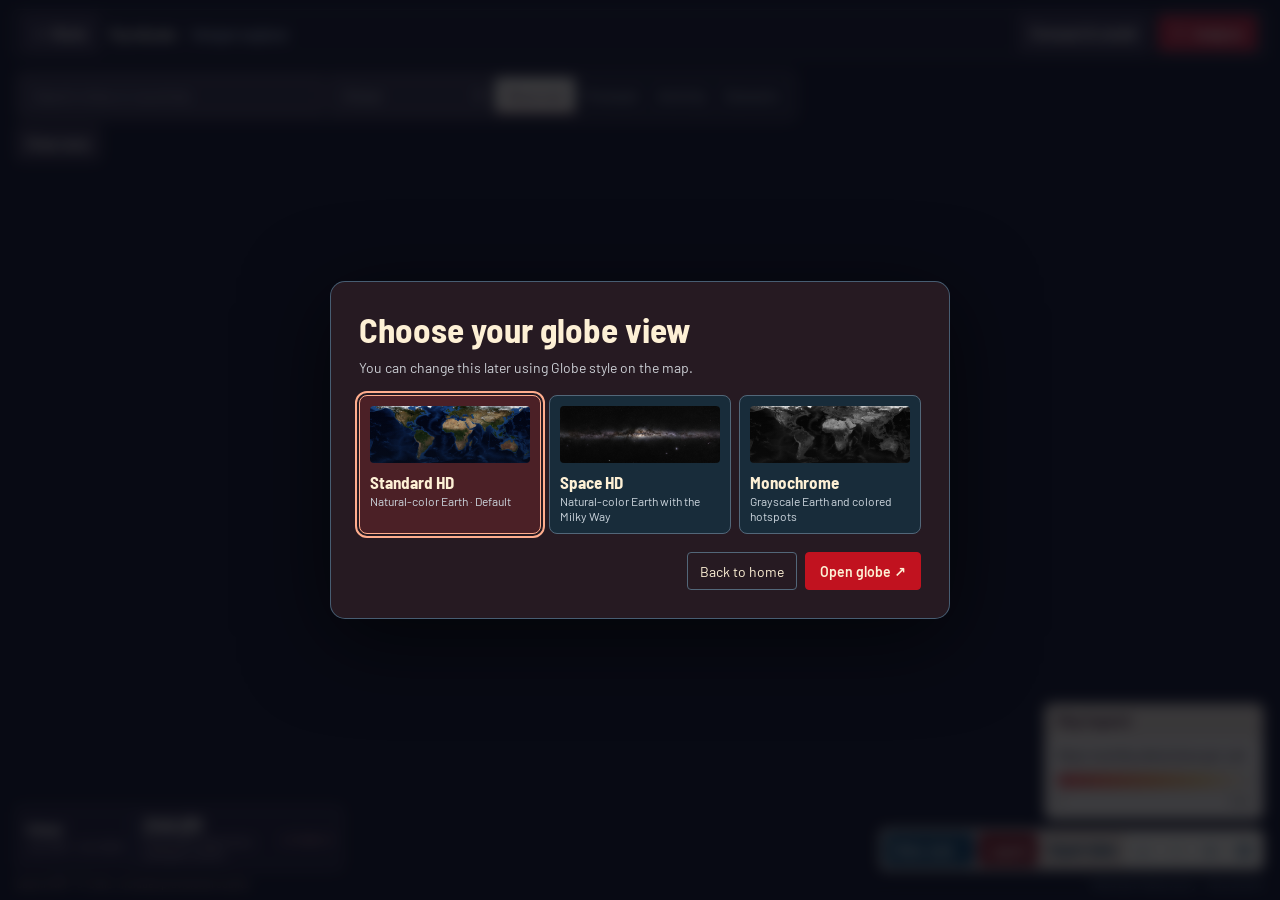
==== commit ca00485f: "Publish validated FIRMS artifacts in the preview" ====
--- a/explore.html
+++ b/explore.html
@@ -24,7 +24,7 @@
       <div class="seg" role="group" aria-label="Map layer">
         <label><input type="radio" name="vm" value="o" checked>Observed</label>
         <label><input type="radio" name="vm" value="f">Forecast</label>
-        <label><input type="radio" name="vm" value="r">Risk</label>
+        <label><input type="radio" name="vm" value="r">Activity</label>
         <label><input type="radio" name="vm" value="x" id="vmx">Scenario</label>
       </div>
     </div>
@@ -100,7 +100,7 @@
     <h2 id="legend-title">Map legend</h2>
     <div id="legend-content"></div>
   </section>
-  <span class="demo-status" id="demo-status">Demonstration data</span>
+  <span class="demo-status" id="demo-status">Loading observations…</span>
   <div class="map-credit">
     <a id="map-earth-credit" href="https://science.nasa.gov/earth/earth-observatory/the-blue-marble-true-color-global-imagery-at-1km-resolution/" target="_blank" rel="noopener">NASA Earth Observatory</a>
     <a id="map-border-credit" href="https://www.naturalearthdata.com/" target="_blank" rel="noopener">Natural Earth</a>
@@ -157,39 +157,39 @@
 <div><label for="s">South latitude</label><input id="s" type="number" step="0.5"></div>
 <div><label for="w">West longitude</label><input id="w" type="number" step="0.5"></div>
 <div><label for="e">East longitude</label><input id="e" type="number" step="0.5"></div></div>
-<p class="hint">You can also pick a region or type coordinates.</p></div>
+<p class="hint">Choose a region or enter its bounds. Set west greater than east for a box crossing the date line.</p></div>
 <div class="pn"><h2>Period and view</h2>
 <div class="g2"><div><label for="f">From</label><input id="f" type="month" value="2001-01" min="2001-01" max="2026-10"></div>
 <div><label for="t">To</label><input id="t" type="month" value="2026-10" min="2001-01" max="2026-10"></div></div>
 <label for="cy">Compare year in seasonal chart</label><select id="cy" style="margin-bottom:10px"></select>
 <small>Hotspot record</small>
-<div class="seg"><label><input type="radio" name="dm" value="h" checked>Harmonized</label><label><input type="radio" name="dm" value="r">Raw sensor</label></div>
+<div class="seg"><label><input type="radio" name="dm" value="v" checked>Suomi-NPP</label><label><input type="radio" name="dm" value="j">NOAA-20</label><label><input type="radio" name="dm" value="m">Terra</label><label><input type="radio" name="dm" value="r">Sensor history</label><label><input type="radio" name="dm" value="h">Reference + estimates</label></div>
 <small>Calendar shows</small>
 <div class="seg"><label><input type="radio" name="cm" value="c" checked>Hotspot count</label><label><input type="radio" name="cm" value="a">Anomaly</label></div>
 <label for="ld">Load your JSON files: the data file, the forecast file, or both together</label><input id="ld" type="file" accept=".json,application/json" multiple style="margin-bottom:10px"><button class="p" id="ex">Export data</button></div>
 <div class="pn"><h2>Context layers</h2>
 <label class="ck"><input type="checkbox" id="lw">Weather and drought (ERA5)</label>
 <label class="ck"><input type="checkbox" id="lx">Wind and air quality now</label>
-<p class="hint">Off by default and fetched only when switched on. They call Open-Meteo, so they need a self-hosted copy of the page.</p></div>
+<p class="hint">Off by default and fetched only when switched on. Open-Meteo provides the context at the centre of your selection.</p></div>
 </div>
 <div>
 
 <div class="pn warn"><h2>Elevated hotspot activity</h2><p class="rks" id="rks">Loading forecast...</p>
 <div class="rctl"><label for="rs">Sensitivity<select id="rs"><option value="c">Cautious, 80th percentile</option><option value="s" selected>Standard, 90th percentile</option><option value="t">Strict, 95th percentile</option></select></label><label class="ck"><input type="checkbox" id="rkm">Only my selected area</label></div>
 <ul id="rkl"></ul>
-<p class="note" style="margin:8px 0 0">The risk layer flags cells with at least 20 projected hotspots that exceed their historical range for the same calendar month. Use local fire authorities for operational alerts.</p></div>
+<p class="note" style="margin:8px 0 0">Activity flags compare the first forecast month with the NOAA-20 seasonal record, using a minimum of 20 detections. Use local authorities for operational alerts.</p></div>
 <div class="kp" id="kp"></div>
 <div class="pn hero"><h2 id="ct" tabindex="-1">Burning activity calendar</h2><p class="note" id="cn"></p><div id="cal"></div><div class="lg" id="lg"></div></div>
 <div class="ch">
 <div class="pn"><h2>Seasonal profile</h2><p class="note" id="sn"></p><div id="sc"></div></div>
-<div class="pn"><h2>Annual totals by record</h2><p class="note">Raw counts step up when VIIRS replaces MODIS in 2012. Harmonized counts do not.</p><div id="an"></div></div></div>
-<div class="pn"><h2>Anomaly alerts</h2><p class="note">Months in the last 12 of the selected period that exceed 150% of the full-record median.</p><ul id="al" aria-live="polite"></ul></div>
+<div class="pn"><h2>Annual totals by record</h2><p class="note">Terra is dashed gray and Suomi-NPP is solid. A year needs all 12 months to appear.</p><div id="an"></div></div></div>
+<div class="pn"><h2>Anomaly alerts</h2><p class="note">Months in the last 12 of the selected period that reach 150% of the same calendar month’s median.</p><ul id="al" aria-live="polite"></ul></div>
 <div class="pn" id="wx" hidden><h2>Weather and drought context</h2><p class="note" id="wn"></p><div id="wc"></div><p class="note" id="wk" style="margin:8px 0 0"></p></div>
 <div class="pn" id="wd" hidden><h2>Wind and air quality</h2><p id="wdt" style="margin:0">Loading...</p></div>
 <details class="pn"><summary>Method and data notes</summary>
-<p>MODIS (1 km) and VIIRS (375 m) detections from NASA FIRMS are gridded to monthly counts. The harmonization stage standardizes Fire Radiative Power, corrects scan-angle distortion and diurnal overpass differences, and back-casts VIIRS-equivalent counts for 2001 to 2011, so the sensor of origin no longer drives the signal.</p>
-<p>The baseline is the median of each calendar month across the full record. Anomaly is the percentage difference from that median. Color ramps are colorblind-safe: a light-to-dark sequential ramp for counts and blue-to-orange for anomalies.</p>
-<p>Until real data loads, the page shows a synthetic dataset for demonstration. Hosted with pyroscale_data.json beside it, the page loads that file every time it opens, so the observation record reflects the data bundled with the app. The loader in the Period and view panel is a manual alternative.</p></details>
+<p>This globe counts NASA FIRMS thermal-anomaly detections in monthly 3° cells. An anomaly can be a fire pixel, a gas flare or another heat source. Repeated overpasses can count the same fire more than once.</p>
+<p>Terra MODIS, Suomi-NPP VIIRS and NOAA-20 VIIRS are separate observed series. The experimental estimate places earlier Terra counts on a Suomi-NPP-like scale where the fit has support. Archive-day checks identify gaps in the record. Cloud-free coverage varies.</p>
+<p><a href="https://source.coop/portolan-mirrors/firms-catalog">FIRMS archive source</a> · <a href="pyroscale_harmonization_report.json">Harmonization validation</a> · <a href="pyroscale_forecast_report.json">Forecast validation</a></p></details>
 </div></div></div>
 <div class="tp" data-t="m" hidden>
   <section class="pn forecast-card">
@@ -201,27 +201,26 @@
   </section>
   <section class="pn model-card">
     <h2>Model &amp; validation</h2>
-    <div class="model-source"><span id="tf" role="status">Forecast: statistical baseline</span><span id="tg">Demonstration data</span></div>
+    <div class="model-source"><span id="tf" role="status">Forecast loading…</span><span id="tg">Loading observations…</span></div>
     <p class="note" id="model-summary"></p>
-    <p id="model-result" hidden></p>
     <dl class="model-skill" id="model-skill" hidden></dl>
     <p class="note" id="model-window"></p>
   </section>
   <section class="pn">
     <h2>Reading the map</h2>
-    <p class="note">Each glow represents a grid cell roughly 3° across. The map shows monthly fire activity. Individual ignition locations and fire perimeters are outside its resolution.</p>
-    <p class="note">Forecasts estimate hotspot counts. The risk layer compares those counts with the seasonal record for each cell.</p>
+    <p class="note">Each glow marks the centre of a 3° cell, roughly 330 km north to south. It represents aggregated detections across the cell.</p>
+    <p class="note">The forecast estimates NOAA-20 detections. The activity layer uses the same calendar month in the NOAA-20 history for comparison.</p>
   </section>
 </div>
 <div class="tp" data-t="c" hidden>
 <div class="pn"><h2>Countries and cities</h2>
-<p class="note">Pick any countries and cities, as many as you like. The globe, calendar, risk warning, Data Lab and Future tab then show only those places.</p>
+<p class="note">Pick any countries and cities, as many as you like. Country filters use Natural Earth boundaries. A cell spanning a border contributes by area to country summaries. City selections group nearby cells.</p>
 <input id="pq" type="search" placeholder="Search any country or city" autocomplete="off" aria-label="Search countries and cities">
 <ul id="pr" class="pres"></ul>
 <div class="chips" id="pch" style="margin-top:10px"></div>
 <div class="g2"><div><label for="prr">A city includes cells within</label><select id="prr"><option value="0">the cell containing it</option><option value="100">100 km</option><option value="250" selected>250 km</option><option value="500">500 km</option></select></div><div><label>&nbsp;</label><button id="pcl">Clear selection</button></div></div>
 <p class="note" id="pnt"></p>
-<label for="pfl">City list file, from add_places.py (pyroscale_places.json)</label><input id="pfl" type="file" accept=".json,application/json"><p class="note" id="pfm" style="margin:6px 0 0"></p></div>
+<label for="pfl">City directory file (pyroscale_places.json)</label><input id="pfl" type="file" accept=".json,application/json"><p class="note" id="pfm" style="margin:6px 0 0"></p></div>
 <div id="pcards"></div>
 </div>
 <div class="tp" data-t="p" hidden><div class="pn" id="ci"><p class="note" style="margin:0">Select a hotspot on the globe to see its activity and forecast.</p></div></div>
@@ -233,20 +232,20 @@
 <div class="pn"><h2>Analysis</h2><div id="dls"></div><div id="dlc"></div>
 <h2 style="margin-top:14px">Compare two datasets</h2><div class="g2"><div><label for="dx1">X axis</label><select id="dx1"></select></div><div><label for="dy1">Y axis</label><select id="dy1"></select></div></div><div id="dsc"></div>
 <h2 style="margin-top:14px">Top cells</h2><label for="dtp">Ranked by</label><select id="dtp"></select><ul id="dtl"></ul></div>
-<div class="pn"><h2>Ask the analyst</h2><p class="note" id="aim">Checking whether Claude is available...</p><div class="chat" id="aic"></div><div class="chips" id="aip"></div><textarea id="aiq" placeholder="Ask about the selected datasets, an area, risk, or a what-if scenario" aria-label="Question for the analyst"></textarea><div class="row"><button id="aix" hidden>Stop</button><button class="p" id="ais">Ask</button></div></div>
+<div class="pn"><h2>Ask the analyst</h2><p class="note" id="aim">Answers are calculated in your browser using the selected data.</p><div class="chat" id="aic"></div><div class="chips" id="aip"></div><textarea id="aiq" placeholder="Ask about the selected datasets, an area, projected activity, or a what-if scenario" aria-label="Question for the analyst"></textarea><div class="row"><button class="p" id="ais">Ask</button></div></div>
 </div>
 <div class="tp" data-t="f" hidden>
 <div class="pn"><h2>Scenario lab</h2>
-<p class="note">Explore how warming, rainfall, ignitions, and fuel management could affect fire activity under editable assumptions. The scenario uses recent activity and trends where the model lacks a forecasting advantage.</p>
+<p class="note">Adjust hypothetical multipliers for warming, rainfall, ignitions and fuel management. Results show arithmetic sensitivity to your inputs within each cell.</p>
 <div class="lv"><label for="l1">Warming by the chosen year <b id="v1">+0 °C</b></label><input type="range" id="l1" min="0" max="4" step="0.5" value="0"></div>
 <div class="lv"><label for="l2">Rainfall change <b id="v2">0%</b></label><input type="range" id="l2" min="-30" max="30" step="5" value="0"></div>
 <div class="lv"><label for="l3">Human burning and ignitions <b id="v3">0%</b></label><input type="range" id="l3" min="-80" max="50" step="5" value="0"></div>
 <div class="lv"><label for="l4">Fuel management and suppression <b id="v4">0%</b></label><input type="range" id="l4" min="0" max="50" step="5" value="0"></div>
 <div class="lv"><label for="l5">Target year <b id="v5">2040</b></label><input type="range" id="l5" min="2027" max="2060" step="1" value="2040" aria-describedby="scenario-year-help"><p class="note" id="scenario-year-help">2040 is the default horizon for this what-if scenario. Change the target year, then run the scenario to compare it with the baseline.</p></div>
 <label class="ck"><input type="checkbox" id="lsw">Apply to the whole world, not just my selected area</label>
-<details><summary>Assumptions</summary><div class="g2"><div><label for="a1">Change in fire activity per +1 °C (%)</label><input id="a1" type="number" value="15" step="1"></div><div><label for="a2">Change per 10% less rainfall (%)</label><input id="a2" type="number" value="8" step="1"></div></div><p class="note">These are placeholders for illustration, not measured values. Replace them with figures from studies you trust. Where the ML forecast has no edge over the seasonal pattern, the current path falls back to each cell’s last five full years, extended by its own 10-year trend.</p></details>
+<details><summary>Assumptions</summary><div class="g2"><div><label for="a1">Change in fire activity per +1 °C (%)</label><input id="a1" type="number" value="15" step="1"></div><div><label for="a2">Change per 10% less rainfall (%)</label><input id="a2" type="number" value="8" step="1"></div></div><p class="note">The default multipliers are illustrative assumptions. The chart applies them to a reference based on observed detections, available forecasts and seasonal trends.</p></details>
 <div class="row" style="justify-content:flex-start;margin-top:10px"><button class="p" id="sr">Run scenario</button><button id="sx">Reset</button></div>
-<p class="note" style="margin:8px 0 0">Run with the default values to see the baseline path. Adjust a lever to compare a scenario.</p></div>
+<p id="scenario-status" class="note" role="status"></p><p class="note" style="margin:8px 0 0">Run with the default values to see the baseline path. Adjust a lever to compare a scenario.</p></div>
 <div class="pn" id="so" hidden><h2>Result</h2><p id="sot"></p><div id="soc"></div>
 <label for="sy">Move through time <b id="syl"></b></label><div class="row" style="justify-content:flex-start;align-items:center"><button id="sp">Play</button><input type="range" id="sy" min="0" max="100" value="100"></div>
 <h2 style="margin-top:12px">Biggest changes</h2><ul id="sol"></ul></div>
@@ -265,574 +264,4 @@
 <script src="pyroscale-globe.js?v=explore-page"></script>
 <script src="pyroscale-export.js"></script>
 <script src="pyroscale-map.js?v=map-refinement"></script>
-<script>
-const $=id=>document.getElementById(id),MN="Jan Feb Mar Apr May Jun Jul Aug Sep Oct Nov Dec".split(" ");
-const Y0=2001,Y1=2026,NY=Y1-Y0+1,MOD=132;let LAST=(Y1-Y0)*12+9;
-const fmt=n=>n>=1e6?(n/1e6).toFixed(1)+"M":n>=1e4?Math.round(n/1e3)+"k":n>=1e3?(n/1e3).toFixed(1)+"k":Math.round(n)+"";
-const hex=s=>[1,3,5].map(i=>parseInt(s.substr(i,2),16));
-const RC=["#fcfdbf","#fed395","#fc9f6e","#f1605d","#c43c75","#8c2981","#51127c","#1b0c41"],DV=["#2c7bb6","#abd9e9","#f7f7f7","#fdae61","#c2410c"];
-function ramp(c,t){t=Math.max(0,Math.min(1,t));const k=t*(c.length-1),i=Math.min(c.length-2,k|0),f=k-i,a=hex(c[i]),b=hex(c[i+1]);return"rgb("+a.map((x,j)=>Math.round(x+(b[j]-x)*f))+")"}
-function rng(a){return()=>{a|=0;a=a+0x6D2B79F5|0;let t=Math.imul(a^a>>>15,1|a);t=t+Math.imul(t^t>>>7,61|t)^t;return((t^t>>>14)>>>0)/4294967296}}
-const hh=i=>{const x=Math.sin(i*12.9898)*43758.5453;return x-Math.floor(x)};
-const RG=[[-58,-10,14,8,9,420,.01,{2005:1.8,2007:1.5,2010:1.9,2019:1.5,2024:2}],[-47,-15,6,7,8,380,.01,{2010:1.4,2017:1.4,2020:1.5}],[-62,-28,8,8,9,160,.01,{2008:1.7,2020:1.8,2022:1.6}],[18,9,28,6,1,520,-.012,{}],[24,-13,14,6,8,470,-.012,{}],[132,-15,14,5,10,260,.005,{2019:1.4}],[148,-34,7,5,1,60,.005,{2003:2.5,2009:3,2013:2,2020:6}],[110,58,25,6,7,200,.015,{2003:2,2012:1.8,2019:2.2,2021:2.5}],[-120,40,8,8,8,90,.02,{2018:2,2020:2.6,2021:2.2}],[15,40,20,4,7,45,0,{2007:2,2017:2.1,2021:2.3,2023:2}],[102,18,8,6,3,300,.005,{2007:1.4,2010:1.3,2016:1.5,2019:1.4}],[76,28,6,3,10.5,150,.01,{}],[-105,57,22,5,7,130,.02,{2014:2.2,2016:2,2021:1.7,2023:5}],[112,-3,12,4,9,200,0,{2006:3,2009:1.8,2015:4,2019:2.2,2023:2.6}]];
-const cm=new Map(),rn=rng(7),CCR=["BR","BR","AR",null,null,"AU","AU","RU","US",null,"TH","IN","CA","ID"];
-RG.forEach(([lo,la,rx,ry,pk,amp,tr,an],ri)=>{for(let x=lo-rx;x<=lo+rx;x+=3)for(let y=la-ry;y<=la+ry;y+=3){const d=((x-lo)/rx)**2+((y-la)/ry)**2;if(d>1||y>78||y<-58)continue;
-const w=Math.exp(-2.2*d)*(.6+.8*rn()),k=x+","+y;let c=cm.get(k);if(!c){c={lon:x,lat:y,cc:CCR[ri]?{[CCR[ri]]:1}:null,v:new Float32Array(NY*12)};cm.set(k,c)}
-for(let yr=0;yr<NY;yr++)for(let m=0;m<12;m++){let dm=Math.abs(m+1-pk);dm=Math.min(dm,12-dm);c.v[yr*12+m]+=amp*w*(Math.exp(-dm*dm/3.92)+.04)*(1+tr*yr)*(an[Y0+yr]||1)*(.75+.5*rn())}}});
-let cells=[...cm.values()],real=false;
-const inb=(c,b)=>c.lat>=b[0]&&c.lat<=b[1]&&c.lon>=b[2]&&c.lon<=b[3]&&(!FOC||FOC(c));
-function agg(b){const L=new Float64Array(NY*12),Q=new Float64Array(NY*12),H=[],R=[];for(const c of cells)if(inb(c,b))for(let i=0;i<L.length;i++){L[i]+=c.v[i];if(real)Q[i]+=c.r[i]}
-for(let i=0;i<L.length;i++){if(i>LAST){H[i]=R[i]=NaN;continue}const m=i<MOD;R[i]=real?Q[i]:Math.round(L[i]*(m?.27:1));H[i]=real?L[i]:Math.round(L[i]*(m?1+.1*(hh(i)-.5):1))}return{H,R}}
-const PRE=[["Custom area",null],["Global",[-90,90,-180,180]],["Amazon arc",[-20,0,-72,-45]],["Southern Africa",[-20,-5,12,38]],["Southeast Australia",[-40,-28,140,154]],["Siberia",[50,66,85,140]],["California and western US",[32,48,-125,-110]],["Mediterranean",[34,46,-5,35]],["Indo-Gangetic Plain",[24,33,70,88]],["Pampas and Gran Chaco",[-38,-22,-68,-55]],["Indonesia",[-8,2,100,125]]];
-const LAND=[[[-168,66],[-141,70],[-95,72],[-80,70],[-62,60],[-53,47],[-66,44],[-76,35],[-81,30],[-80,25],[-90,29],[-97,26],[-105,22],[-95,16],[-83,9],[-92,15],[-105,20],[-112,29],[-118,33],[-124,40],[-125,49],[-135,58],[-150,60],[-165,60]],[[-80,8],[-62,10],[-50,0],[-35,-6],[-40,-22],[-48,-28],[-58,-38],[-65,-42],[-68,-53],[-74,-50],[-72,-30],[-71,-18],[-81,-5]],[[-10,36],[-9,43],[0,50],[8,54],[5,62],[15,69],[30,71],[60,69],[90,76],[130,72],[160,70],[180,68],[178,64],[160,60],[140,54],[135,43],[127,38],[122,40],[121,31],[110,21],[106,10],[100,13],[103,1],[98,8],[92,22],[80,15],[77,8],[72,20],[66,25],[57,25],[56,26],[58,20],[43,13],[35,28],[32,31],[36,36],[28,37],[26,40],[22,37],[19,42],[12,44],[18,40],[16,38],[10,44],[3,43],[-5,36]],[[-17,21],[-10,35],[10,37],[32,31],[43,12],[51,12],[40,-5],[40,-15],[35,-25],[20,-35],[12,-18],[9,-1],[9,5],[-8,4],[-17,14]],[[114,-22],[122,-18],[130,-12],[137,-12],[142,-11],[146,-19],[153,-27],[150,-37],[140,-38],[130,-32],[115,-34]],[[-73,78],[-20,82],[-20,70],[-43,60],[-55,68]],[[95,5],[106,-6],[120,-9],[140,-8],[150,-6],[130,0],[118,3],[108,1]]];
-const st={b:PRE[1][1],f:0,t:LAST,dm:"h",cm:"c",cmp:Y1,gm:"r"};let A,S,med,PART="",WD=null,WX=null,WK="",G=null,noFly=false,FOC=null;
-function setB(a){const cl=(v,m)=>Math.max(-m,Math.min(m,Math.round(v*10)/10));st.b=[cl(Math.min(a[0],a[1]),90),cl(Math.max(a[0],a[1]),90),cl(Math.min(a[2],a[3]),180),cl(Math.max(a[2],a[3]),180)];
-["s","n","w","e"].forEach((k,j)=>$(k).value=st.b[j]);update();if(!noFly){
-  const [s,n,w,e]=st.b;
-  if ($("pre").value === "1") flyTo(INITIAL_VIEW.lat, INITIAL_VIEW.lon, GLOBAL_VIEW_DISTANCE);
-  else flyTo((s+n)/2,(w+e)/2,Math.min(4.2,Math.max(1.55,1.35+Math.max(n-s,(e-w)*.6)/45)));
-}}
-function cellAvg(c){let s=0,n=0;for(let i=st.f;i<=st.t&&i<=LAST;i++){s+=st.dm=="r"?(real?c.r[i]:c.v[i]*(i<MOD?.27:1)):c.v[i];n++}return n?s/n:0}
-function update(){updatePanelRegion();A=agg(st.b);S=st.dm=="h"?A.H:A.R;
-med=MN.map((_,m)=>{const a=[];for(let y=0;y<NY;y++){const v=S[y*12+m];v==v&&a.push(v)}a.sort((x,y)=>x-y);const n=a.length;return n?(a[(n-1)>>1]+a[n>>1])/2:0});
-let tot=0;const an={};for(let i=st.f;i<=st.t&&i<=LAST;i++){tot+=S[i];const y=Y0+(i/12|0);an[y]=(an[y]||0)+S[i]}
-const py=Object.keys(an).sort((a,b)=>an[b]-an[a])[0],mx=Math.max(...med),pm=med.indexOf(mx),li=Math.min(st.t,LAST),la=med[li%12]?(S[li]/med[li%12]-1)*100:0;
-$("kp").innerHTML=[["Hotspots in period",fmt(tot),st.dm=="h"?"harmonized count":"raw sensor count"],["Peak fire month",mx>0?MN[pm]:"None","median of full record"],["Highest year",py||"None",py?fmt(an[py])+" hotspots":""],["Latest month vs median",(la>=0?"+":"\u2212")+Math.abs(la).toFixed(0)+"%",MN[li%12]+" "+(Y0+(li/12|0))]].map(k=>`<div><span>${k[0]}</span><b>${k[1]}</b><span>${k[2]}</span></div>`).join("");
-$("ct").textContent=st.dm=="h"?"Harmonized burning activity calendar":"Raw sensor burning activity calendar";
-$("cn").textContent=(st.dm=="h"?"Monthly hotspots in the selected area, one row per year. Hover or tap a month for values.":"Raw counts mix two sensors: the step up after 2011 reflects the MODIS to VIIRS change, not more fire.")+(PART?" The latest month runs through "+PART+" and will look low until it completes.":"");
-$("cal").innerHTML=cal();$("sc").innerHTML=seas();$("an").innerHTML=ann();alerts();if(SCP.run){sApply(SCP.ph);sUI()}drawMap();outlook();riskUI();ctx();if(DLON)dlRun();if(PLON)placesUI()}
-function cal(){const y0=Y0+(st.f/12|0),y1=Y0+(st.t/12|0),rows=y1-y0+1,cw=48,ch=17,ox=34,oy=16,v=[];
-for(let i=st.f;i<=st.t&&i<=LAST;i++)v.push(S[i]);v.sort((a,b)=>a-b);const p=v[Math.floor(v.length*.98)]||1;
-let h=`<svg viewBox="0 0 ${ox+12*cw} ${oy+rows*ch+2}" role="img" aria-label="Calendar of monthly hotspot counts by year">`;
-MN.forEach((m,j)=>h+=`<text x="${ox+j*cw+cw/2}" y="11" text-anchor="middle">${m}</text>`);
-for(let r=0;r<rows;r++){const y=y0+r;h+=`<text x="${ox-6}" y="${oy+r*ch+12}" text-anchor="end">${y}</text>`;
-for(let m=0;m<12;m++){const i=(y-Y0)*12+m,x=S[i],ok=x==x&&i>=st.f&&i<=st.t,a=med[m]?(x/med[m]-1)*100:0;
-const c=!ok?"var(--hat)":st.cm=="c"?ramp(RC,x/p):ramp(DV,.5+Math.max(-150,Math.min(150,a))/300);
-h+=`<rect x="${ox+m*cw+1}" y="${oy+r*ch+1}" width="${cw-2}" height="${ch-2}" fill="${c}"${ok?` data-i="${i}"`:""}/>`}}
-$("lg").innerHTML=st.cm=="c"?`<span>0</span><i style="background:linear-gradient(90deg,${RC})"></i><span>${fmt(p)} or more hotspots per month</span>`:`<span>\u2212150%</span><i style="background:linear-gradient(90deg,${DV})"></i><span>+150% vs median (blue is below, orange is above)</span>`;
-return h+"</svg>"}
-function axes(W,H,l,b,t,r,mx){let h="";for(let k=0;k<=3;k++){const v=mx*k/3,y=H-b-v/(mx*1.1)*(H-b-t);h+=`<line x1="${l}" x2="${W-r}" y1="${y}" y2="${y}" stroke="var(--ln)"/><text x="${l-5}" y="${y+3}" text-anchor="end">${fmt(v)}</text>`}return h}
-function seas(){const W=360,H=210,l=40,b=22,t=8,r=6,cv=MN.map((_,m)=>S[(st.cmp-Y0)*12+m]),mx=Math.max(...med,...cv.filter(v=>v==v),1);
-const X=m=>l+(m+.5)*(W-l-r)/12,Y=v=>H-b-v/(mx*1.1)*(H-b-t);let h=`<svg viewBox="0 0 ${W} ${H}" role="img" aria-label="Median by month against selected year">`+axes(W,H,l,b,t,r,mx);
-med.forEach((v,m)=>h+=`<rect x="${X(m)-9}" y="${Y(v)}" width="18" height="${H-b-Y(v)}" fill="var(--bar)"/><text x="${X(m)}" y="${H-8}" text-anchor="middle">${MN[m][0]}</text>`);
-const pts=cv.map((v,m)=>v==v?[X(m),Y(v)]:null).filter(Boolean);
-h+=`<polyline points="${pts.join(" ")}" fill="none" stroke="var(--ac)" stroke-width="2"/>`+pts.map(p=>`<circle cx="${p[0]}" cy="${p[1]}" r="2.6" fill="var(--ac)"/>`).join("");
-$("sn").textContent=`Gray bars: full-record median. Solid line: ${st.cmp}${st.cmp==Y1?" (through "+MN[LAST%12]+")":""}.`;return h+"</svg>"}
-function ann(){const W=360,H=210,l=40,b=22,t=8,r=8,n=NY-1,sum=a=>Array.from({length:n},(_,y)=>{let s=0;for(let m=0;m<12;m++)s+=a[y*12+m];return s}),R=sum(A.R),Hm=sum(A.H),mx=Math.max(...R,...Hm,1);
-const X=y=>l+y*(W-l-r)/(n-1),Y=v=>H-b-v/(mx*1.1)*(H-b-t),pl=(a,s)=>`<polyline points="${a.map((v,y)=>[X(y),Y(v)])}" fill="none" ${s}/>`;
-let h=`<svg viewBox="0 0 ${W} ${H}" role="img" aria-label="Annual hotspot totals, raw and harmonized">`+axes(W,H,l,b,t,r,mx);
-for(let y=0;y<n;y+=5)h+=`<text x="${X(y)}" y="${H-8}" text-anchor="middle">${Y0+y}</text>`;
-h+=`<line x1="${X(11)}" x2="${X(11)}" y1="${t}" y2="${H-b}" stroke="var(--mut)" stroke-dasharray="3 3"/><text x="${X(11)+4}" y="${t+9}">VIIRS from 2012</text>`+pl(R,'stroke="var(--mut)" stroke-width="1.8" stroke-dasharray="5 3"')+pl(Hm,'stroke="var(--ac)" stroke-width="2.2"');
-h+=`<text x="${l+6}" y="${H-b-6}" style="fill:var(--mut)">Dashed gray: raw. Solid line: harmonized.</text>`;return h+"</svg>"}
-function alerts(){const L=[];for(let i=Math.min(st.t,LAST),k=0;k<12&&i>=st.f;k++,i--){const a=med[i%12]?(S[i]/med[i%12]-1)*100:0;if(a>=150)L.push([i,a])}
-$("al").innerHTML=L.length?L.map(([i,a])=>`<li><span><b>${MN[i%12]} ${Y0+(i/12|0)}</b> at ${S[i].toLocaleString()} hotspots</span><span>+${Math.round(a)}% vs median</span></li>`).join(""):`<li>No month in the last 12 exceeds 150% of its median.</li>`}
-function landTex(){const c=document.createElement("canvas");c.width=2048;c.height=1024;const g=c.getContext("2d"),X=lo=>(lo+180)/360*2048,Y=la=>(90-la)/180*1024,gr=g.createLinearGradient(0,0,0,1024);
-gr.addColorStop(0,"#0f2036");gr.addColorStop(.5,"#0b1a2c");gr.addColorStop(1,"#0f2036");g.fillStyle=gr;g.fillRect(0,0,2048,1024);
-g.filter="blur(5px)";g.fillStyle="#1e3430";LAND.forEach(p=>{g.beginPath();p.forEach((q,i)=>i?g.lineTo(X(q[0]),Y(q[1])):g.moveTo(X(q[0]),Y(q[1])));g.closePath();g.fill()});g.filter="none";
-g.strokeStyle="rgba(150,180,210,.07)";g.lineWidth=1;for(let lo=-180;lo<=180;lo+=30){g.beginPath();g.moveTo(X(lo),0);g.lineTo(X(lo),1024);g.stroke()}for(let la=-60;la<=60;la+=30){g.beginPath();g.moveTo(0,Y(la));g.lineTo(2048,Y(la));g.stroke()}
-return new THREE.CanvasTexture(c)}
-$("pre").innerHTML=PRE.map((p,i)=>`<option value="${i}">${p[0]}</option>`).join("");$("pre").value="1";
-$("pre").onchange=e=>{const b=PRE[+e.target.value][1];if(b)setB(b);else update()};
-["s","n","w","e"].forEach(k=>$(k).onchange=()=>{$("pre").value="0";setB([+$("s").value,+$("n").value,+$("w").value,+$("e").value])});
-$("cy").innerHTML=Array.from({length:NY},(_,i)=>`<option>${Y0+i}</option>`).join("");$("cy").value=Y1;
-$("cy").onchange=e=>{st.cmp=+e.target.value;update()};
-const pm=v=>{const[y,m]=v.split("-").map(Number);return Math.max(0,Math.min(LAST,(y-Y0)*12+m-1))};
-["f","t"].forEach(k=>$(k).onchange=()=>{if(!$(k).value)return;st[k]=pm($(k).value);if(st.f>st.t){const x=st.f;st.f=st.t;st.t=x}
-const s=i=>(Y0+(i/12|0))+"-"+String(i%12+1).padStart(2,"0");$("f").value=s(st.f);$("t").value=s(st.t);update()});
-document.querySelectorAll(".seg input").forEach(i=>i.onchange=()=>{st[i.name]=i.value;update()});
-const tip=$("tip");$("cal").onpointermove=e=>{const r=e.target.closest("rect[data-i]");if(!r){tip.style.display="none";return}
-const i=+r.dataset.i,m=i%12,a=med[m]?(S[i]/med[m]-1)*100:0;tip.innerHTML=`<b>${MN[m]} ${Y0+(i/12|0)}</b><br>${S[i].toLocaleString()} hotspots<br>${a>=0?"+":"\u2212"}${Math.abs(a).toFixed(0)}% vs median (${Math.round(med[m]).toLocaleString()})`;
-tip.style.display="block";tip.style.left=Math.min(e.clientX+14,innerWidth-200)+"px";tip.style.top=e.clientY+14+"px"};
-$("cal").onpointerleave=()=>tip.style.display="none";
-function useData(d,label){const [ey,em]=d.end.split("-").map(Number),s=i=>(Y0+(i/12|0))+"-"+String(i%12+1).padStart(2,"0");
-st.sel=-1;showCell();cells=d.cells.map(c=>({lat:c.lat,lon:c.lon,r:c.r,cc:c.cc||null,v:Float32Array.from(c.h)}));real=true;LAST=(ey-Y0)*12+em-1;st.f=0;st.t=LAST;st.cmp=Y0+(LAST/12|0);$("cy").value=st.cmp;
-$("f").value=s(0);$("t").max=$("f").max=s(LAST);$("t").value=s(LAST);$("tg").textContent=label+" through "+mname(LAST)+(d.asof?" · updated "+d.asof.slice(0,10):"");$("demo-status").hidden=true;PART=d.partial||"";attachFC(matchingForecast() || demoFC());if(SCP.run)sApply(SCP.ph);update()}
-$("ld").onchange=async e=>{const fs=[...e.target.files];if(!fs.length)return;let d=null,fc=null,dn="";
-try{for(const f of fs){const t=await f.text(),j=JSON.parse(t);if(j.cells&&j.cells[0]&&j.cells[0].h){d=j;dn=f.name;idb("put",t)}else if(j.cells&&j.start&&j.months){fc=j;idb("put",t,"f")}}
-if(fc)FCfile=fc;if(d)useData(d,"Loaded "+dn);else if(fc){attachFC(matchingForecast() || demoFC());update()}
-if(fc&&!matchingForecast())$("tg").textContent+=" · Imported forecast requires a matching observation record";
-if(!d&&!fc)$("tg").textContent="No data or forecast found in the file"}catch(_){$("tg").textContent="Could not read file"}
-e.target.value=""};
-const med1=a=>{a=a.filter(v=>v==v).sort((x,y)=>x-y);const n=a.length;return n?(a[(n-1)>>1]+a[n>>1])/2:0};
-const dev=a=>{const mm=MN.map((_,m)=>med1(a.filter((_,i)=>i%12==m)));return a.map((v,i)=>mm[i%12]?(v/mm[i%12]-1)*100:NaN)};
-const roll=(a,k)=>a.map((_,i)=>{let s=0,n=0;for(let j=Math.max(0,i-k+1);j<=i;j++)if(a[j]==a[j]){s+=a[j];n++}return n==k?s/n:NaN});
-const corr=(x,y)=>{const p=[];x.forEach((v,i)=>v==v&&y[i]==y[i]&&p.push([v,y[i]]));const n=p.length;if(n<12)return null;const mx=p.reduce((s,q)=>s+q[0],0)/n,my=p.reduce((s,q)=>s+q[1],0)/n;let a=0,b=0,c=0;p.forEach(q=>{a+=(q[0]-mx)*(q[1]-my);b+=(q[0]-mx)**2;c+=(q[1]-my)**2});return b&&c?[a/Math.sqrt(b*c),n]:null};
-const mon=(d,k,mean)=>{const s=Array(NY*12).fill(0),n=Array(NY*12).fill(0);d.time.forEach((t,j)=>{const v=d[k]&&d[k][j];if(v==null)return;const i=(+t.slice(0,4)-Y0)*12+ +t.slice(5,7)-1;if(i>=0&&i<s.length){s[i]+=v;n[i]++}});return s.map((v,i)=>n[i]?mean?v/n[i]:v:NaN)};
-async function wxRun(){const b=st.b,la=((b[0]+b[1])/2).toFixed(2),lo=((b[2]+b[3])/2).toFixed(2),k=la+","+lo;
-if(WK!=k){WX=null;$("wn").textContent="Loading ERA5 weather for "+la+", "+lo+"...";
-try{const lim=new Date(Date.now()-6*864e5).toISOString().slice(0,10),e0=(Y0+(LAST/12|0))+"-"+String(LAST%12+1).padStart(2,"0")+"-28",e=e0<lim?e0:lim,
-q=v=>fetch(`https://archive-api.open-meteo.com/v1/archive?latitude=${la}&longitude=${lo}&start_date=2001-01-01&end_date=${e}&daily=${v}&timezone=UTC`).then(r=>{if(!r.ok)throw 0;return r.json()}),a=(await q("precipitation_sum,temperature_2m_mean")).daily;let x={time:[]};
-try{x=(await q("soil_moisture_0_to_7cm_mean,relative_humidity_2m_mean")).daily}catch(_){}
-WX={P:mon(a,"precipitation_sum"),T:mon(a,"temperature_2m_mean",1),SM:mon(x,"soil_moisture_0_to_7cm_mean",1)};WK=k}
-catch(_){$("wn").textContent="Could not reach Open-Meteo. This layer needs internet access from the page, so it works on a self-hosted copy rather than in the claude.ai preview.";$("wc").innerHTML="";$("wk").textContent="";return}}
-wxDraw(la,lo)}
-function wxDraw(la,lo){const H=S.map((v,i)=>med[i%12]?(v/med[i%12]-1)*100:NaN),R=dev(roll(WX.P,3)),M=dev(WX.SM),hm=M.some(v=>v==v),f=st.f,t=Math.min(st.t,LAST),n=t-f+1,W=640,l=44,pw=W-l-6,X=i=>l+(i-f+.5)*pw/n,Y=(c,v)=>c-Math.max(-150,Math.min(150,v))/150*36;
-let h=`<svg viewBox="0 0 ${W} 196" role="img" aria-label="Monthly hotspot anomaly against rainfall and soil moisture anomaly">`;
-[[46,"Hotspots"],[146,"Weather"]].forEach(([c,tx])=>h+=`<line x1="${l}" x2="${W-6}" y1="${c}" y2="${c}" stroke="var(--ln)"/><text x="${l-4}" y="${c-30}" text-anchor="end">+150%</text><text x="${l-4}" y="${c+40}" text-anchor="end">\u2212150%</text><text x="${l+4}" y="${c-30}">${tx}</text>`);
-for(let i=f;i<=t;i++)if(H[i]==H[i]){const y=Y(46,H[i]);h+=`<rect x="${X(i)-Math.max(.5,pw/n*.4)}" y="${Math.min(y,46)}" width="${Math.max(1,pw/n*.8)}" height="${Math.abs(y-46)}" fill="${H[i]>=0?"var(--ac)":"var(--bar)"}"/>`}
-const ln=(a,c)=>{const p=[];for(let i=f;i<=t;i++)if(a[i]==a[i])p.push(X(i)+","+Y(146,a[i]));return p.length?`<polyline points="${p.join(" ")}" fill="none" stroke="${c}" stroke-width="1.6"/>`:""};
-for(let y=Math.ceil(f/12);y*12<=t;y+=Math.max(1,Math.round(n/96)))h+=`<text x="${X(y*12)}" y="192" text-anchor="middle">${Y0+y}</text>`;
-$("wc").innerHTML=h+ln(R,"#2c7bb6")+(hm?ln(M,"#c2410c"):"")+"</svg>";
-const c1=corr(H.slice(f,t+1),R.slice(f,t+1)),c2=hm&&corr(H.slice(f,t+1),M.slice(f,t+1)),fm=v=>v?"r = "+(v[0]<0?"\u2212":"+")+Math.abs(v[0]).toFixed(2)+" over "+v[1]+" months":"not enough overlap",lt=WX.T[t];
-$("wn").textContent="Top: hotspot anomaly against the full-record median. Bottom: 3-month rainfall anomaly (blue)"+(hm?" and soil moisture anomaly (orange)":"")+", as percent from each calendar month median, at "+la+", "+lo+" (ERA5 via Open-Meteo).";
-$("wk").textContent="Correlation with hotspot anomaly: rainfall "+fm(c1)+(hm?"; soil moisture "+fm(c2):"; soil moisture unavailable for this request")+(lt==lt?". Mean temperature in "+MN[t%12]+" "+(Y0+(t/12|0))+" was "+lt.toFixed(1)+" \u00b0C against a "+med1(WX.T.filter((_,i)=>i%12==t%12)).toFixed(1)+" \u00b0C median":"")+". Correlation is not proof of cause, and the series describes one point at the centre of the area."}
-async function wdRun(){const b=st.b,la=(b[0]+b[1])/2,lo=(b[2]+b[3])/2,T=$("wdt");T.textContent="Loading current wind and air quality...";
-try{const j=u=>fetch(u).then(r=>{if(!r.ok)throw 0;return r.json()}),[w,a]=await Promise.all([j(`https://api.open-meteo.com/v1/forecast?latitude=${la}&longitude=${lo}&current=wind_speed_10m,wind_direction_10m&wind_speed_unit=kmh`),j(`https://air-quality-api.open-meteo.com/v1/air-quality?latitude=${la}&longitude=${lo}&current=pm2_5,us_aqi`)]),
-c=w.current,q=a.current,fr=c.wind_direction_10m,to=(fr+180)%360,D=["north","northeast","east","southeast","south","southwest","west","northwest"],nm=v=>D[Math.round(v/45)%8];
-WD={la,lo,to};T.textContent="Wind at the centre of the area blows from the "+nm(fr)+" ("+Math.round(fr)+"\u00b0) at "+Math.round(c.wind_speed_10m)+" km/h, so smoke drifts toward the "+nm(to)+". PM2.5 is "+(q.pm2_5??"n/a")+" \u00b5g/m\u00b3 and the US AQI is "+(q.us_aqi??"n/a")+" there now. This is a direction indicator, not a dispersion forecast; use a small area for local conditions.";drawMap()}
-catch(_){WD=null;T.textContent="Could not reach Open-Meteo. This layer needs internet access from the page, so it works on a self-hosted copy rather than in the claude.ai preview."}}
-let tmr;function ctx(){clearTimeout(tmr);tmr=setTimeout(()=>{$("lw").checked&&wxRun();$("lx").checked&&wdRun()},600)}
-$("lw").onchange=()=>{$("wx").hidden=!$("lw").checked;ctx()};
-$("lx").onchange=()=>{$("wd").hidden=!$("lx").checked;drawMap();ctx()};
-const idb=(m,v,k)=>new Promise(res=>{try{const q=indexedDB.open("pyro",1);q.onupgradeneeded=()=>q.result.createObjectStore("k");q.onsuccess=()=>{const s=q.result.transaction("k",m=="get"?"readonly":"readwrite").objectStore("k"),r=m=="get"?s.get(k||"d"):s.put(v,k||"d");r.onsuccess=()=>res(r.result);r.onerror=()=>res()};q.onerror=()=>res()}catch(_){res()}});
-(async()=>{let t;try{const r=await fetch("pyroscale_data.json",{cache:"no-cache"});if(r.ok)t=await r.text()}catch(_){}
-if(t)try{useData(JSON.parse(t),"Satellite record");idb("put",t);return}catch(_){}
-const c=await idb("get"),cf=await idb("get",0,"f");if(cf)try{FCfile=JSON.parse(cf)}catch(_){}if(c)try{useData(JSON.parse(c),"Saved copy")}catch(_){}})();
-st.vm="o";st.fk=1;st.rs="s";st.sel=-1;
-let FC=null,FCfile=null,FS=0,RK=[],RKS=[];
-const FH=24,LV=["Normal","Elevated","High","Extreme"],RCOL=["#3d5875","#ffd166","#ff7a45","#ff2d55"],RT={c:[.8,.87],s:[.9,.97],t:[.95,.99]},GC=new Map();
-const ym=i=>(Y0+(i/12|0))+"-"+String(i%12+1).padStart(2,"0"),mname=i=>MN[i%12]+" "+(Y0+(i/12|0)),lcIdx=()=>LAST-(PART?1:0);
-const cval=c=>st.vm=="x"?(SCP.run&&c.sB!=null?(st.fx=="c"?c.sd:(st.fx=="b"?c.sB:c.sP)/12):0):st.vm=="f"?(c.f?c.f[st.fk-1]:0):st.vm=="r"?(c.rk?c.rk.v:0):cellAvg(c);
-const MT=()=>st.vm=="x"?(st.fx=="c"?"% change vs the current path":"hotspots per month, "+(st.fx=="b"?"current path":"scenario")):st.vm=="f"?"hotspots forecast for "+mname(FS+st.fk-1):st.vm=="r"?"hotspots forecast this month":"hotspots per month on average";
-function geo(la,lo){const k=la+","+lo;if(!GC.has(k))GC.set(k,fetch(`https://api.bigdatacloud.net/data/reverse-geocode-client?latitude=${la}&longitude=${lo}&localityLanguage=en`).then(r=>r.ok?r.json():{}).then(j=>[...new Set([j.city||j.locality,j.principalSubdivision,j.countryName].filter(Boolean))].join(", ")).catch(()=>""));return GC.get(k)}
-function demoFC(){const lc=lcIdx(),F={demo:1,start:ym(lc+1),lo:[],hi:[],cells:[]};
-for(let k=1;k<=FH;k++){F.lo.push(Math.exp(-(.2+.025*k)));F.hi.push(Math.exp(.25+.035*k))}
-cells.forEach(c=>{const v=c.v,cl=i=>{const a=[];for(let j=i%12;j<=lc;j+=12)a.push(v[j]);a.sort((x,y)=>x-y);return a[a.length>>1]||0},
-b3=(cl(lc)+cl(lc-1)+cl(lc-2))/3,an=Math.min(3,Math.max(.33,((v[lc]+v[lc-1]+v[lc-2])/3+1)/(b3+1))),f=[];
-for(let k=1;k<=FH;k++)f.push(Math.round(cl(lc+k)*Math.pow(an,Math.pow(.7,k))));F.cells.push({lat:c.lat,lon:c.lon,f})});return F}
-function matchingForecast() {
-  const f = FCfile;
-  if (!real || !f || f.start !== ym(lcIdx() + 1) || f.months !== FH ||
-      f.lo?.length !== FH || f.hi?.length !== FH || !f.cells?.some(cell => cell.f?.length === FH)) return null;
-  return f;
-}
-function attachFC(F) {
-  derive();
-  CCB.clear();
-  setFocus();
-  FC = F;
-  const [year, month] = F.start.split("-").map(Number);
-  FS = (year - Y0) * 12 + month - 1;
-  const byCell = new Map(F.cells.filter(cell => cell.f?.length === FH).map(cell => [cell.lat+","+cell.lon, cell.f]));
-  cells.forEach(cell => { cell.f = byCell.get(cell.lat+","+cell.lon) || null; });
-  modelSummary();
-  riskCalc();
-}
-function modelSummary() {
-  const model = FC.model?.split(",")[0] || "Machine-learning model";
-  $("tf").textContent = FC.demo ? "Seasonal baseline" : model + " forecast";
-  $("model-summary").textContent = FC.demo
-    ? "The seasonal baseline projects typical monthly counts and gradually reduces the effect of recent anomalies."
-    : "A direct multi-horizon model trained on harmonized monthly hotspot counts. Forecast origin " + (FC.origin || mname(FS - 1)) + ".";
-  const metrics = [1, 3, 6].filter(month => Number.isFinite(FC.skill?.[month - 1]));
-  const modelResult = $("model-result");
-  modelResult.hidden = !metrics.length || !metrics.every(month => FC.skill[month - 1] < 0);
-  modelResult.textContent = "The seasonal median had lower holdout error at each lead time shown.";
-  const skill = $("model-skill");
-  skill.hidden = !metrics.length;
-  skill.innerHTML = metrics.map(month => {
-    const error = -Math.round(FC.skill[month - 1] * 100);
-    return `<div><dt>${month}-month lead</dt><dd ${error > 0 ? "data-worse" : ""}>${sgn(error)}</dd></div>`;
-  }).join("");
-  const testPeriod = FC.backtest?.targets;
-  $("model-window").textContent = metrics.length
-    ? "Holdout error relative to the seasonal median. Positive values mean higher error." +
-      (testPeriod?.length === 2 ? " Test period " + testPeriod.join(" to ") + "." : "")
-    : "Holdout metrics are unavailable for this forecast.";
-}
-function riskCalc(){if(!FC)return;const[h,x]=RT[st.rs],tm=FS%12;
-cells.forEach(c=>{c.rk=null;if(!c.f)return;const v=c.f[0],a=[];for(let i=tm;i<FS&&i<c.v.length;i+=12)a.push(c.v[i]);if(a.length<8)return;const pr=a.filter(z=>z<=v).length/a.length;c.rk={v,pr,l:v<20?0:pr>=x?3:pr>=h?2:pr>=.75?1:0}});clusters()}
-function clusters(){const fl=[];cells.forEach((c,k)=>{if(c.rk&&c.rk.l>=2&&(!FOC||FOC(c)))fl.push(k)});const key=new Map(fl.map(k=>[cells[k].lat+","+cells[k].lon,k])),seen=new Set(),out=[];
-for(const k of fl){if(seen.has(k))continue;const q=[k],m=[];seen.add(k);while(q.length){const i=q.pop();m.push(i);const c=cells[i];for(let dy=-3;dy<=3;dy+=3)for(let dx=-3;dx<=3;dx+=3){const j=key.get((c.lat+dy)+","+(c.lon+dx));if(j!=null&&!seen.has(j)){seen.add(j);q.push(j)}}}
-const ls=m.map(i=>cells[i].lat),os=m.map(i=>cells[i].lon);out.push({m,n:m.length,l:Math.max(...m.map(i=>cells[i].rk.l)),tot:m.reduce((s,i)=>s+cells[i].rk.v,0),b:[Math.min(...ls)-1.5,Math.max(...ls)+1.5,Math.min(...os)-1.5,Math.max(...os)+1.5]})}
-out.sort((a,b)=>b.l-a.l||b.tot-a.tot);RK=out;riskUI()}
-function riskUI(){if(!FC){$("rks").textContent="No forecast loaded, so risk cannot be assessed.";$("rkl").innerHTML="";return}
-const sc=$("rkm").checked,L=RK.filter(r=>r.l>=2&&(!sc||r.m.some(i=>inb(cells[i],st.b))));RKS=L.slice(0,8);
-$("rks").textContent=(L.length?L.length+" area"+(L.length>1?"s":"")+" with high or extreme projected activity":"No areas with high projected activity")+" for "+mname(FS)+(sc?" in your selected area":FOC?" in your selected places":" worldwide")+(FC.demo?" · seasonal baseline":"")+".";
-$("rkl").innerHTML=RKS.map((r,j)=>`<li><span><b>${LV[r.l]}</b> <span data-n="${j}">${((r.b[0]+r.b[1])/2).toFixed(0)}\u00b0, ${((r.b[2]+r.b[3])/2).toFixed(0)}\u00b0</span><br><small>${r.n} cell${r.n>1?"s":""}, about ${fmt(r.tot)} hotspots expected</small></span><button data-r="${j}">Show</button></li>`).join("");
-RKS.forEach((r,j)=>geo((r.b[0]+r.b[1])/2,(r.b[2]+r.b[3])/2).then(n=>{const e=document.querySelector(`[data-n="${j}"]`);if(e&&n)e.textContent=n}))}
-function fch(hs,lc,F,md,W,H,n0,full){const x0=Math.max(0,lc-n0+1),n=FS+FH-x0,l=full?44:6,b=full?22:4,t=6,lo=F.map((v,k)=>(v+1)*FC.lo[k]-1),hi=F.map((v,k)=>(v+1)*FC.hi[k]-1),vs=[];
-for(let i=x0;i<=lc;i++)if(hs[i]==hs[i])vs.push(hs[i]);const mx=Math.max(...vs,...hi,1)*1.05,X=i=>l+(i-x0)*(W-l-6)/(n-1),Y=v=>H-b-Math.max(0,v)/mx*(H-b-t);
-let h=`<svg viewBox="0 0 ${W} ${H}" role="img" aria-label="Monthly hotspots with forecast">`;
-if(full)for(let k=0;k<=3;k++){const v=mx*k/3;h+=`<line x1="${l}" x2="${W-6}" y1="${Y(v)}" y2="${Y(v)}" stroke="var(--ln)"/><text x="${l-5}" y="${Y(v)+3}" text-anchor="end">${fmt(v)}</text>`}
-const mp=[];for(let i=x0;i<FS+FH;i++)mp.push(X(i)+","+Y(md[i%12]));
-h+=`<polyline points="${mp.join(" ")}" fill="none" stroke="var(--mut)" stroke-dasharray="2 3"/>`;
-h+=`<polygon points="${hi.map((v,k)=>X(FS+k)+","+Y(v)).concat(lo.map((v,k)=>X(FS+FH-1-k)+","+Y(lo[FH-1-k]))).join(" ")}" fill="var(--ac)" opacity=".2"/>`;
-const hp=[];for(let i=x0;i<=lc;i++)if(hs[i]==hs[i])hp.push(X(i)+","+Y(hs[i]));
-h+=`<polyline points="${hp.join(" ")}" fill="none" stroke="var(--ink)" stroke-width="1.6"/><polyline points="${[X(lc)+","+Y(hs[lc]),...F.map((v,k)=>X(FS+k)+","+Y(v))].join(" ")}" fill="none" stroke="var(--ac)" stroke-width="2" stroke-dasharray="5 3"/>`;
-if(full)for(let i=x0;i<FS+FH;i+=12)h+=`<text x="${X(i)}" y="${H-7}" text-anchor="middle">${MN[i%12]} ${String(Y0+(i/12|0)).slice(2)}</text>`;
-return h+"</svg>"}
-function outlook(){const el=$("oc"),no=t=>{el.innerHTML="";$("forecast-key").hidden=true;$("on").textContent=t;$("ok").textContent=""};if(!FC||!A)return no("No forecast loaded.");
-const sel=cells.filter(c=>c.f&&inb(c,st.b)),lc=lcIdx();if(!sel.length)return no("No forecast cells fall inside this area.");
-const F=Array.from({length:FH},(_,k)=>sel.reduce((s,c)=>s+c.f[k],0));
-const hs=Array.from({length:lc+1},(_,month)=>sel.reduce((total,cell)=>total+cell.v[month],0));
-const md=MN.map((_,month)=>med1(hs.filter((_,index)=>index%12===month)));
-el.innerHTML=fch(hs,lc,F,md,420,176,48,true);
-$("forecast-key").hidden=false;
-const y12=F.slice(0,12).reduce((a,b)=>a+b,0),ty=md.reduce((a,b)=>a+b,0);
-$("on").textContent="Monthly counts across "+sel.length.toLocaleString()+" forecast grid cells. The shaded area shows the uncertainty range derived from individual cells.";
-$("ok").textContent="Projected over 12 months: "+fmt(y12)+" hotspots. Typical seasonal total: "+fmt(ty)+".";}
-
-function selectCell(k, focus = false){st.sel=k;showCell();drawMap();tab("p", focus)}
-function showCell(){const el=$("ci"),c=cells[st.sel];if(!c){el.innerHTML='<p class="note" style="margin:0">Select a hotspot on the globe to see its activity and forecast.</p>';return}
-const lc=lcIdx(),v=c.v,md=c.md,pk=md.indexOf(Math.max(...md)),cs=scopeCells();let tot=0;const an={};
-for(let i=st.f;i<=st.t&&i<=LAST;i++){tot+=v[i];const y=Y0+(i/12|0);an[y]=(an[y]||0)+v[i]}
-const py=Object.keys(an).sort((a,b)=>an[b]-an[a])[0],r=c.rk,
-lv=LY.filter(l=>SEL.has(l[0])).map(l=>{const x=l[2](c),a=cells.map(l[2]).filter(Number.isFinite);return `<tr><td>${l[1]}</td><td>${f2(x)}</td><td>${Number.isFinite(x)&&a.length?ord(Math.round(a.filter(z=>z<=x).length/a.length*100)):"n/a"}</td></tr>`}).join("");
-el.innerHTML=`<div style="display:flex;justify-content:space-between;gap:8px;align-items:center"><h2 style="margin:0">Cell ${cn(c)}</h2><button id="cx" aria-label="Close">\u00d7</button></div><p class="note" id="point-place" style="margin:4px 0 10px">Looking up the place name...</p>
-<table><tr><td>Hotspots in the chosen period</td><td><b>${fmt(tot)}</b></td></tr><tr><td>Last full month (${mname(lc)})</td><td><b>${fmt(v[lc])}</b>, ${sgn(c.an)} vs usual</td></tr><tr><td>Usual peak month</td><td><b>${MN[pk]}</b> (${fmt(md[pk])})</td></tr><tr><td>Busiest year in the period</td><td><b>${py||"none"}</b>${py?" ("+fmt(an[py])+")":""}</td></tr>
-<tr><td>Activity risk · ${mname(FS)}</td><td>${r?`<b>${LV[r.l]}</b>, ${ord(Math.round(r.pr*100))} seasonal percentile`:"No forecast"}</td></tr>
-<tr><td>Forecast, next 3 months</td><td>${c.f?c.f.slice(0,3).map(fmt).join(", "):"none"}</td></tr>
-${SCP.run&&c.sd!=null?`<tr><td>Scenario, ${SCP.yr}</td><td><b>${sgn(c.sd)}</b> (${fmt(c.sB)} to ${fmt(c.sP)} a year)</td></tr>`:""}</table>
-${c.f?'<h2 style="margin:14px 0 6px">History and forecast</h2>'+fch(v,lc,c.f,md,440,150,60,true):""}
-${lv?`<h2 style="margin:14px 0 6px">Selected datasets for this cell</h2><table><tr><th>Dataset</th><th>Value</th><th>Rank among all cells</th></tr>${lv}</table>`:""}
-<p class="note">Harmonized counts for one 3\u00b0 cell, about 330 km wide at the equator. Individual satellite detections are not stored in this dataset. Solid: history. Dashed: forecast with 80% band. Dotted: usual.</p>
-<div class="row" style="justify-content:flex-start"><button class="p" id="cu">Use this cell as my area</button><button id="cq">Ask the analyst about it</button></div>`;
-$("cx").onclick=()=>{st.sel=-1;showCell();drawMap()};$("cu").onclick=()=>{$("pre").value="0";setB([c.lat-1.5,c.lat+1.5,c.lon-1.5,c.lon+1.5])};
-$("cq").onclick=()=>{tab("d");$("aiq").value="Analyze the point at "+cn(c)+": how active is it, how risky is it this month, and how does it compare with the rest of my selected area?";$("aiq").focus()};
-geo(c.lat,c.lon).then(n=>{const p=$("point-place");if(p&&cells[st.sel]===c)p.textContent=n?"Near "+n:"Place name unavailable here"})}
-function legend(upper) {
-  const content = $("legend-content"), scenario = st.vm === "x", change = scenario && st.fx === "c";
-  $("fkl").hidden = st.vm !== "f";
-  if ($("fkl").hidden) stopForecast();
-  $("fxl").hidden = !scenario;
-  const scenarioYear = $("scenario-map-year");
-  scenarioYear.hidden = !SCP.run;
-  if (scenario && SCP.run) scenarioYear.textContent = `Showing ${SCP.yr} · What-if projection`;
-  mapOverview();
-  const month = mname(FS + st.fk - 1);
-  $("fkv").textContent = month;
-  $("fk").setAttribute("aria-valuetext", month);
-  $("fk").style.setProperty("--elapsed", (st.fk - 1) / (FH - 1) * 100 + "%");
-  $("timeline-start").textContent = mname(FS);
-  $("timeline-end").textContent = mname(FS + FH - 1);
-  if (st.vm === "r") {
-    content.innerHTML = `<strong>Activity vs. usual · ${mname(FS)}</strong><div class="risk-scale">` +
-      LV.map((name, i) => `<span><i style="background:${RCOL[i]}"></i>${name}</span>`).join("") + "</div>";
-    return;
-  }
-  if (scenario && !SCP.run) {
-    content.textContent = "Run a scenario to map the results.";
-    return;
-  }
-  const title = change ? "Change from baseline" : scenario ? (st.fx === "b" ? "Baseline monthly hotspots" : "Scenario monthly hotspots") :
-    st.vm === "f" ? "Forecast hotspots" : "Mean monthly hotspots";
-  content.innerHTML = `<strong>${change ? title : title + " per cell"}</strong><div class="scale-track">
-    <i class="legend-scale" style="--scale-colors:${change ? DV : HOTSPOT_COLORS}"></i>
-    <div class="legend-ends"><span>${change ? "−100%" : "0"}</span>${change ? "<span>0%</span>" : ""}<span>${change ? "+100%" : upper == null ? "High" : fmt(upper) + "+"}</span></div></div>`;
-}
-let forecastTimer = null;
-const forecastPlay = $("forecast-play");
-function stopForecast() {
-  if (forecastTimer === null) return;
-  clearInterval(forecastTimer);
-  forecastTimer = null;
-  forecastPlay.setAttribute("aria-label", "Play forecast months");
-  forecastPlay.title = "Play forecast months";
-  forecastPlay.firstElementChild.textContent = "▶";
-}
-function forecastMonth(month) {
-  st.fk = month;
-  $("fk").value = month;
-  drawMap();
-}
-$("fk").oninput = event => {
-  stopForecast();
-  forecastMonth(Number(event.target.value));
-};
-forecastPlay.onclick = () => {
-  if (forecastTimer !== null) {
-    stopForecast();
-    return;
-  }
-  if (st.fk === FH) forecastMonth(1);
-  forecastPlay.setAttribute("aria-label", "Pause forecast months");
-  forecastPlay.title = "Pause forecast months";
-  forecastPlay.firstElementChild.textContent = "Ⅱ";
-  forecastTimer = setInterval(() => {
-    forecastMonth(st.fk + 1);
-    if (st.fk === FH) stopForecast();
-  }, 700);
-};
-document.addEventListener("visibilitychange", () => { if (document.hidden) stopForecast(); });
-$("rs").onchange=e=>{st.rs=e.target.value;riskCalc();drawMap()};
-$("rkm").onchange=riskUI;
-$("rkl").onclick=e=>{const b=e.target.closest("button[data-r]");if(!b)return;const r=RKS[+b.dataset.r];$("pre").value="0";setB([r.b[0],r.b[1],r.b[2],r.b[3]])};
-(async()=>{try{const r=await fetch("pyroscale_forecast.json",{cache:"no-cache"});if(r.ok){FCfile=await r.json();const forecast=matchingForecast();if(forecast){attachFC(forecast);update()}}}catch(_){}})();
-let DLON=false,UID=0;st.fx="s";
-const SEL=new Set(["hm","fc","rk"]),PL0=null;
-const f2=v=>Number.isFinite(v)?(Math.abs(v)>=1000?fmt(v):String(+v.toPrecision(3))):"n/a";
-const cn=c=>Math.abs(c.lat).toFixed(1)+"\u00b0"+(c.lat<0?"S":"N")+", "+Math.abs(c.lon).toFixed(1)+"\u00b0"+(c.lon<0?"W":"E");
-const ord=n=>{const v=n%100;return n+(["th","st","nd","rd"][(v-20)%10]||["th","st","nd","rd"][v]||"th")};const sgn=v=>{const r=Math.round(v);return(r>0?"+":r<0?"\u2212":"")+Math.abs(r)+"%"};
-const scopeCells=()=>$("dlw").checked?(FOC?cells.filter(FOC):cells):cells.filter(c=>inb(c,st.b));
-function derive(){const lc=lcIdx(),yl=Math.floor((lc-11)/12);
-cells.forEach(c=>{const v=c.v;let s=0,sr=0;for(let i=0;i<=lc;i++){s+=v[i];sr+=real?c.r[i]:v[i]*(i<MOD?.27:1)}c.mu=s/(lc+1);c.mr=sr/(lc+1);
-c.md=MN.map((_,m)=>{const a=[];for(let i=m;i<=lc;i+=12)a.push(v[i]);a.sort((x,y)=>x-y);const n=a.length;return n?(a[(n-1)>>1]+a[n>>1])/2:0});
-const ya=[];for(let y=Math.max(0,yl-9);y<=yl;y++){let t=0;for(let m=0;m<12;m++)t+=v[y*12+m];ya.push(t)}
-const k=ya.length,my=ya.reduce((a,b)=>a+b,0)/(k||1),xm=(k-1)/2;let sx=0,sy=0;ya.forEach((t,j)=>{sx+=(j-xm)*(t-my);sy+=(j-xm)**2});
-c.tr=my&&sy?Math.max(-.03,Math.min(.03,sx/sy/my)):0;const l5=ya.slice(-5);c.b5=l5.reduce((a,b)=>a+b,0)/(l5.length||1);c.yl=yl;
-const m=c.md[lc%12];c.an=m?(v[lc]/m-1)*100:0;c.pkr=Math.max(...c.md)/((c.md.reduce((a,b)=>a+b,0)/12)||1)});const nw=Y0+Math.floor((lc+1)/12);$("l5").min=nw+1;if(+$("l5").value<nw+1)$("l5").value=nw+1;sRead()}
-const LY=[["hm","Hotspots, harmonized (mean per month)",c=>c.mu,"Hotspots"],["hr","Hotspots, raw sensor (mean per month)",c=>c.mr,"Hotspots"],
-["fc","Forecast, next 12 months (mean per month)",c=>c.f?c.f.slice(0,12).reduce((a,b)=>a+b,0)/12:NaN,"Forecast and risk"],["rk","Risk percentile this month (0 to 100)",c=>c.rk?c.rk.pr*100:NaN,"Forecast and risk"],
-["an","Latest full month vs usual (%)",c=>c.an,"Change"],["tr","Trend over the last 10 years (% per year)",c=>c.tr*100,"Change"],["se","Seasonality (peak month / average month)",c=>c.pkr,"Change"],
-["sd","Scenario change at the chosen year (%)",c=>c.sd==null?NaN:c.sd,"Scenario"],["la","Distance from the equator (degrees)",c=>Math.abs(c.lat),"Location"]];
-/* ---- tabs and drawer ---- */
-const PANEL_TITLES = {x:"Area analysis", m:"Forecast & model", c:"Find a place", p:"Hotspot details", d:"Data Lab", f:"Scenario lab"};
-let activePanel = "x";
-const globePicker = $("globe-picker");
-globePicker.querySelector("form").addEventListener("submit", event => {
-  event.preventDefault();
-  const style = globePicker.querySelector('input[name="launch-style"]:checked').value;
-  document.querySelector(`input[name="basemap"][value="${style}"]`).checked = true;
-  globePicker.close();
-  initGlobe();
-  drawMap();
-  const view = new URLSearchParams(location.search).get("view");
-  if (view === "forecast") {
-    showForecast();
-  } else if (view === "places") {
-    tab("c");
-    $("pq").focus();
-  } else if (view === "calendar") {
-    tab("x");
-    $("ct").scrollIntoView({block:"start"});
-    $("ct").focus({preventScroll:true});
-  } else {
-    (G ? G.renderer.domElement : $("dt")).focus({preventScroll:true});
-  }
-});
-globePicker.addEventListener("cancel", event => {
-  event.preventDefault();
-  location.assign($("home").href);
-});
-
-function updatePanelRegion() {
-  $("panel-region").textContent = ITEMS.length ? ITEMS.map(item => item.name).join(", ") :
-    PRE[Number($("pre").value)]?.[0] || "Custom area";
-}
-function drawer(open, focus = false) {
-  document.body.classList.toggle("dc", !open);
-  $("dr").inert = !open;
-  $("dt").setAttribute("aria-expanded", String(open));
-  gResize();
-  if (focus) (open ? document.querySelector("#tabs .on") : $("dt")).focus();
-}
-function tab(name, focus = false) {
-  activePanel = name;
-  document.querySelectorAll("#tabs button").forEach(button => {
-    const current = button.dataset.t === name;
-    button.classList.toggle("on", current);
-    if (current) button.setAttribute("aria-current", "true");
-    else button.removeAttribute("aria-current");
-  });
-  document.querySelectorAll(".tp").forEach(panel => { panel.hidden = panel.dataset.t !== name; });
-  $("panel-title").textContent = PANEL_TITLES[name];
-  updatePanelRegion();
-  DLON = name === "d";
-  PLON = name === "c";
-  if (DLON) dlRun();
-  if (PLON) placesUI();
-  drawer(true, focus);
-}
-function showForecast() {
-  const forecast = document.querySelector('input[name="vm"][value="f"]');
-  forecast.checked = true;
-  forecast.onchange();
-  tab("m", true);
-}
-document.querySelectorAll("#tabs button").forEach(button => {
-  button.onclick = () => {
-    if (button.dataset.t === "m") showForecast();
-    else tab(button.dataset.t);
-  };
-});
-$("dt").onclick = () => {
-  if (document.body.classList.contains("dc")) tab(activePanel, true);
-  else drawer(false, true);
-};
-$("close-panel").onclick = () => drawer(false, true);
-$("head-forecast").onclick = showForecast;
-document.addEventListener("keydown", event => {
-  if (event.key === "Escape" && !$("dx").open && !globePicker.open && !document.body.classList.contains("dc")) drawer(false, true);
-});
-/* ---- Data Lab ---- */
-const pc=(a,b)=>{let n=0,sx=0,sy=0;for(let i=0;i<a.length;i++)if(Number.isFinite(a[i])&&Number.isFinite(b[i])){n++;sx+=a[i];sy+=b[i]}if(n<8)return NaN;const mx=sx/n,my=sy/n;let u=0,p=0,q=0;for(let i=0;i<a.length;i++)if(Number.isFinite(a[i])&&Number.isFinite(b[i])){const x=a[i]-mx,y=b[i]-my;u+=x*y;p+=x*x;q+=y*y}return p&&q?u/Math.sqrt(p*q):NaN};
-function dlRender(){const g={};LY.forEach(l=>(g[l[3]]=g[l[3]]||[]).push(l));$("dll").innerHTML=Object.keys(g).map(k=>`<div class="lg2"><b>${k}</b>${g[k].map(l=>`<label class="ck"><input type="checkbox" data-l="${l[0]}"${SEL.has(l[0])?" checked":""}>${l[1]}</label>`).join("")}</div>`).join("");optsSel();if(DLON)dlRun()}
-function optsSel(){const ls=LY.filter(l=>SEL.has(l[0])),o=ls.map(l=>`<option value="${l[0]}">${l[1]}</option>`).join("");["dx1","dy1","dtp"].forEach((id,j)=>{const e=$(id),v=e.value;e.innerHTML=o;e.value=ls.some(l=>l[0]==v)?v:(ls[j==1?Math.min(1,ls.length-1):0]||[""])[0]})}
-function dlRun(){const cs=scopeCells(),ls=LY.filter(l=>SEL.has(l[0])),cols=ls.map(l=>cs.map(l[2]));
-if(!ls.length){$("dls").innerHTML='<p class="note">Select at least one dataset.</p>';$("dlc").innerHTML="";$("dsc").innerHTML="";$("dtl").innerHTML="";return}
-$("dls").innerHTML=`<p class="note">${cs.length} cells in ${$("dlw").checked?"the world":"your selected area"}, ${ls.length} dataset${ls.length>1?"s":""}.</p><div class="sc"><table><tr><th>Dataset</th><th>Cells</th><th>Mean</th><th>Median</th><th>Min</th><th>Max</th></tr>`+ls.map((l,i)=>{const a=cols[i].filter(Number.isFinite).sort((x,y)=>x-y),n=a.length,mu=a.reduce((s,x)=>s+x,0)/(n||1);return `<tr><td>${l[1]}</td><td>${n}</td><td>${f2(mu)}</td><td>${f2(n?(a[(n-1)>>1]+a[n>>1])/2:NaN)}</td><td>${f2(a[0])}</td><td>${f2(a[n-1])}</td></tr>`}).join("")+"</table></div>";
-const L=ls.slice(0,14);$("dlc").innerHTML=L.length<2?"":`<h2 style="margin-top:14px">Correlation between datasets</h2><div class="sc"><table><tr><th></th>${L.map((_,i)=>"<th>#"+(i+1)+"</th>").join("")}</tr>`+L.map((l,i)=>`<tr><td>#${i+1} ${l[1].slice(0,30)}</td>`+L.map((m,j)=>{const r=i==j?1:pc(cols[i],cols[j]);return `<td style="background:${Number.isFinite(r)?ramp(DV,.5+r/2):"transparent"};color:#16202c">${Number.isFinite(r)?r.toFixed(2):"n/a"}</td>`}).join("")+"</tr>").join("")+`</table></div><p class="note">Pearson correlation across cells. It does not show cause.${ls.length>14?" Showing the first 14 datasets.":""}</p>`;
-scat(cs);topc(cs)}
-function scat(cs){const la=LY.find(l=>l[0]==$("dx1").value),lb=LY.find(l=>l[0]==$("dy1").value),el=$("dsc");if(!la||!lb){el.innerHTML="";return}
-const P=[];cs.forEach(c=>{const x=la[2](c),y=lb[2](c);if(Number.isFinite(x)&&Number.isFinite(y))P.push([x,y])});if(P.length<3){el.innerHTML='<p class="note">Fewer than 3 cells have both datasets.</p>';return}
-const n=P.length,mx=P.reduce((s,p)=>s+p[0],0)/n,my=P.reduce((s,p)=>s+p[1],0)/n;let u=0,v=0,w=0;P.forEach(p=>{u+=(p[0]-mx)*(p[1]-my);v+=(p[0]-mx)**2;w+=(p[1]-my)**2});
-const xs=P.map(p=>p[0]),ys=P.map(p=>p[1]),x0=xs.reduce((a,b)=>Math.min(a,b)),x1=xs.reduce((a,b)=>Math.max(a,b)),y0=ys.reduce((a,b)=>Math.min(a,b)),y1=ys.reduce((a,b)=>Math.max(a,b)),W=440,H=230,l=44,b=26,
-X=x=>l+(x-x0)/((x1-x0)||1)*(W-l-8),Y=y=>H-b-(y-y0)/((y1-y0)||1)*(H-b-8),sd=Math.ceil(n/1500),sl=v?u/v:0,ic=my-sl*mx,r=v&&w?u/Math.sqrt(v*w):NaN;
-el.innerHTML=`<svg viewBox="0 0 ${W} ${H}" role="img" aria-label="Scatter of ${la[1]} against ${lb[1]}"><line x1="${l}" x2="${W-8}" y1="${H-b}" y2="${H-b}" stroke="var(--ln)"/><line x1="${l}" x2="${l}" y1="8" y2="${H-b}" stroke="var(--ln)"/>`+P.filter((_,i)=>i%sd==0).map(p=>`<circle cx="${X(p[0])}" cy="${Y(p[1])}" r="2.4" fill="var(--ac)" opacity=".55"/>`).join("")+`<line x1="${X(x0)}" y1="${Y(ic+sl*x0)}" x2="${X(x1)}" y2="${Y(ic+sl*x1)}" stroke="var(--ink)" stroke-width="1.5"/><text x="${l}" y="${H-8}">${f2(x0)}</text><text x="${W-8}" y="${H-8}" text-anchor="end">${f2(x1)}</text><text x="${l-4}" y="${H-b}" text-anchor="end">${f2(y0)}</text><text x="${l-4}" y="14" text-anchor="end">${f2(y1)}</text></svg><p class="note">X: ${la[1]}. Y: ${lb[1]}. ${n} cells, r = ${Number.isFinite(r)?r.toFixed(2):"n/a"}.</p>`}
-function topc(cs){const l=LY.find(z=>z[0]==$("dtp").value);if(!l){$("dtl").innerHTML="";return}
-const T=cs.map(c=>[c,l[2](c)]).filter(p=>Number.isFinite(p[1])).sort((a,b)=>b[1]-a[1]).slice(0,8);
-$("dtl").innerHTML=T.map(p=>`<li><span>${cn(p[0])}<br><small>${f2(p[1])}</small></span><button data-k="${cells.indexOf(p[0])}">Open</button></li>`).join("")}
-const openCell=e=>{const b=e.target.closest("button[data-k]");if(!b)return;const k=+b.dataset.k;flyTo(cells[k].lat,cells[k].lon,1.7);selectCell(k)};
-$("dtl").onclick=openCell;$("sol").onclick=openCell;
-$("dll").onchange=e=>{const i=e.target;if(!i.dataset.l)return;i.checked?SEL.add(i.dataset.l):SEL.delete(i.dataset.l);optsSel();dlRun()};
-$("dx1").onchange=$("dy1").onchange=()=>scat(scopeCells());$("dtp").onchange=()=>topc(scopeCells());$("dlw").onchange=dlRun;
-$("dla").onclick=()=>{LY.forEach(l=>SEL.add(l[0]));dlRender()};$("dln").onclick=()=>{SEL.clear();dlRender()};
-$("dlf").onchange=async e=>{const bk=new Map();cells.forEach(c=>{const k=Math.floor(c.lat/3)+","+Math.floor(c.lon/3);(bk.get(k)||bk.set(k,[]).get(k)).push(c)});
-const find=(la,lo)=>{const a=Math.floor(la/3),b=Math.floor(lo/3);for(let i=-1;i<=1;i++)for(let j=-1;j<=1;j++){const l=bk.get((a+i)+","+(b+j));if(l)for(const c of l)if(Math.abs(c.lat-la)<=1.5&&Math.abs(c.lon-lo)<1.5)return c}return null};const msg=[];
-for(const f of e.target.files){const rows=(await f.text()).split(/\r?\n/).filter(Boolean).map(r=>r.split(",").map(x=>x.trim())),h=rows.shift().map(x=>x.toLowerCase()),li=h.findIndex(x=>/^(lat|latitude)$/.test(x)),oi=h.findIndex(x=>/^(lon|lng|long|longitude)$/.test(x));
-if(li<0||oi<0){msg.push(f.name+": needs lat and lon columns");continue}
-h.forEach((name,j)=>{if(j==li||j==oi)return;const m=new Map();rows.forEach(r=>{const x=parseFloat(r[j]),la=parseFloat(r[li]),lo=parseFloat(r[oi]);if(!Number.isFinite(x)||!Number.isFinite(la)||!Number.isFinite(lo))return;const c=find(la,lo);if(!c)return;const a=m.get(c)||[0,0];a[0]+=x;a[1]++;m.set(c,a)});
-if(!m.size){msg.push(f.name+", "+name+": no rows fell on a cell with data");return}const id="u"+(++UID);cells.forEach(c=>{(c.u=c.u||{})[id]=NaN});m.forEach((a,c)=>{c.u[id]=a[0]/a[1]});
-LY.push([id,name+" ("+f.name+")",c=>c.u&&Number.isFinite(c.u[id])?c.u[id]:NaN,"Your datasets"]);SEL.add(id);msg.push(f.name+", "+name+": "+m.size+" cells")})}
-$("dlm").textContent=msg.join(". ");e.target.value="";dlRender()};
-/* ---- analyst (Claude when available, rules otherwise) ---- */
-let AIH=[],AIC=null;const SMP=(async()=>{try{return window.claude?await claude.use("sample"):null}catch(_){return null}})();
-SMP.then(s=>{$("aim").textContent=s?"Claude answers from a summary of the datasets you have selected and uses your own Claude usage. You will be asked once to allow it.":"Claude is not available here, so a built-in analyst answers from the data using rules. It can summarize, rank, correlate, and set up what-if scenarios."});
-$("aip").innerHTML=["Which areas face the highest fire risk and why?","What correlates most with hotspot activity here?","Summarize this area for an emergency manager","What if warming reaches 2 °C and burning is cut by 40% by 2040?"].map(t=>`<button>${t}</button>`).join("");
-const chatAdd=(r,t)=>{const d=document.createElement("div");d.className="m "+r;d.textContent=t;$("aic").appendChild(d);$("aic").scrollTop=1e9;return d};
-function aiCtx(){const cs=scopeCells(),ls=LY.filter(l=>SEL.has(l[0])).slice(0,14),cols=ls.map(l=>cs.map(l[2])),o=[];
-o.push("Scope: "+($("dlw").checked?"whole world":"area S,N,W,E = "+st.b.join(", "))+"; "+cs.length+" grid cells of 3 degrees; harmonized MODIS+VIIRS hotspot counts 2001 to "+mname(lcIdx())+"; data: "+(real?"real FIRMS-derived":"synthetic demonstration")+"; forecast: "+(FC?(FC.demo?"statistical baseline (not ML)":"LightGBM ML, origin "+FC.origin+(FC.skill?", hold-out error reduction vs seasonal median: 1 month "+Math.round(FC.skill[0]*100)+"%, 3 months "+Math.round(FC.skill[2]*100)+"%, 6 months "+Math.round(FC.skill[5]*100)+"%":"")):"none"));
-ls.forEach((l,i)=>{const a=cols[i].filter(Number.isFinite).sort((x,y)=>x-y),n=a.length;o.push(l[1]+": n="+n+", mean "+f2(a.reduce((s,x)=>s+x,0)/(n||1))+", median "+f2(a[n>>1])+", min "+f2(a[0])+", max "+f2(a[n-1]))});
-const pr=[];for(let i=0;i<ls.length;i++)for(let j=i+1;j<ls.length;j++){const r=pc(cols[i],cols[j]);if(Number.isFinite(r)&&Math.abs(r)<.995)pr.push([r,ls[i][1],ls[j][1]])}pr.sort((a,b)=>Math.abs(b[0])-Math.abs(a[0]));pr.slice(0,6).forEach(p=>o.push("Correlation "+p[0].toFixed(2)+": "+p[1]+" vs "+p[2]));
-ls.slice(0,3).forEach((l,i)=>{const t=cs.map((c,k)=>[c,cols[i][k]]).filter(p=>Number.isFinite(p[1])).sort((a,b)=>b[1]-a[1]).slice(0,5);o.push("Top cells by "+l[1]+": "+t.map(p=>cn(p[0])+" = "+f2(p[1])).join("; "))});
-o.push("Risk: "+$("rks").textContent);o.push("Outlook: "+$("ok").textContent);
-if(SCP.run)o.push("Scenario (illustrative sensitivity model): warming +"+SCP.t+" C, rainfall "+SCP.p+"%, human burning "+SCP.i+"%, fuel management "+SCP.f+"%, year "+SCP.y+", scope "+(SCP.w?"world":"selected area")+". Result: "+$("sot").textContent);
-return o.join("\n")}
-function promptLevers(q){const l=q.toLowerCase();if(!/(what if|scenario|simulat|suppose|if we|if the|assume|by 20[3-6]\d)/.test(l))return"";const got=[],set=(id,v)=>{$(id).value=v;$(id).dispatchEvent(new Event("input"))};let m;
-if(m=l.match(/([+-]?\d+(?:\.\d+)?)\s*(?:°|degrees?\s*)?c\b/)){set("l1",Math.max(0,Math.min(4,+m[1])));got.push("warming "+m[1]+" °C")}
-if(m=l.match(/(?:rain\w*|precip\w*)[^.\d+-]{0,25}([+-]?\d+)\s*%/)){let v=+m[1];if(!/[+-]/.test(m[1])&&/(less|drop|declin|decreas|drier|fall)/.test(l))v=-v;v=Math.max(-30,Math.min(30,v));set("l2",v);got.push("rainfall "+v+"%")}
-if(m=l.match(/(\d+)\s*%[^.]{0,30}(?:burn|ignition|fire start)|(?:burn\w*|ignition\w*)[^.\d]{0,30}(\d+)\s*%/)){let v=+(m[1]||m[2]);if(!/(more|increase|rise|expand)/.test(l))v=-v;v=Math.max(-80,Math.min(50,v));set("l3",v);got.push("burning "+(v>0?"+":"")+v+"%")}
-if(m=l.match(/(?:fuel|suppress\w*|prescribed|management)[^.\d]{0,30}(\d+)\s*%/)){set("l4",Math.max(0,Math.min(50,+m[1])));got.push("fuel management "+m[1]+"%")}
-if(m=l.match(/\b(20[3-6]\d)\b/)){set("l5",+m[1]);got.push("year "+m[1])}
-if(!got.length)return"";$("lsw").checked=!/(my area|this area|selected area)/.test(l)&&/(world|global|everywhere)/.test(l);$("lsw").dispatchEvent(new Event("input"));runScenario();return got.join(", ")}
-function local(q){const l=q.toLowerCase(),cs=scopeCells(),sc=$("dlw").checked?"the whole world":"your selected area";if(!cs.length)return"There are no data cells in "+sc+". Draw or choose an area that contains hotspots.";
-const top=(fn,k)=>cs.map(c=>[c,fn(c)]).filter(p=>Number.isFinite(p[1])).sort((a,b)=>b[1]-a[1]).slice(0,k||3);
-if(/(risk|danger|warn|alert|threat)/.test(l)){const h=cs.filter(c=>c.rk&&c.rk.l>=2);return $("rks").textContent+"\nIn "+sc+", "+h.length+" of "+cs.length+" cells are at high or extreme risk. Highest forecast activity among them: "+(top(c=>c.rk&&c.rk.l>=2?c.rk.v:NaN).map(p=>cn(p[0])+" ("+fmt(p[1])+" hotspots, "+LV[p[0].rk.l]+")").join("; ")||"none")+". Risk compares the forecast with each cell\u2019s own history for this month. It is statistical and does not include live weather."}
-if(/(correl|driver|relat|explain|why|depend)/.test(l)){const ls=LY.filter(z=>SEL.has(z[0])),pr=[];for(let i=0;i<ls.length;i++)for(let j=i+1;j<ls.length;j++){const r=pc(cs.map(ls[i][2]),cs.map(ls[j][2]));if(Number.isFinite(r)&&Math.abs(r)<.995)pr.push([r,ls[i][1],ls[j][1]])}pr.sort((a,b)=>Math.abs(b[0])-Math.abs(a[0]));return pr.length?"Strongest relationships across cells in "+sc+":\n"+pr.slice(0,5).map(p=>"\u2022 "+p[1]+" and "+p[2]+": r = "+p[0].toFixed(2)).join("\n")+"\nCorrelation does not show cause. Tick more datasets in the Data Lab to widen the search.":"Tick at least two datasets with enough overlapping cells to compare."}
-if(/(forecast|predict|next|coming|outlook)/.test(l))return $("ok").textContent||"No forecast is loaded.";
-if(/(season|peak|when|month)/.test(l)){const m=med.indexOf(Math.max(...med));return "In "+sc+" the usual peak month is "+MN[m]+" with about "+fmt(med[m])+" hotspots, and the quietest is "+MN[med.indexOf(Math.min(...med))]+"."}
-if(/(trend|increas|decreas|grow|declin)/.test(l)){const t=cs.map(c=>c.tr*100).sort((a,b)=>a-b);return "Over the last 10 full years the median cell in "+sc+" changed by "+f2(t[t.length>>1])+"% a year, and "+Math.round(t.filter(x=>x>0).length/t.length*100)+"% of cells are trending up."}
-if(SCP.run&&/(scenario|future|result)/.test(l))return $("sot").textContent;
-const t=top(c=>c.mu);return "Summary for "+sc+": "+cs.length+" cells averaging "+fmt(cs.reduce((s,c)=>s+c.mu,0))+" hotspots a month in total. Busiest cells: "+t.map(p=>cn(p[0])+" ("+fmt(p[1])+")").join("; ")+". "+$("rks").textContent+" Ask about risk, correlations, the forecast, seasons, trends, or a scenario such as \u201cwhat if warming is 2 \u00b0C and burning is cut 40% by 2040\u201d."}
-async function ask(q){q=q.trim();if(!q)return;$("aiq").value="";chatAdd("u",q);const b=chatAdd("a","Thinking..."),lev=promptLevers(q),S=await SMP;let out;
-if(S){AIC=new AbortController();$("aix").hidden=false;try{const inp=[...AIH.slice(-6),{role:"user",content:"You are the data analyst built into PyroScale-AI, a wildfire hotspot app. Answer the question using only the data summary below. Quote numbers from it, say what the data cannot show, never invent figures, and remember that scenarios are an illustrative sensitivity model, not a forecast. Keep it under 220 words.\n\nDATA SUMMARY\n"+aiCtx()+"\n\nQUESTION\n"+q}],r=await S(inp,{signal:AIC.signal,cache:false,modelTier:"default",onText:({text})=>{b.textContent=text}});out=r.text;AIH.push({role:"user",content:q},{role:"assistant",content:out})}
-catch(e){out=AIC.signal.aborted?(b.textContent.replace("Thinking...","")+"\n[stopped]"):(e&&e.code=="not_granted"?"Claude access was declined here, so the built-in analyst answered.\n\n":"Claude could not answer ("+((e&&e.code)||"error")+"). Built-in analyst:\n\n")+local(q)}$("aix").hidden=true}
-else out=local(q);
-b.textContent=out+(lev?"\n\nI set the scenario levers from your request ("+lev+") and ran it. Open the Future tab to see the Earth in that future.":"");$("aic").scrollTop=1e9}
-$("ais").onclick=()=>ask($("aiq").value);$("aiq").onkeydown=e=>{if(e.key=="Enter"&&!e.shiftKey){e.preventDefault();ask($("aiq").value)}};$("aix").onclick=()=>AIC&&AIC.abort();
-$("aip").onclick=e=>{const b=e.target.closest("button");if(b)ask(b.textContent)};
-/* ---- scenario lab ---- */
-const SCP={t:0,p:0,i:0,f:0,y:2040,w:0,kt:15,kp:8,run:0,ph:1,yr:0,heat:0,B:0,P:0,Bs:0,Ps:0};
-const LVL=[["l1","t","v1",v=>"+"+v+" \u00b0C"],["l2","p","v2",v=>(v>0?"+":v<0?"\u2212":"")+Math.abs(v)+"%"],["l3","i","v3",v=>(v>0?"+":v<0?"\u2212":"")+Math.abs(v)+"%"],["l4","f","v4",v=>v+"%"],["l5","y","v5",v=>v]];
-function sRead(){LVL.forEach(([id,k,lb,fm])=>{SCP[k]=+$(id).value;$(lb).textContent=fm(SCP[k])});SCP.kt=+$("a1").value||0;SCP.kp=+$("a2").value||0;SCP.w=$("lsw").checked?1:0}
-[...LVL.map(l=>l[0]),"a1","a2","lsw"].forEach(id=>$(id).oninput=sRead);
-const SKW=k=>FC&&FC.skill?Math.max(0,Math.min(1,FC.skill[k]/Math.max(FC.skill[0],.05))):1;
-function baseYear(c,yr){const tb=Math.max(0,c.b5*(1+c.tr*(yr-(Y0+c.yl-2)))),sh=c.md.reduce((a,b)=>a+b,0)||1,lc=lcIdx();let t=0;
-for(let m=0;m<12;m++){const i=(yr-Y0)*12+m,k=i-FS,cb=tb*c.md[m]/sh;if(i<=lc)t+=c.v[i];else if(c.f&&k>=0&&k<FH){const w=SKW(k);t+=w*c.f[k]+(1-w)*cb}else t+=cb}return t}
-function baseNote(){if(!FC||FC.demo)return"The current path uses each cell\u2019s recent level and 10-year trend with a statistical near-term adjustment, because no machine-learning forecast is loaded.";
-const z=FC.skill?FC.skill.findIndex(v=>v<=0):-1,n=z<0?FH:Math.max(z,1);return"The current path uses the machine-learning forecast for the next "+FH+" months, weighted by its backtested skill, which "+(z<0?"holds through the whole window":"fades to nothing after about "+n+" month"+(n>1?"s":""))+", then each cell\u2019s recent level and 10-year trend."}
-function sc1(c,ph){const L=SCP,now=Y0+Math.floor((lcIdx()+1)/12),yr=Math.round(now+ph*(L.y-now)),p=L.y>now?(yr-now)/(L.y-now):1,B=baseYear(c,yr),s=(L.w&&(!FOC||FOC(c)))||inb(c,st.b),
-M=s?Math.pow(1+L.kt/100,L.t*p)*Math.pow(1+L.kp/100,-L.p/10*p)*Math.max(0,1+L.i/100*p)*(1-L.f/100*p):1;return[B,B*M,!!s]}
-function sApply(ph){SCP.ph=ph;const now=Y0+Math.floor((lcIdx()+1)/12);SCP.yr=Math.round(now+ph*(SCP.y-now));let B=0,P=0,Bs=0,Ps=0;
-cells.forEach(c=>{const[b,p,s]=sc1(c,ph);c.sB=b;c.sP=p;c.sS=s;c.sd=b>0?(p/b-1)*100:0;B+=b;P+=p;if(s){Bs+=b;Ps+=p}});
-SCP.B=B;SCP.P=P;SCP.Bs=Bs;SCP.Ps=Ps;SCP.heat=Math.max(-.6,Math.min(1,(B?P/B-1:0)*2.5))}
-function sUI(){const pct=(a,b)=>b?(a/b-1)*100:0;
-$("sot").textContent=`In ${SCP.yr}, ${SCP.w?(FOC?"in your selected places":"worldwide"):"in your selected area"}, the scenario gives about ${fmt(SCP.Ps)} hotspots a year against ${fmt(SCP.Bs)} on the current path (${sgn(pct(SCP.Ps,SCP.Bs))}). Across the whole globe the change is ${sgn(pct(SCP.P,SCP.B))}. Levers: warming +${SCP.t} \u00b0C, rainfall ${sgn(SCP.p)}, human burning ${sgn(SCP.i)}, fuel management ${SCP.f}%, horizon ${SCP.y}. ${baseNote()}`;$("syl").textContent=SCP.yr;
-const pts=[...Array(9)].map((_,i)=>{let b=0,p=0;cells.forEach(c=>{const r=sc1(c,i/8);if(r[2]){b+=r[0];p+=r[1]}});return[b,p]}),mx=pts.reduce((a,p)=>Math.max(a,p[0],p[1]),1)*1.08,W=440,H=150,l=44,X=i=>l+i*(W-l-8)/8,Y=v=>H-22-v/mx*(H-30),now=Y0+Math.floor((lcIdx()+1)/12);
-$("soc").innerHTML=`<svg viewBox="0 0 ${W} ${H}" role="img" aria-label="Hotspots a year, current path against scenario">`+[0,1,2,3].map(k=>`<line x1="${l}" x2="${W-8}" y1="${Y(mx*k/3.24)}" y2="${Y(mx*k/3.24)}" stroke="var(--ln)"/><text x="${l-5}" y="${Y(mx*k/3.24)+3}" text-anchor="end">${fmt(mx*k/3.24)}</text>`).join("")+
-`<polyline points="${pts.map((p,i)=>X(i)+","+Y(p[0])).join(" ")}" fill="none" stroke="var(--mut)" stroke-width="1.6" stroke-dasharray="5 3"/><polyline points="${pts.map((p,i)=>X(i)+","+Y(p[1])).join(" ")}" fill="none" stroke="var(--ac)" stroke-width="2.2"/><line x1="${X(SCP.ph*8)}" x2="${X(SCP.ph*8)}" y1="6" y2="${H-22}" stroke="var(--ink)" stroke-dasharray="2 3"/><text x="${l}" y="${H-6}">${now}</text><text x="${W-8}" y="${H-6}" text-anchor="end">${SCP.y}</text><text x="${W/2}" y="${H-6}" text-anchor="middle">dashed: current path, solid: scenario</text></svg>`;
-const T=cells.filter(c=>c.sS).map(c=>[c,c.sP-c.sB]).sort((a,b)=>Math.abs(b[1])-Math.abs(a[1])).slice(0,5);
-$("sol").innerHTML=T.map(p=>`<li><span>${cn(p[0])}<br><small>${sgn(p[0].sd)}, ${fmt(p[0].sB)} to ${fmt(p[0].sP)} a year</small></span><button data-k="${cells.indexOf(p[0])}">Open</button></li>`).join("")}
-function runScenario(){sRead();SCP.run=1;sApply(1);$("vmx").checked=true;st.vm="x";$("so").hidden=false;$("sy").value=100;sUI();update();dlRender();
-if(!SCP.w){const[s,n,w,e]=st.b;flyTo((s+n)/2,(w+e)/2,Math.min(4.2,Math.max(1.55,1.35+Math.max(n-s,(e-w)*.6)/45)))}}
-const scrub=()=>{if(!SCP.run)return;sApply(+$("sy").value/100);sUI();drawMap()};
-$("sr").onclick=()=>{tab("f");runScenario()};$("sy").oninput=scrub;
-let PLT=null;$("sp").onclick=()=>{if(PLT){clearInterval(PLT);PLT=null;$("sp").textContent="Play";return}let v=+$("sy").value>=100?0:+$("sy").value;$("sp").textContent="Pause";PLT=setInterval(()=>{v+=1.2;if(v>=100){v=100;clearInterval(PLT);PLT=null;$("sp").textContent="Play"}$("sy").value=v;scrub()},60)};
-$("sx").onclick=()=>{["l1","l2","l3","l4"].forEach(id=>$(id).value=0);$("l5").value=2040;$("a1").value=15;$("a2").value=8;$("lsw").checked=false;sRead();SCP.run=0;SCP.heat=0;$("so").hidden=true;
-if(st.vm=="x"){st.vm="o";document.querySelector('input[name=vm][value=o]').checked=true}cells.forEach(c=>{c.sB=c.sP=c.sd=null});update();dlRender()};
-sRead();dlRender();
-$("vmx").addEventListener("change",()=>{if(!SCP.run){tab("f");runScenario()}});
-
-/* ---- countries and cities ---- */
-const CN={"AD":"Andorra","AE":"United Arab Emirates","AF":"Afghanistan","AG":"Antigua & Barbuda","AI":"Anguilla","AL":"Albania","AM":"Armenia","AO":"Angola","AQ":"Antarctica","AR":"Argentina","AS":"American Samoa","AT":"Austria","AU":"Australia","AW":"Aruba","AX":"Åland Islands","AZ":"Azerbaijan","BA":"Bosnia & Herzegovina","BB":"Barbados","BD":"Bangladesh","BE":"Belgium","BF":"Burkina Faso","BG":"Bulgaria","BH":"Bahrain","BI":"Burundi","BJ":"Benin","BL":"St. Barthélemy","BM":"Bermuda","BN":"Brunei","BO":"Bolivia","BQ":"Caribbean Netherlands","BR":"Brazil","BS":"Bahamas","BT":"Bhutan","BV":"Bouvet Island","BW":"Botswana","BY":"Belarus","BZ":"Belize","CA":"Canada","CC":"Cocos (Keeling) Islands","CD":"Congo - Kinshasa","CF":"Central African Republic","CG":"Congo - Brazzaville","CH":"Switzerland","CI":"Côte d’Ivoire","CK":"Cook Islands","CL":"Chile","CM":"Cameroon","CN":"China","CO":"Colombia","CQ":"Sark","CR":"Costa Rica","CU":"Cuba","CV":"Cape Verde","CW":"Curaçao","CX":"Christmas Island","CY":"Cyprus","CZ":"Czechia","DE":"Germany","DJ":"Djibouti","DK":"Denmark","DM":"Dominica","DO":"Dominican Republic","DZ":"Algeria","EC":"Ecuador","EE":"Estonia","EG":"Egypt","EH":"Western Sahara","ER":"Eritrea","ES":"Spain","ET":"Ethiopia","FI":"Finland","FJ":"Fiji","FK":"Falkland Islands","FM":"Micronesia","FO":"Faroe Islands","FR":"France","GA":"Gabon","GB":"United Kingdom","GD":"Grenada","GE":"Georgia","GF":"French Guiana","GG":"Guernsey","GH":"Ghana","GI":"Gibraltar","GL":"Greenland","GM":"Gambia","GN":"Guinea","GP":"Guadeloupe","GQ":"Equatorial Guinea","GR":"Greece","GS":"South Georgia & South Sandwich Islands","GT":"Guatemala","GU":"Guam","GW":"Guinea-Bissau","GY":"Guyana","HK":"Hong Kong SAR China","HM":"Heard & McDonald Islands","HN":"Honduras","HR":"Croatia","HT":"Haiti","HU":"Hungary","ID":"Indonesia","IE":"Ireland","IL":"Israel","IM":"Isle of Man","IN":"India","IO":"British Indian Ocean Territory","IQ":"Iraq","IR":"Iran","IS":"Iceland","IT":"Italy","JE":"Jersey","JM":"Jamaica","JO":"Jordan","JP":"Japan","KE":"Kenya","KG":"Kyrgyzstan","KH":"Cambodia","KI":"Kiribati","KM":"Comoros","KN":"St. Kitts & Nevis","KP":"North Korea","KR":"South Korea","KW":"Kuwait","KY":"Cayman Islands","KZ":"Kazakhstan","LA":"Laos","LB":"Lebanon","LC":"St. Lucia","LI":"Liechtenstein","LK":"Sri Lanka","LR":"Liberia","LS":"Lesotho","LT":"Lithuania","LU":"Luxembourg","LV":"Latvia","LY":"Libya","MA":"Morocco","MC":"Monaco","MD":"Moldova","ME":"Montenegro","MF":"St. Martin","MG":"Madagascar","MH":"Marshall Islands","MK":"North Macedonia","ML":"Mali","MM":"Myanmar (Burma)","MN":"Mongolia","MO":"Macao SAR China","MP":"Northern Mariana Islands","MQ":"Martinique","MR":"Mauritania","MS":"Montserrat","MT":"Malta","MU":"Mauritius","MV":"Maldives","MW":"Malawi","MX":"Mexico","MY":"Malaysia","MZ":"Mozambique","NA":"Namibia","NC":"New Caledonia","NE":"Niger","NF":"Norfolk Island","NG":"Nigeria","NI":"Nicaragua","NL":"Netherlands","NO":"Norway","NP":"Nepal","NR":"Nauru","NU":"Niue","NZ":"New Zealand","OM":"Oman","PA":"Panama","PE":"Peru","PF":"French Polynesia","PG":"Papua New Guinea","PH":"Philippines","PK":"Pakistan","PL":"Poland","PM":"St. Pierre & Miquelon","PN":"Pitcairn Islands","PR":"Puerto Rico","PS":"Palestinian Territories","PT":"Portugal","PW":"Palau","PY":"Paraguay","QA":"Qatar","RE":"Réunion","RO":"Romania","RS":"Serbia","RU":"Russia","RW":"Rwanda","SA":"Saudi Arabia","SB":"Solomon Islands","SC":"Seychelles","SD":"Sudan","SE":"Sweden","SG":"Singapore","SH":"St. Helena","SI":"Slovenia","SJ":"Svalbard & Jan Mayen","SK":"Slovakia","SL":"Sierra Leone","SM":"San Marino","SN":"Senegal","SO":"Somalia","SR":"Suriname","SS":"South Sudan","ST":"São Tomé & Príncipe","SV":"El Salvador","SX":"Sint Maarten","SY":"Syria","SZ":"Eswatini","TC":"Turks & Caicos Islands","TD":"Chad","TF":"French Southern Territories","TG":"Togo","TH":"Thailand","TJ":"Tajikistan","TK":"Tokelau","TL":"Timor-Leste","TM":"Turkmenistan","TN":"Tunisia","TO":"Tonga","TR":"Türkiye","TT":"Trinidad & Tobago","TV":"Tuvalu","TW":"Taiwan","TZ":"Tanzania","UA":"Ukraine","UG":"Uganda","UM":"U.S. Outlying Islands","US":"United States","UY":"Uruguay","UZ":"Uzbekistan","VA":"Vatican City","VC":"St. Vincent & Grenadines","VE":"Venezuela","VG":"British Virgin Islands","VI":"U.S. Virgin Islands","VN":"Vietnam","VU":"Vanuatu","WF":"Wallis & Futuna","WS":"Samoa","XK":"Kosovo","YE":"Yemen","YT":"Mayotte","ZA":"South Africa","ZM":"Zambia","ZW":"Zimbabwe"},AL={US:"usa america united states of america",GB:"uk britain england scotland wales great britain",RU:"russian federation",CZ:"czech republic",TR:"turkey turkiye",CI:"ivory coast",MM:"burma",SZ:"swaziland",KR:"south korea korea",KP:"north korea korea",CD:"drc democratic republic of the congo",CG:"republic of the congo",HK:"hong kong",PS:"palestine gaza west bank",MK:"macedonia",CV:"cape verde",TL:"east timor",VA:"vatican",LA:"laos",VN:"viet nam",SY:"syria",IR:"persia",BO:"bolivia",VE:"venezuela",TZ:"tanzania",MD:"moldova",BN:"brunei",AE:"uae emirates",NL:"holland"};
-const CNL=Object.keys(CN).map(k=>[k,CN[k],(CN[k]+" "+k+" "+(AL[k]||"")).toLowerCase()]);
-let ITEMS=[],PLACES=null,PLN=null,PLON=false,RADV=250,SR=[],PQT=null;const CCB=new Map();
-const esc=t=>String(t).replace(/[&<>"]/g,m=>({"&":"&amp;","<":"&lt;",">":"&gt;",'"':"&quot;"}[m]));
-const hav=(a,b,c,d)=>{const r=Math.PI/180,x=Math.sin((c-a)*r/2)**2+Math.cos(a*r)*Math.cos(c*r)*Math.sin((d-b)*r/2)**2;return 12742*Math.asin(Math.sqrt(x))};
-function bestOf(code){let b=null,m=0;cells.forEach(c=>{const s=c.cc&&c.cc[code]||0;if(s>m){m=s;b=c}});CCB.set(code,b);return b}
-const cellW=(c,it)=>it.t=="c"?(c.cc&&c.cc[it.code]||0):((Math.abs(c.lat-it.lat)<=1.5&&Math.abs(c.lon-it.lon)<=1.5)||(RADV>0&&hav(c.lat,c.lon,it.lat,it.lon)<=RADV)?1:0);
-function setFocus(){FOC=ITEMS.length?(c=>ITEMS.some(it=>it.t=="c"?!!(c.cc&&(c.cc[it.code]>=.25||(CCB.has(it.code)?CCB.get(it.code):bestOf(it.code))===c)):cellW(c,it)>0)):null}
-function itemCenter(it){if(it.t=="p")return[it.lat,it.lon];let sx=0,sy=0,sw=0;cells.forEach(c=>{const w=c.cc&&c.cc[it.code]||0;sx+=w*c.lat;sy+=w*c.lon;sw+=w});return sw?[sx/sw,sy/sw]:null}
-function placesLocal(q){const a=[],b=[];for(let i=0;i<PLN.length&&a.length<8;i++){const n=PLN[i];if(n.startsWith(q))a.push(i);else if(b.length<8&&n.includes(q))b.push(i)}
-return a.concat(b).slice(0,8).map(i=>{const p=PLACES[i];return{t:"p",id:"p"+i,name:p[0]+(p[1]?", "+p[1]:"")+", "+(CN[p[2]]||p[2]),lat:p[3],lon:p[4]}})}
-async function placesApi(q){const r=await fetch("https://geocoding-api.open-meteo.com/v1/search?name="+encodeURIComponent(q)+"&count=8&language=en&format=json");if(!r.ok)throw 0;const j=await r.json();
-return(j.results||[]).map(p=>({t:"p",id:"p"+p.id,name:p.name+(p.admin1?", "+p.admin1:"")+", "+(p.country||p.country_code),lat:p.latitude,lon:p.longitude}))}
-async function placeMatches(query) {
-  const countries = CNL.filter(country => country[2].includes(query))
-    .sort((a, b) => Number(b[1].toLowerCase().startsWith(query)) - Number(a[1].toLowerCase().startsWith(query)) || a[1].localeCompare(b[1]))
-    .slice(0, 8).map(([code, name]) => ({t:"c", id:"c"+code, code, name}));
-  if (query.length < 2) return countries;
-  let places = [];
-  try { places = PLACES ? placesLocal(query) : await placesApi(query); }
-  catch {
-    $("pfm").textContent = "City search needs the city list file below or access to Open-Meteo.";
-  }
-  return countries.concat(places);
-}
-async function doSearch() {
-  const input = $("pq"), query = input.value.trim().toLowerCase(), list = $("pr");
-  if (!query) { list.innerHTML = ""; SR = []; return; }
-  const matches = await placeMatches(query);
-  if (input.value.trim().toLowerCase() !== query) return;
-  SR = matches;
-  list.innerHTML = matches.map((place, index) =>
-    `<li data-j="${index}"><b>${esc(place.name)}</b><small>${place.t === "c" ? "Country" : "City"}</small></li>`
-  ).join("") || "<li>No match</li>";
-}
-function setPlaces(a){if(!Array.isArray(a)||!Array.isArray(a[0])||a[0].length<5)throw 0;PLACES=a;PLN=a.map(p=>String(p[0]).toLowerCase());$("pfm").textContent=a.length.toLocaleString()+" places loaded, so city search works offline."}
-function addItem(it){if(ITEMS.some(x=>x.id==it.id))return;ITEMS.push(it);applyFocus(true)}
-function clearFocus(){ITEMS=[];applyFocus(false)}
-function applyFocus(fly){setFocus();riskCalc();$("fcl").hidden=!ITEMS.length;$("fcl").innerHTML="Showing only: <b>"+ITEMS.map(i=>esc(i.name)).join(", ")+'</b><button id="fcc">Clear</button>';
-const cs=FOC?cells.filter(FOC):[];
-if(cs.length&&fly){const la=cs.map(c=>c.lat),lo=cs.map(c=>c.lon),b=[Math.min(...la)-1.5,Math.max(...la)+1.5,Math.min(...lo)-1.5,Math.max(...lo)+1.5];$("pre").value="0";noFly=true;setB(b);noFly=false;
-const w=b[3]-b[2];if(w>120){const ct=itemCenter(ITEMS[0]);if(ct)flyTo(ct[0],ct[1],3.4)}else flyTo((b[0]+b[1])/2,(b[2]+b[3])/2,Math.min(4.2,Math.max(1.55,1.35+Math.max(b[1]-b[0],w*.6)/45)))}else update();
-placesUI()}
-function itemStats(it,lc,wd){const S=new Float64Array(NY*12),F=Array(FH).fill(0);let n=0,hi=0,Bs=0,Ps=0,hf=0;
-cells.forEach(c=>{const w=cellW(c,it);if(w<=0)return;n++;for(let i=0;i<=lc;i++)S[i]+=w*c.v[i];if(c.f){hf=1;c.f.forEach((v,k)=>{F[k]+=w*v})}if(c.rk&&c.rk.l>=2&&w>=.25)hi++;if(SCP.run&&c.sB!=null){Bs+=w*c.sB;Ps+=w*c.sP}});
-let tot=0;for(let i=st.f;i<=Math.min(st.t,lc);i++)tot+=S[i];
-const md=MN.map((_,m)=>med1(Array.from({length:NY},(_,y)=>y*12+m<=lc?S[y*12+m]:NaN))),pk=md.indexOf(Math.max(...md));
-return{it,n,hi,tot,sh:wd?tot/wd*100:0,an:md[lc%12]?(S[lc]/md[lc%12]-1)*100:null,pk,mpk:md[pk],f3:hf?F[0]+F[1]+F[2]:null,sd:SCP.run&&Bs?(Ps/Bs-1)*100:null,S,F:hf?F.map(Math.round):null,md}}
-function placesUI(){$("pch").innerHTML=ITEMS.map((it,i)=>`<button class="chip" data-i="${i}" aria-label="Remove ${esc(it.name)}">${esc(it.name)} \u00d7</button>`).join("");
-const nocc=ITEMS.some(i=>i.t=="c")&&!cells.some(c=>c.cc),none=FOC&&!cells.some(FOC);
-$("pnt").textContent=nocc?"This dataset has no country information yet, so countries cannot be matched to cells. Run add_places.py on pyroscale_data.json, then load the file again. Cities work without it.":none?"No hotspot cells overlap your selection in this dataset. The grid is about 330 km wide, so very small places map to their nearest cell only when it has data.":"";
-if(!PLON)return;const lc=lcIdx();let wd=0;cells.forEach(c=>{for(let i=st.f;i<=Math.min(st.t,lc);i++)wd+=c.v[i]});
-const R=ITEMS.slice(0,8).map(it=>itemStats(it,lc,wd));
-const cmp=R.length>1?`<div class="pn"><h2>Comparison</h2><div class="sc"><table><tr><th>Place</th><th>Cells</th><th>Hotspots</th><th>Last month</th><th>Next 3 months</th><th>High-risk cells</th></tr>`+R.map(r=>`<tr><td>${esc(r.it.name)}</td><td>${r.n}</td><td>${fmt(r.tot)}</td><td>${r.an==null?"n/a":sgn(r.an)}</td><td>${r.f3==null?"n/a":fmt(r.f3)}</td><td>${r.hi}</td></tr>`).join("")+"</table></div></div>":"";
-$("pcards").innerHTML=cmp+R.map(r=>`<div class="pn"><h2>${esc(r.it.name)}</h2><p class="note" style="margin-top:0">${r.n} grid cell${r.n==1?"":"s"}${r.it.t=="c"?"; a cell shared with a neighbouring country counts by its share":", "+(RADV>0?"within "+RADV+" km of the city":"the cell containing the city")}.</p>
-<table><tr><td>Hotspots in the chosen period</td><td><b>${fmt(r.tot)}</b> (${r.sh.toFixed(1)}% of the dataset)</td></tr><tr><td>Last full month</td><td>${r.an==null?"n/a":sgn(r.an)+" vs usual"}</td></tr><tr><td>Usual peak month</td><td><b>${MN[r.pk]}</b> (${fmt(r.mpk)})</td></tr><tr><td>Forecast, next 3 months</td><td>${r.f3==null?"none":fmt(r.f3)}</td></tr><tr><td>Cells at high or extreme risk</td><td>${r.hi} of ${r.n}</td></tr>${r.sd==null?"":`<tr><td>Scenario, ${SCP.yr}</td><td><b>${sgn(r.sd)}</b></td></tr>`}</table>
-${r.F?'<h2 style="margin:14px 0 6px">History and forecast</h2>'+fch(r.S,lc,r.F,r.md,440,150,60,true):""}
-<div class="row" style="justify-content:flex-start;margin-top:8px"><button data-f="${ITEMS.indexOf(r.it)}">Show on globe</button></div></div>`).join("")+(ITEMS.length>8?'<p class="note">Showing the first 8 selections.</p>':"")}
-$("pq").oninput=()=>{clearTimeout(PQT);$("pr").replaceChildren();SR=[];PQT=setTimeout(doSearch,PLACES?60:300)};
-$("pq").onkeydown=event=>{
-  if(event.key==="Enter" && SR.length && $("pr").querySelector("li[data-j]")){
-    event.preventDefault();
-    $("pr").querySelector("li[data-j]").click();
-  }
-};
-$("pr").onclick=e=>{const li=e.target.closest("li[data-j]");if(!li)return;const it=SR[+li.dataset.j];$("pq").value="";$("pr").innerHTML="";addItem(it)};
-$("pch").onclick=e=>{const b=e.target.closest("button[data-i]");if(!b)return;ITEMS.splice(+b.dataset.i,1);applyFocus(ITEMS.length>0)};
-$("pcl").onclick=clearFocus;$("fcl").onclick=e=>{if(e.target.id=="fcc")clearFocus()};
-$("prr").onchange=()=>{RADV=+$("prr").value;if(ITEMS.length)applyFocus(true)};
-$("pcards").onclick=e=>{const b=e.target.closest("button[data-f]");if(!b)return;const c=itemCenter(ITEMS[+b.dataset.f]);if(c)flyTo(c[0],c[1],2.2)};
-$("pfl").onchange=async e=>{const f=e.target.files[0];if(!f)return;try{const t=await f.text();setPlaces(JSON.parse(t));idb("put",t,"p")}catch(_){$("pfm").textContent="That file is not a city list from add_places.py."}e.target.value=""};
-(async()=>{try{const r=await fetch("pyroscale_places.json");if(r.ok)setPlaces(await r.json())}catch(_){}if(!PLACES){try{const c=await idb("get",0,"p");if(c)setPlaces(JSON.parse(c))}catch(_){}}})();
-
-wireMap();
-wireExport();
-attachFC(demoFC());
-noFly = true;
-setB(st.b);
-noFly = false;
-globePicker.showModal();
-</script></body></html>
+<script src="pyroscale-explore.js"></script></body></html>
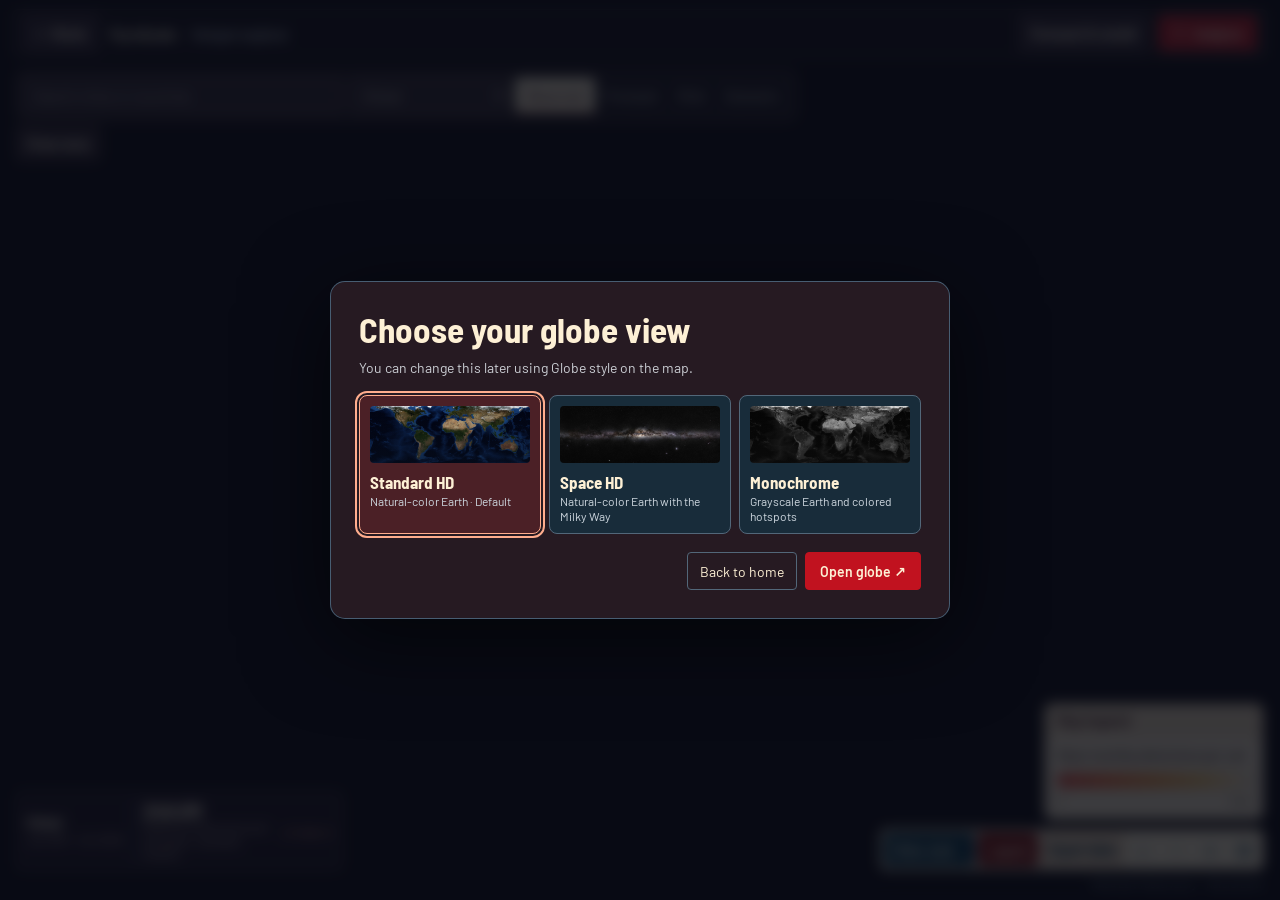
==== commit bd19584c: "Deploy validated FIRMS data with the existing site design" ====
--- a/explore.html
+++ b/explore.html
@@ -24,7 +24,7 @@
       <div class="seg" role="group" aria-label="Map layer">
         <label><input type="radio" name="vm" value="o" checked>Observed</label>
         <label><input type="radio" name="vm" value="f">Forecast</label>
-        <label><input type="radio" name="vm" value="r">Activity</label>
+        <label><input type="radio" name="vm" value="r">Risk</label>
         <label><input type="radio" name="vm" value="x" id="vmx">Scenario</label>
       </div>
     </div>
@@ -157,32 +157,32 @@
 <div><label for="s">South latitude</label><input id="s" type="number" step="0.5"></div>
 <div><label for="w">West longitude</label><input id="w" type="number" step="0.5"></div>
 <div><label for="e">East longitude</label><input id="e" type="number" step="0.5"></div></div>
-<p class="hint">Choose a region or enter its bounds. Set west greater than east for a box crossing the date line.</p></div>
+<p class="hint">You can also pick a region or type coordinates.</p></div>
 <div class="pn"><h2>Period and view</h2>
 <div class="g2"><div><label for="f">From</label><input id="f" type="month" value="2001-01" min="2001-01" max="2026-10"></div>
 <div><label for="t">To</label><input id="t" type="month" value="2026-10" min="2001-01" max="2026-10"></div></div>
 <label for="cy">Compare year in seasonal chart</label><select id="cy" style="margin-bottom:10px"></select>
 <small>Hotspot record</small>
-<div class="seg"><label><input type="radio" name="dm" value="v" checked>Suomi-NPP</label><label><input type="radio" name="dm" value="j">NOAA-20</label><label><input type="radio" name="dm" value="m">Terra</label><label><input type="radio" name="dm" value="r">Sensor history</label><label><input type="radio" name="dm" value="h">Reference + estimates</label></div>
+<div class="seg"><label><input type="radio" name="dm" value="h" checked>Harmonized</label><label><input type="radio" name="dm" value="r">Raw sensor</label></div>
 <small>Calendar shows</small>
 <div class="seg"><label><input type="radio" name="cm" value="c" checked>Hotspot count</label><label><input type="radio" name="cm" value="a">Anomaly</label></div>
 <label for="ld">Load your JSON files: the data file, the forecast file, or both together</label><input id="ld" type="file" accept=".json,application/json" multiple style="margin-bottom:10px"><button class="p" id="ex">Export data</button></div>
 <div class="pn"><h2>Context layers</h2>
 <label class="ck"><input type="checkbox" id="lw">Weather and drought (ERA5)</label>
 <label class="ck"><input type="checkbox" id="lx">Wind and air quality now</label>
-<p class="hint">Off by default and fetched only when switched on. Open-Meteo provides the context at the centre of your selection.</p></div>
+<p class="hint">Off by default and fetched only when switched on. They call Open-Meteo, so they need a self-hosted copy of the page.</p></div>
 </div>
 <div>
 
 <div class="pn warn"><h2>Elevated hotspot activity</h2><p class="rks" id="rks">Loading forecast...</p>
 <div class="rctl"><label for="rs">Sensitivity<select id="rs"><option value="c">Cautious, 80th percentile</option><option value="s" selected>Standard, 90th percentile</option><option value="t">Strict, 95th percentile</option></select></label><label class="ck"><input type="checkbox" id="rkm">Only my selected area</label></div>
 <ul id="rkl"></ul>
-<p class="note" style="margin:8px 0 0">Activity flags compare the first forecast month with the NOAA-20 seasonal record, using a minimum of 20 detections. Use local authorities for operational alerts.</p></div>
+<p class="note" style="margin:8px 0 0">The risk layer flags cells with at least 20 projected NOAA-20 detections above a seasonal threshold. Use local fire authorities for operational alerts.</p></div>
 <div class="kp" id="kp"></div>
 <div class="pn hero"><h2 id="ct" tabindex="-1">Burning activity calendar</h2><p class="note" id="cn"></p><div id="cal"></div><div class="lg" id="lg"></div></div>
 <div class="ch">
 <div class="pn"><h2>Seasonal profile</h2><p class="note" id="sn"></p><div id="sc"></div></div>
-<div class="pn"><h2>Annual totals by record</h2><p class="note">Terra is dashed gray and Suomi-NPP is solid. A year needs all 12 months to appear.</p><div id="an"></div></div></div>
+<div class="pn"><h2>Annual totals by record</h2><p class="note">Terra is dashed gray and Suomi-NPP is solid. Only years with all 12 months are shown.</p><div id="an"></div></div></div>
 <div class="pn"><h2>Anomaly alerts</h2><p class="note">Months in the last 12 of the selected period that reach 150% of the same calendar month’s median.</p><ul id="al" aria-live="polite"></ul></div>
 <div class="pn" id="wx" hidden><h2>Weather and drought context</h2><p class="note" id="wn"></p><div id="wc"></div><p class="note" id="wk" style="margin:8px 0 0"></p></div>
 <div class="pn" id="wd" hidden><h2>Wind and air quality</h2><p id="wdt" style="margin:0">Loading...</p></div>
@@ -203,24 +203,25 @@
     <h2>Model &amp; validation</h2>
     <div class="model-source"><span id="tf" role="status">Forecast loading…</span><span id="tg">Loading observations…</span></div>
     <p class="note" id="model-summary"></p>
+    <p id="model-result" hidden></p>
     <dl class="model-skill" id="model-skill" hidden></dl>
     <p class="note" id="model-window"></p>
   </section>
   <section class="pn">
     <h2>Reading the map</h2>
-    <p class="note">Each glow marks the centre of a 3° cell, roughly 330 km north to south. It represents aggregated detections across the cell.</p>
-    <p class="note">The forecast estimates NOAA-20 detections. The activity layer uses the same calendar month in the NOAA-20 history for comparison.</p>
+    <p class="note">Each glow represents a grid cell roughly 3° across. The map shows monthly fire activity. Individual ignition locations and fire perimeters are outside its resolution.</p>
+    <p class="note">The forecast estimates NOAA-20 detections. The risk layer compares them with each cell’s NOAA-20 seasonal record.</p>
   </section>
 </div>
 <div class="tp" data-t="c" hidden>
 <div class="pn"><h2>Countries and cities</h2>
-<p class="note">Pick any countries and cities, as many as you like. Country filters use Natural Earth boundaries. A cell spanning a border contributes by area to country summaries. City selections group nearby cells.</p>
+<p class="note">Pick any countries and cities, as many as you like. The globe, calendar, risk warning, Data Lab and Future tab then show only those places.</p>
 <input id="pq" type="search" placeholder="Search any country or city" autocomplete="off" aria-label="Search countries and cities">
 <ul id="pr" class="pres"></ul>
 <div class="chips" id="pch" style="margin-top:10px"></div>
 <div class="g2"><div><label for="prr">A city includes cells within</label><select id="prr"><option value="0">the cell containing it</option><option value="100">100 km</option><option value="250" selected>250 km</option><option value="500">500 km</option></select></div><div><label>&nbsp;</label><button id="pcl">Clear selection</button></div></div>
 <p class="note" id="pnt"></p>
-<label for="pfl">City directory file (pyroscale_places.json)</label><input id="pfl" type="file" accept=".json,application/json"><p class="note" id="pfm" style="margin:6px 0 0"></p></div>
+<label for="pfl">City list file, from add_places.py (pyroscale_places.json)</label><input id="pfl" type="file" accept=".json,application/json"><p class="note" id="pfm" style="margin:6px 0 0"></p></div>
 <div id="pcards"></div>
 </div>
 <div class="tp" data-t="p" hidden><div class="pn" id="ci"><p class="note" style="margin:0">Select a hotspot on the globe to see its activity and forecast.</p></div></div>
@@ -232,20 +233,20 @@
 <div class="pn"><h2>Analysis</h2><div id="dls"></div><div id="dlc"></div>
 <h2 style="margin-top:14px">Compare two datasets</h2><div class="g2"><div><label for="dx1">X axis</label><select id="dx1"></select></div><div><label for="dy1">Y axis</label><select id="dy1"></select></div></div><div id="dsc"></div>
 <h2 style="margin-top:14px">Top cells</h2><label for="dtp">Ranked by</label><select id="dtp"></select><ul id="dtl"></ul></div>
-<div class="pn"><h2>Ask the analyst</h2><p class="note" id="aim">Answers are calculated in your browser using the selected data.</p><div class="chat" id="aic"></div><div class="chips" id="aip"></div><textarea id="aiq" placeholder="Ask about the selected datasets, an area, projected activity, or a what-if scenario" aria-label="Question for the analyst"></textarea><div class="row"><button class="p" id="ais">Ask</button></div></div>
+<div class="pn"><h2>Ask the analyst</h2><p class="note" id="aim">Claude is not available here, so a built-in analyst answers from the data using rules. It can summarize, rank, correlate, and set up what-if scenarios.</p><div class="chat" id="aic"></div><div class="chips" id="aip"></div><textarea id="aiq" placeholder="Ask about the selected datasets, an area, risk, or a what-if scenario" aria-label="Question for the analyst"></textarea><div class="row"><button id="aix" hidden>Stop</button><button class="p" id="ais">Ask</button></div></div>
 </div>
 <div class="tp" data-t="f" hidden>
 <div class="pn"><h2>Scenario lab</h2>
-<p class="note">Adjust hypothetical multipliers for warming, rainfall, ignitions and fuel management. Results show arithmetic sensitivity to your inputs within each cell.</p>
+<p class="note">Explore how warming, rainfall, ignitions, and fuel management could affect fire activity under editable assumptions. The scenario is illustrative and uses the NOAA-20 record, available forecasts and seasonal trends.</p>
 <div class="lv"><label for="l1">Warming by the chosen year <b id="v1">+0 °C</b></label><input type="range" id="l1" min="0" max="4" step="0.5" value="0"></div>
 <div class="lv"><label for="l2">Rainfall change <b id="v2">0%</b></label><input type="range" id="l2" min="-30" max="30" step="5" value="0"></div>
 <div class="lv"><label for="l3">Human burning and ignitions <b id="v3">0%</b></label><input type="range" id="l3" min="-80" max="50" step="5" value="0"></div>
 <div class="lv"><label for="l4">Fuel management and suppression <b id="v4">0%</b></label><input type="range" id="l4" min="0" max="50" step="5" value="0"></div>
 <div class="lv"><label for="l5">Target year <b id="v5">2040</b></label><input type="range" id="l5" min="2027" max="2060" step="1" value="2040" aria-describedby="scenario-year-help"><p class="note" id="scenario-year-help">2040 is the default horizon for this what-if scenario. Change the target year, then run the scenario to compare it with the baseline.</p></div>
 <label class="ck"><input type="checkbox" id="lsw">Apply to the whole world, not just my selected area</label>
-<details><summary>Assumptions</summary><div class="g2"><div><label for="a1">Change in fire activity per +1 °C (%)</label><input id="a1" type="number" value="15" step="1"></div><div><label for="a2">Change per 10% less rainfall (%)</label><input id="a2" type="number" value="8" step="1"></div></div><p class="note">The default multipliers are illustrative assumptions. The chart applies them to a reference based on observed detections, available forecasts and seasonal trends.</p></details>
+<details><summary>Assumptions</summary><div class="g2"><div><label for="a1">Change in fire activity per +1 °C (%)</label><input id="a1" type="number" value="15" step="1"></div><div><label for="a2">Change per 10% less rainfall (%)</label><input id="a2" type="number" value="8" step="1"></div></div><p class="note">These are placeholders for illustration, not measured values. Replace them with figures from studies you trust. The reference uses observed detections, available forecasts and seasonal trends.</p></details>
 <div class="row" style="justify-content:flex-start;margin-top:10px"><button class="p" id="sr">Run scenario</button><button id="sx">Reset</button></div>
-<p id="scenario-status" class="note" role="status"></p><p class="note" style="margin:8px 0 0">Run with the default values to see the baseline path. Adjust a lever to compare a scenario.</p></div>
+<p class="note" id="scenario-status" role="status" hidden></p><p class="note" style="margin:8px 0 0">Run with the default values to see the baseline path. Adjust a lever to compare a scenario.</p></div>
 <div class="pn" id="so" hidden><h2>Result</h2><p id="sot"></p><div id="soc"></div>
 <label for="sy">Move through time <b id="syl"></b></label><div class="row" style="justify-content:flex-start;align-items:center"><button id="sp">Play</button><input type="range" id="sy" min="0" max="100" value="100"></div>
 <h2 style="margin-top:12px">Biggest changes</h2><ul id="sol"></ul></div>
@@ -261,7 +262,7 @@
 <div class="row"><button id="cp">Copy</button><button id="dl">Download</button><button class="p" id="cl">Close</button></div></dialog>
 <script src="assets/vendor/three-r128/three.min.js"></script>
 <script src="assets/vendor/three-r128/OrbitControls.js"></script>
-<script src="pyroscale-globe.js?v=explore-page"></script>
-<script src="pyroscale-export.js"></script>
-<script src="pyroscale-map.js?v=map-refinement"></script>
-<script src="pyroscale-explore.js"></script></body></html>
+<script src="pyroscale-globe.js?v=firms-v2"></script>
+<script src="pyroscale-export.js?v=firms-v2"></script>
+<script src="pyroscale-map.js?v=firms-v2"></script>
+<script src="pyroscale-explore.js?v=firms-v2"></script></body></html>
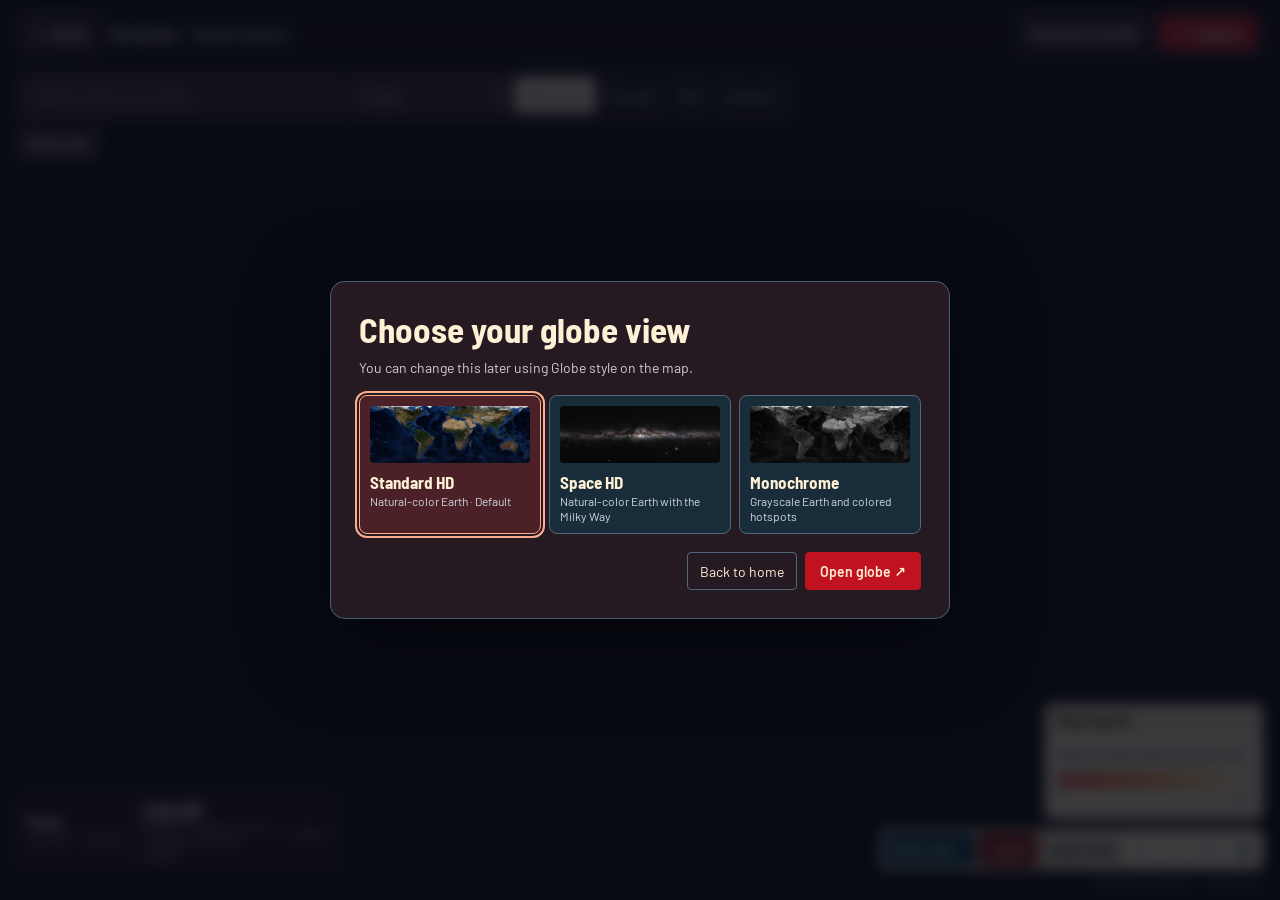
==== commit daa39925: "Set Pyroscale browser titles and Space Apps favicon" ====
--- a/explore.html
+++ b/explore.html
@@ -1,7 +1,8 @@
 <!DOCTYPE html>
 <html lang="en"><head><meta charset="utf-8">
 <meta name="viewport" content="width=device-width, initial-scale=1, viewport-fit=cover">
-<title>Explore wildfire hotspots | PyroScale</title>
+<title>Pyroscale Explore</title>
+<link rel="icon" type="image/png" href="assets/space-apps-favicon.png">
 <meta name="description" content="Explore the fire seasons of places you care about with NASA satellite observations and monthly hotspot forecasts.">
 <link rel="preconnect" href="https://fonts.gstatic.com" crossorigin>
 <link rel="preconnect" href="https://fonts.googleapis.com">
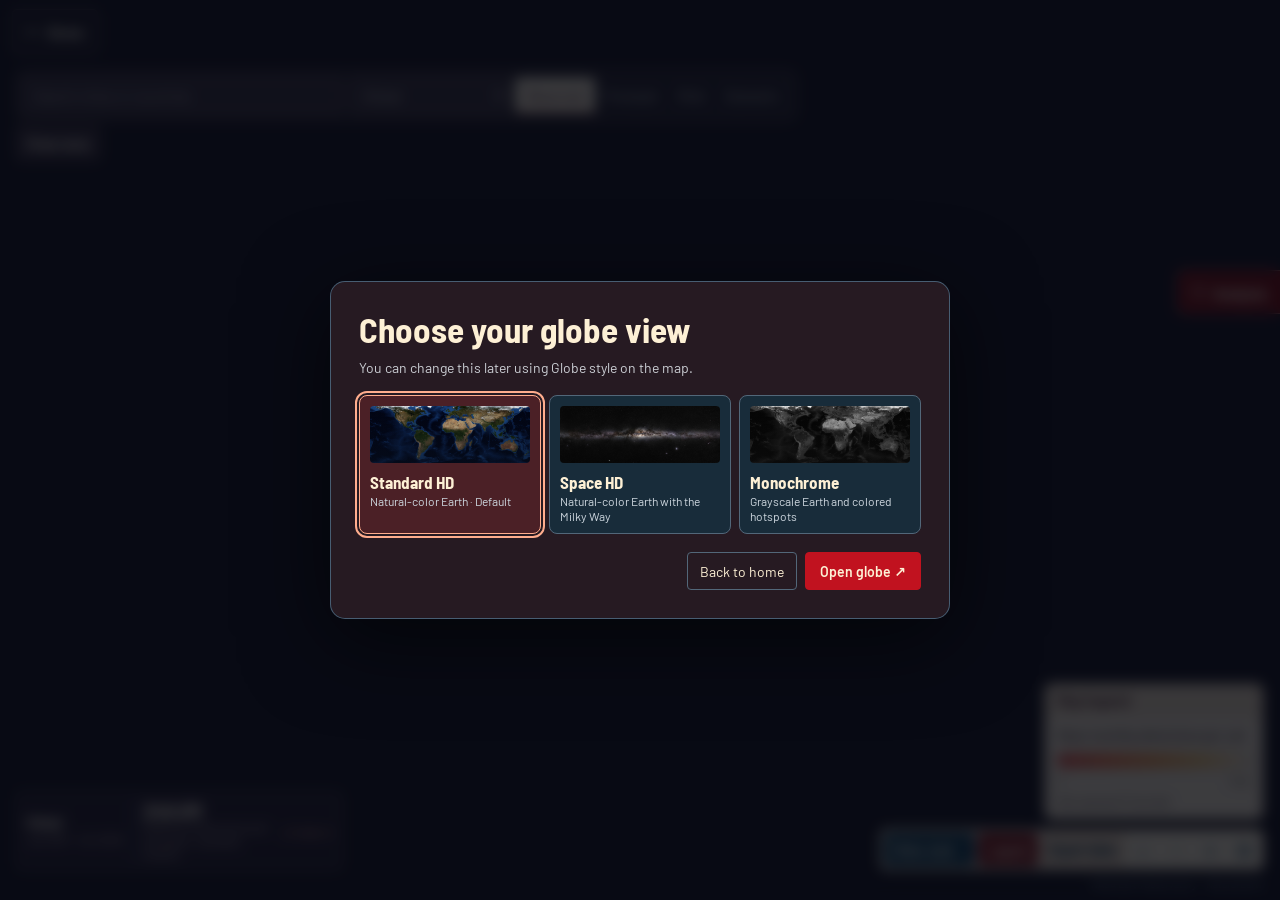
==== commit a8a90dc0: "Refine globe hotspots and analysis drawer" ====
--- a/explore.html
+++ b/explore.html
@@ -7,9 +7,10 @@
 <link rel="preconnect" href="https://fonts.gstatic.com" crossorigin>
 <link rel="preconnect" href="https://fonts.googleapis.com">
 <link href="https://fonts.googleapis.com/css2?family=Barlow:wght@400;500;600;700&family=Barlow+Semi+Condensed:wght@400;500;600;700&display=swap" rel="stylesheet">
-<link rel="stylesheet" href="pyroscale-base.css">
-<link rel="stylesheet" href="pyroscale-ui.css?v=landing-refresh">
-<link rel="stylesheet" href="pyroscale-map.css?v=explore-page">
+<link rel="stylesheet" href="pyroscale-base.css?v=analysis-drawer">
+<link rel="stylesheet" href="pyroscale-ui.css?v=analysis-drawer">
+<link rel="stylesheet" href="pyroscale-map.css?v=analysis-drawer">
+<link rel="stylesheet" href="pyroscale-analysis.css?v=analysis-drawer">
 </head><body class="dc">
 <div class="pn gl"><div id="gl" role="region" aria-label="Interactive 3D globe of hotspot activity"></div>
 <div class="map-ui" id="map-ui" data-style="satellite">
@@ -94,12 +95,14 @@
         </div>
         <label class="ck"><input type="checkbox" id="ga">Auto-rotate</label>
         <label class="ck"><input type="checkbox" id="gn">Day and night</label>
+        <label class="ck"><input type="checkbox" id="map-grid">15° reference grid</label>
       </div>
     </details>
   </div>
   <section class="ov bot" id="lgd" aria-labelledby="legend-title">
     <h2 id="legend-title">Map legend</h2>
     <div id="legend-content"></div>
+    <p class="legend-grid-note">Dots represent 3° grid cells.</p>
   </section>
   <span class="demo-status" id="demo-status">Loading observations…</span>
   <div class="map-credit">
@@ -109,14 +112,8 @@
   </div>
 </div></div>
 
-<header class="map-header" id="map-header" aria-label="Globe workspace">
-  <a id="home" href="./"><span aria-hidden="true">←</span> Home</a>
-  <span class="workspace-name"><strong>PyroScale</strong><span class="workspace-description">Hotspot explorer</span></span>
-  <div class="hr">
-    <button id="head-forecast" type="button">Forecast<span class="forecast-suffix"> &amp; model</span></button>
-    <button id="dt" type="button" aria-controls="dr" aria-expanded="false"><span class="analysis-icon" aria-hidden="true"></span><span>Analysis</span></button>
-  </div>
-</header>
+<a id="home" class="globe-home" href="./"><span aria-hidden="true">←</span> Home</a>
+<button id="dt" class="analysis-tab" type="button" aria-controls="dr" aria-expanded="false"><span class="analysis-icon" aria-hidden="true"></span> Analysis</button>
 
 <dialog id="globe-picker" aria-labelledby="globe-picker-title">
   <form method="dialog">
@@ -136,30 +133,45 @@
 </dialog>
 
 <aside id="dr" aria-label="Fire activity analysis" inert>
-  <div class="panel-heading"><div><h2 id="panel-title">Area analysis</h2><p id="panel-region">Global</p></div><button id="close-panel" type="button" aria-label="Close analysis">×</button></div>
+  <div class="panel-heading">
+    <div><h2 id="panel-title">Area analysis</h2><p id="panel-region">Global</p></div>
+    <div class="panel-actions">
+      <button id="move-panel" type="button" aria-label="Move analysis panel" aria-describedby="move-panel-help">Move</button>
+      <button id="dock-panel" type="button" hidden>Dock</button>
+      <button id="close-panel" type="button" aria-label="Close analysis">×</button>
+    </div>
+    <span class="sr-only" id="move-panel-help">Drag to move the panel or use the arrow keys. Press Dock to return it to the edge.</span>
+  </div>
   <nav id="tabs" aria-label="Analysis sections">
-    <button type="button" data-t="x" class="on" aria-current="true">Explore</button>
+    <button type="button" data-t="x" class="on" aria-current="true">Overview</button>
     <button type="button" data-t="m">Forecast</button>
     <button type="button" data-t="c">Places</button>
-    <button type="button" data-t="p">Point</button>
-    <button type="button" data-t="d">Data Lab</button>
-    <button type="button" data-t="f">Scenario</button>
+    <details id="analysis-tools">
+      <summary>More tools</summary>
+      <div class="analysis-other-tabs">
+        <button type="button" data-t="p">Hotspot details</button>
+        <button type="button" data-t="d">Data Lab</button>
+        <button type="button" data-t="f">Scenario lab</button>
+      </div>
+    </details>
   </nav>
-  <div class="tp" data-t="x"><div class="wrap">
-<div>
-<div class="pn"><h2>Area of interest</h2>
+  <div class="tp overview-panel" data-t="x">
 <div class="area-shortcut">
   <button id="panel-draw" class="draw-shortcut" type="button" aria-pressed="false" aria-describedby="panel-draw-help">Draw area</button>
-  <p id="panel-draw-help">Drag a box on the globe to analyze that area, or tap the globe for a small box. Charts update when you finish.</p>
-</div>
+  <p id="panel-draw-help">Drag a box on the globe to analyze that area. Tap for a small area.</p>
+</div>
+<details class="analysis-disclosure">
+<summary>Area, dates and data filters</summary>
+<div class="disclosure-body">
 <label for="pre">Region</label><select id="pre"></select>
+<details class="coordinate-fields">
+<summary>Enter coordinates</summary>
 <div class="g2">
 <div><label for="n">North latitude</label><input id="n" type="number" step="0.5"></div>
 <div><label for="s">South latitude</label><input id="s" type="number" step="0.5"></div>
 <div><label for="w">West longitude</label><input id="w" type="number" step="0.5"></div>
 <div><label for="e">East longitude</label><input id="e" type="number" step="0.5"></div></div>
-<p class="hint">You can also pick a region or type coordinates.</p></div>
-<div class="pn"><h2>Period and view</h2>
+</details>
 <div class="g2"><div><label for="f">From</label><input id="f" type="month" value="2001-01" min="2001-01" max="2026-10"></div>
 <div><label for="t">To</label><input id="t" type="month" value="2026-10" min="2001-01" max="2026-10"></div></div>
 <label for="cy">Compare year in seasonal chart</label><select id="cy" style="margin-bottom:10px"></select>
@@ -167,31 +179,45 @@
 <div class="seg"><label><input type="radio" name="dm" value="h" checked>Harmonized</label><label><input type="radio" name="dm" value="r">Raw sensor</label></div>
 <small>Calendar shows</small>
 <div class="seg"><label><input type="radio" name="cm" value="c" checked>Hotspot count</label><label><input type="radio" name="cm" value="a">Anomaly</label></div>
-<label for="ld">Load your JSON files: the data file, the forecast file, or both together</label><input id="ld" type="file" accept=".json,application/json" multiple style="margin-bottom:10px"><button class="p" id="ex">Export data</button></div>
-<div class="pn"><h2>Context layers</h2>
-<label class="ck"><input type="checkbox" id="lw">Weather and drought (ERA5)</label>
-<label class="ck"><input type="checkbox" id="lx">Wind and air quality now</label>
-<p class="hint">Off by default and fetched only when switched on. They call Open-Meteo, so they need a self-hosted copy of the page.</p></div>
-</div>
-<div>
-
-<div class="pn warn"><h2>Elevated hotspot activity</h2><p class="rks" id="rks">Loading forecast...</p>
+<label for="ld">Import observation or forecast files (JSON)</label><input id="ld" type="file" accept=".json,application/json" multiple style="margin-bottom:10px"><button class="p" id="ex">Export data</button>
+</div></details>
+<div class="kp" id="kp" aria-label="Activity at a glance"></div>
+<section class="pn analysis-calendar" aria-labelledby="ct">
+  <h2 id="ct" tabindex="-1">Hotspot calendar</h2>
+  <p class="note" id="cn"></p>
+  <div id="cal"></div>
+  <div class="lg" id="lg"></div>
+</section>
+<details class="analysis-disclosure">
+<summary>Seasonal and annual trends</summary>
+<div class="disclosure-body">
+<div class="pn"><h2>Seasonal profile</h2><p class="note" id="sn"></p><div id="sc"></div></div>
+<div class="pn"><h2>Annual totals by record</h2><p class="note">Terra is dashed gray and Suomi-NPP is solid. Only years with all 12 months are shown.</p><div id="an"></div></div>
+</div></details>
+<details class="analysis-disclosure">
+<summary>Elevated activity and anomalies</summary>
+<div class="disclosure-body">
+<div class="pn"><h2>Elevated hotspot activity</h2><p class="rks" id="rks">Loading forecast…</p>
 <div class="rctl"><label for="rs">Sensitivity<select id="rs"><option value="c">Cautious, 80th percentile</option><option value="s" selected>Standard, 90th percentile</option><option value="t">Strict, 95th percentile</option></select></label><label class="ck"><input type="checkbox" id="rkm">Only my selected area</label></div>
 <ul id="rkl"></ul>
 <p class="note" style="margin:8px 0 0">The risk layer flags cells with at least 20 projected NOAA-20 detections above a seasonal threshold. Use local fire authorities for operational alerts.</p></div>
-<div class="kp" id="kp"></div>
-<div class="pn hero"><h2 id="ct" tabindex="-1">Burning activity calendar</h2><p class="note" id="cn"></p><div id="cal"></div><div class="lg" id="lg"></div></div>
-<div class="ch">
-<div class="pn"><h2>Seasonal profile</h2><p class="note" id="sn"></p><div id="sc"></div></div>
-<div class="pn"><h2>Annual totals by record</h2><p class="note">Terra is dashed gray and Suomi-NPP is solid. Only years with all 12 months are shown.</p><div id="an"></div></div></div>
 <div class="pn"><h2>Anomaly alerts</h2><p class="note">Months in the last 12 of the selected period that reach 150% of the same calendar month’s median.</p><ul id="al" aria-live="polite"></ul></div>
+</div></details>
+<details class="analysis-disclosure">
+<summary>Weather and air quality</summary>
+<div class="disclosure-body">
+<label class="ck"><input type="checkbox" id="lw">Weather and drought (ERA5)</label>
+<label class="ck"><input type="checkbox" id="lx">Current wind and air quality</label>
+<p class="hint">Loads from Open-Meteo when enabled.</p>
 <div class="pn" id="wx" hidden><h2>Weather and drought context</h2><p class="note" id="wn"></p><div id="wc"></div><p class="note" id="wk" style="margin:8px 0 0"></p></div>
-<div class="pn" id="wd" hidden><h2>Wind and air quality</h2><p id="wdt" style="margin:0">Loading...</p></div>
-<details class="pn"><summary>Method and data notes</summary>
+<div class="pn" id="wd" hidden><h2>Wind and air quality</h2><p id="wdt" style="margin:0">Loading…</p></div>
+</div></details>
+<details class="analysis-disclosure"><summary>Method and data notes</summary><div class="disclosure-body">
 <p>This globe counts NASA FIRMS thermal-anomaly detections in monthly 3° cells. An anomaly can be a fire pixel, a gas flare or another heat source. Repeated overpasses can count the same fire more than once.</p>
 <p>Terra MODIS, Suomi-NPP VIIRS and NOAA-20 VIIRS are separate observed series. The experimental estimate places earlier Terra counts on a Suomi-NPP-like scale where the fit has support. Archive-day checks identify gaps in the record. Cloud-free coverage varies.</p>
-<p><a href="https://source.coop/portolan-mirrors/firms-catalog">FIRMS archive source</a> · <a href="pyroscale_harmonization_report.json">Harmonization validation</a> · <a href="pyroscale_forecast_report.json">Forecast validation</a></p></details>
-</div></div></div>
+<p><a href="https://source.coop/portolan-mirrors/firms-catalog">FIRMS archive source</a> · <a href="pyroscale_harmonization_report.json">Harmonization validation</a> · <a href="pyroscale_forecast_report.json">Forecast validation</a></p>
+</div></details>
+</div>
 <div class="tp" data-t="m" hidden>
   <section class="pn forecast-card">
     <h2>Monthly hotspot outlook</h2>
@@ -200,19 +226,23 @@
     <div id="forecast-key" class="forecast-key" hidden><span>Observed</span><span>Forecast</span><span>Seasonal median</span></div>
     <p class="note" id="ok"></p>
   </section>
-  <section class="pn model-card">
-    <h2>Model &amp; validation</h2>
+  <details class="analysis-disclosure model-card">
+    <summary>Model &amp; validation</summary>
+    <div class="disclosure-body">
     <div class="model-source"><span id="tf" role="status">Forecast loading…</span><span id="tg">Loading observations…</span></div>
     <p class="note" id="model-summary"></p>
     <p id="model-result" hidden></p>
     <dl class="model-skill" id="model-skill" hidden></dl>
     <p class="note" id="model-window"></p>
-  </section>
-  <section class="pn">
-    <h2>Reading the map</h2>
+    </div>
+  </details>
+  <details class="analysis-disclosure">
+    <summary>Reading the map</summary>
+    <div class="disclosure-body">
     <p class="note">Each glow represents a grid cell roughly 3° across. The map shows monthly fire activity. Individual ignition locations and fire perimeters are outside its resolution.</p>
     <p class="note">The forecast estimates NOAA-20 detections. The risk layer compares them with each cell’s NOAA-20 seasonal record.</p>
-  </section>
+    </div>
+  </details>
 </div>
 <div class="tp" data-t="c" hidden>
 <div class="pn"><h2>Countries and cities</h2>
@@ -222,19 +252,21 @@
 <div class="chips" id="pch" style="margin-top:10px"></div>
 <div class="g2"><div><label for="prr">A city includes cells within</label><select id="prr"><option value="0">the cell containing it</option><option value="100">100 km</option><option value="250" selected>250 km</option><option value="500">500 km</option></select></div><div><label>&nbsp;</label><button id="pcl">Clear selection</button></div></div>
 <p class="note" id="pnt"></p>
-<label for="pfl">City list file, from add_places.py (pyroscale_places.json)</label><input id="pfl" type="file" accept=".json,application/json"><p class="note" id="pfm" style="margin:6px 0 0"></p></div>
+<details class="coordinate-fields"><summary>Import a city list</summary>
+<label for="pfl">City list file from add_places.py</label><input id="pfl" type="file" accept=".json,application/json"><p class="note" id="pfm" style="margin:6px 0 0"></p></details></div>
 <div id="pcards"></div>
 </div>
 <div class="tp" data-t="p" hidden><div class="pn" id="ci"><p class="note" style="margin:0">Select a hotspot on the globe to see its activity and forecast.</p></div></div>
 <div class="tp" data-t="d" hidden>
-<div class="pn"><h2>Datasets</h2><p class="note">Tick as many datasets as you like. They are compared across the grid cells in your scope.</p>
+<details class="analysis-disclosure"><summary>Choose datasets</summary><div class="disclosure-body"><p class="note">Select the datasets you want to compare across grid cells in the current area.</p>
 <div class="rctl"><button id="dla">Select all</button><button id="dln">Clear</button><label class="ck"><input type="checkbox" id="dlw">Whole world, not just my area</label></div>
 <div id="dll"></div>
-<label for="dlf" style="margin-top:10px">Add your own datasets: CSV files with lat, lon and numeric columns</label><input id="dlf" type="file" accept=".csv,text/csv" multiple><p class="note" id="dlm" style="margin:6px 0 0"></p></div>
-<div class="pn"><h2>Analysis</h2><div id="dls"></div><div id="dlc"></div>
-<h2 style="margin-top:14px">Compare two datasets</h2><div class="g2"><div><label for="dx1">X axis</label><select id="dx1"></select></div><div><label for="dy1">Y axis</label><select id="dy1"></select></div></div><div id="dsc"></div>
-<h2 style="margin-top:14px">Top cells</h2><label for="dtp">Ranked by</label><select id="dtp"></select><ul id="dtl"></ul></div>
-<div class="pn"><h2>Ask the analyst</h2><p class="note" id="aim">Claude is not available here, so a built-in analyst answers from the data using rules. It can summarize, rank, correlate, and set up what-if scenarios.</p><div class="chat" id="aic"></div><div class="chips" id="aip"></div><textarea id="aiq" placeholder="Ask about the selected datasets, an area, risk, or a what-if scenario" aria-label="Question for the analyst"></textarea><div class="row"><button id="aix" hidden>Stop</button><button class="p" id="ais">Ask</button></div></div>
+<label for="dlf" style="margin-top:10px">Import CSV files with latitude, longitude and numeric columns</label><input id="dlf" type="file" accept=".csv,text/csv" multiple><p class="note" id="dlm" style="margin:6px 0 0"></p></div></details>
+<section class="pn"><h2>Dataset summary</h2><div id="dls"></div></section>
+<details class="analysis-disclosure"><summary>Correlations</summary><div class="disclosure-body" id="dlc"></div></details>
+<details class="analysis-disclosure"><summary>Compare two datasets</summary><div class="disclosure-body"><div class="g2"><div><label for="dx1">X axis</label><select id="dx1"></select></div><div><label for="dy1">Y axis</label><select id="dy1"></select></div></div><div id="dsc"></div></div></details>
+<details class="analysis-disclosure"><summary>Top cells</summary><div class="disclosure-body"><label for="dtp">Ranked by</label><select id="dtp"></select><ul id="dtl"></ul></div></details>
+<details class="analysis-disclosure"><summary>Ask the analyst</summary><div class="disclosure-body"><p class="note" id="aim">Claude is not available here, so a built-in analyst answers from the data using rules. It can summarize, rank, correlate, and set up what-if scenarios.</p><div class="chat" id="aic"></div><div class="chips" id="aip"></div><textarea id="aiq" placeholder="Ask about the selected datasets, an area, risk, or a what-if scenario" aria-label="Question for the analyst"></textarea><div class="row"><button id="aix" hidden>Stop</button><button class="p" id="ais">Ask</button></div></div></details>
 </div>
 <div class="tp" data-t="f" hidden>
 <div class="pn"><h2>Scenario lab</h2>
@@ -263,7 +295,8 @@
 <div class="row"><button id="cp">Copy</button><button id="dl">Download</button><button class="p" id="cl">Close</button></div></dialog>
 <script src="assets/vendor/three-r128/three.min.js"></script>
 <script src="assets/vendor/three-r128/OrbitControls.js"></script>
-<script src="pyroscale-globe.js?v=firms-v2"></script>
+<script src="pyroscale-globe.js?v=analysis-drawer"></script>
 <script src="pyroscale-export.js?v=firms-v2"></script>
 <script src="pyroscale-map.js?v=firms-v2"></script>
-<script src="pyroscale-explore.js?v=firms-v2"></script></body></html>
+<script src="pyroscale-panel.js"></script>
+<script src="pyroscale-explore.js?v=analysis-drawer"></script></body></html>
--- a/pyroscale-base.css
+++ b/pyroscale-base.css
@@ -84,6 +84,6 @@
 .pres li{padding:7px 10px;cursor:pointer;border-top:1px solid var(--ln)}.pres li:first-child{border-top:0}.pres li:hover{background:var(--hat)}.pres small{color:var(--mut)}
 .chips .chip{padding:4px 10px;border-radius:12px;background:var(--hat);border-color:var(--ln)}
 .ovs{width:max-content}input[type=range]{accent-color:var(--ac)}.ov .seg label,.ov button{white-space:nowrap}.ov .seg label{padding:6px 10px}
-@media(min-width:721px){body:not(.dc) .ovs{max-width:calc(100vw - 520px)}}
+@media(min-width:721px){body:not(.dc, .analysis-floating) .ovs{max-width:calc(100vw - 520px)}}
 h1{white-space:nowrap}.tag{white-space:nowrap;max-width:38vw;overflow:hidden;text-overflow:ellipsis}
 @media(max-width:720px){.ov{padding:4px 6px;gap:8px;font-size:12px}.ov .seg label{padding:5px 8px}h1{font-size:17px}}
--- a/pyroscale-ui.css
+++ b/pyroscale-ui.css
@@ -56,7 +56,7 @@
   --map-right: 18px;
   --map-bottom: 28px;
 }
-body:not(.dc) .map-ui { --map-right: calc(var(--panel-width) + 18px); }
+body:not(.dc, .analysis-floating) .map-ui { --map-right: calc(var(--panel-width) + 18px); }
 .map-ui .ov {
   color: var(--ink);
   background: var(--sf);
@@ -99,7 +99,7 @@
   border-radius: 3px;
   font: 500 13px var(--display);
 }
-body:not(.dc) .forecast-timeline {
+body:not(.dc, .analysis-floating) .forecast-timeline {
   left: calc((100% - var(--panel-width)) / 2);
   width: min(55vw, calc(100% - var(--panel-width) - 116px), 680px);
 }
@@ -264,16 +264,16 @@
   :root { --hh: 51px; --panel-width: 100%; --panel-height: min(55dvh, 460px); }
   #dr { height: var(--panel-height); }
   .map-ui { --map-right: 10px; --map-left: 10px; --map-bottom: 26px; }
-  body:not(.dc) .map-ui { --map-right: 11px; --map-bottom: calc(var(--panel-height) + 24px); }
+  body:not(.dc, .analysis-floating) .map-ui { --map-right: 11px; --map-bottom: calc(var(--panel-height) + 24px); }
   body .map-ui .ovs { top: calc(var(--hh) + 9px); }
   .map-ui .seg label { padding: 6px 9px; }
   #lgd { top: auto; bottom: calc(var(--map-bottom) + 110px); transform: none; max-width: 90px; }
   #lgd .legend-scale { height: 53px; }
   .map-ui .map-tools { bottom: calc(var(--map-bottom) + 66px); }
-  .forecast-timeline, body:not(.dc) .forecast-timeline { left: 50%; width: calc(100% - 20px); }
+  .forecast-timeline, body:not(.dc, .analysis-floating) .forecast-timeline { left: 50%; width: calc(100% - 20px); }
 }
 @media (min-width: 721px) and (max-width: 1200px) {
-  body:not(.dc) .map-ui .map-tools { bottom: calc(var(--map-bottom) + 68px); }
+  body:not(.dc, .analysis-floating) .map-ui .map-tools { bottom: calc(var(--map-bottom) + 68px); }
 }
 @media (prefers-reduced-motion: reduce) {
   *, *::before, *::after { animation-duration: 0s !important; transition-duration: 0s !important; }
--- a/pyroscale-map.css
+++ b/pyroscale-map.css
@@ -8,62 +8,6 @@
   white-space: nowrap;
 }
 
-.map-header {
-  left: 12px;
-  right: 12px;
-  top: 9px;
-  height: 48px;
-  gap: 12px;
-  padding-inline: 10px;
-  border: 1px solid #e2bca468;
-  border-radius: 7px;
-  background: var(--hd);
-  backdrop-filter: blur(14px);
-}
-.map-header .workspace-name {
-  display: flex;
-  align-items: baseline;
-  gap: 8px;
-  flex: 1;
-  color: var(--mut);
-  font: 600 14px var(--display);
-  white-space: nowrap;
-}
-.workspace-name strong { color: var(--cream); font-size: 16px; }
-.workspace-description { padding-left: 8px; border-left: 1px solid #886b71; }
-.map-header :is(button, #home) {
-  min-height: 36px;
-  padding: 5px 11px;
-  background: #312430;
-  border: 1px solid #886b71;
-  border-radius: 4px;
-  color: var(--cream);
-  font: 700 15px var(--display);
-  white-space: nowrap;
-}
-.map-header :is(button, #home):hover { border-color: var(--ac); }
-.map-header #home { display: inline-flex; align-items: center; text-decoration: none; }
-.map-header #home span { margin-right: 4px; }
-.map-header #dt {
-  display: inline-flex;
-  align-items: center;
-  gap: 8px;
-  min-height: 36px;
-  padding: 6px 12px;
-  color: var(--cream);
-  background: var(--red);
-  border: 1px solid #ec746d;
-  border-radius: 4px;
-}
-.map-header #dt:hover {
-  background: var(--oxblood);
-  border-color: var(--ac);
-}
-.map-header #dt[aria-expanded="true"] {
-  background: var(--cream);
-  color: var(--navy);
-  border-color: var(--cream);
-}
 .analysis-icon {
   display: block;
   width: 14px;
@@ -195,7 +139,7 @@
 #map-overview-chart:empty { display: none; }
 #map-overview-chart rect { fill: var(--ac); }
 #map-overview-chart path { stroke: var(--map-border); }
-body:not(.dc) .map-overview { display: none; }
+body:not(.dc, .analysis-floating) .map-overview { display: none; }
 .map-ui:has(.forecast-timeline:not([hidden])) .map-overview { bottom: calc(var(--map-bottom) + 68px); }
 
 .map-draw-row { display: flex; align-items: center; flex-wrap: wrap; gap: 5px 7px; }
@@ -406,21 +350,16 @@
 .picker-back:hover { border-color: var(--ac); }
 
 @media (max-width: 950px) {
-  body:not(.dc) #map-region { display: none; }
+  body:not(.dc, .analysis-floating) #map-region { display: none; }
   .map-filterbar .seg label { padding-inline: 7px; }
 }
 @media (max-width: 720px) {
-  .map-header { left: 7px; right: 7px; top: 5px; height: 42px; gap: 7px; padding-inline: 6px; }
-  .map-header .workspace-description, .map-header .forecast-suffix { display: none; }
-  .workspace-name strong { font-size: 14px; }
-  .map-header .hr { margin-left: auto; gap: 5px; }
-  .map-header :is(button, #home), .map-header #dt { min-height: 32px; padding: 4px 7px; font-size: 13px; }
   .map-ui { --map-left: 8px; --map-right: 8px; --map-bottom: 23px; }
-  body:not(.dc) .map-ui { --map-right: 8px; }
+  body:not(.dc, .analysis-floating) .map-ui { --map-right: 8px; }
   .map-top { top: calc(var(--hh) + 3px); }
   .map-filterbar { flex-wrap: wrap; padding: 5px; gap: 4px; }
   .map-place-search { flex-basis: 58%; }
-  #map-region, body:not(.dc) #map-region { display: block; flex: 1 1 95px; }
+  #map-region, body:not(.dc, .analysis-floating) #map-region { display: block; flex: 1 1 95px; }
   .map-filterbar .seg { flex-basis: 100%; }
   .map-filterbar .seg label { padding: 3px 6px; }
   .map-overview {
@@ -440,12 +379,12 @@
   #legend-title { margin: -6px -8px 5px; padding: 5px 8px; font-size: 14px; }
   #lgd strong { font-size: 12px; }
   #lgd .legend-scale { height: 11px; }
-  body:not(.dc) #lgd { left: var(--map-left); right: auto; bottom: var(--map-bottom); }
+  body:not(.dc, .analysis-floating) #lgd { left: var(--map-left); right: auto; bottom: var(--map-bottom); }
   .map-ui:has(.forecast-timeline:not([hidden])) #lgd,
   .map-ui:has(.forecast-timeline:not([hidden])) .map-overview { bottom: calc(var(--map-bottom) + 111px); }
-  body:not(.dc) .map-ui:has(.forecast-timeline:not([hidden])) #lgd { bottom: calc(var(--map-bottom) + 111px); }
+  body:not(.dc, .analysis-floating) .map-ui:has(.forecast-timeline:not([hidden])) #lgd { bottom: calc(var(--map-bottom) + 111px); }
   .map-ui .map-tools { bottom: var(--map-bottom); }
-  body:not(.dc) .map-ui:not(:has(.forecast-timeline:not([hidden]))) .map-tools { bottom: var(--map-bottom); }
+  body:not(.dc, .analysis-floating) .map-ui:not(:has(.forecast-timeline:not([hidden]))) .map-tools { bottom: var(--map-bottom); }
   .map-tools #map-export, .map-tools #map-legend, .map-style-menu > summary { min-height: 29px; padding-inline: 6px; font-size: 13px; }
   .map-tools > button, .map-settings summary { width: 26px; height: 29px; font-size: 16px; }
 }
--- a/pyroscale-analysis.css
+++ b/pyroscale-analysis.css
@@ -0,0 +1,179 @@
+.globe-home, .analysis-tab {
+  position: fixed;
+  z-index: 6;
+  display: inline-flex;
+  align-items: center;
+  gap: 8px;
+  min-height: 44px;
+  padding: 8px 13px;
+  color: var(--cream);
+  font: 700 16px var(--display);
+}
+
+.globe-home {
+  top: max(9px, env(safe-area-inset-top, 0px));
+  left: max(12px, env(safe-area-inset-left, 0px));
+  border: 1px solid #a37b76;
+  border-radius: 5px;
+  background: var(--hd);
+  text-decoration: none;
+}
+
+.globe-home:hover { border-color: var(--ac); }
+
+.analysis-tab {
+  top: clamp(152px, 32dvh, 270px);
+  right: 0;
+  border: 1px solid #c6746b;
+  border-right: 0;
+  border-radius: 7px 0 0 7px;
+  background: var(--oxblood);
+}
+
+.analysis-tab:hover { background: var(--red); }
+.analysis-tab:focus-visible { outline-offset: -4px; }
+.analysis-tab[aria-expanded="true"] { background: var(--hd); border-color: var(--blue); }
+
+#dr .panel-heading {
+  align-items: center;
+  flex: none;
+}
+
+#dr .panel-heading > div:first-child { min-width: 0; overflow-wrap: anywhere; }
+.panel-actions { display: flex; flex: none; align-items: center; gap: 5px; }
+.panel-actions button { min-height: 36px; padding-inline: 9px; }
+#move-panel { cursor: grab; touch-action: none; }
+#move-panel:active { cursor: grabbing; }
+#close-panel { min-width: 36px; padding: 3px; }
+
+body.analysis-floating #dr {
+  top: var(--analysis-y, 12px);
+  left: var(--analysis-x, 12px);
+  right: auto;
+  bottom: auto;
+  width: min(420px, calc(100% - 24px));
+  height: min(70dvh, 650px, calc(100% - 24px));
+  z-index: 7;
+  border: 1px solid var(--blue);
+  border-radius: 8px;
+  box-shadow: 0 14px 36px #0008;
+  transform: none;
+  transition: none;
+}
+
+body.dc.analysis-floating #dr { visibility: hidden; }
+
+#tabs {
+  display: grid;
+  grid-template-columns: repeat(3, minmax(0, 1fr)) minmax(0, 1.18fr);
+  position: relative;
+  z-index: 1;
+  overflow: visible;
+}
+
+#tabs > button, #analysis-tools > summary {
+  display: flex;
+  align-items: center;
+  justify-content: center;
+  gap: 7px;
+  min-height: 44px;
+  padding: 8px 4px;
+  color: var(--mut);
+  font: 600 13px/1.2 var(--font);
+  list-style: none;
+  white-space: nowrap;
+}
+
+#analysis-tools > summary::-webkit-details-marker { display: none; }
+#analysis-tools > summary::after {
+  content: "";
+  width: 6px;
+  height: 6px;
+  border: solid currentColor;
+  border-width: 0 1px 1px 0;
+  transform: translateY(-2px) rotate(45deg);
+}
+
+#analysis-tools[open] > summary::after { transform: translateY(2px) rotate(225deg); }
+#tabs > button.on, #analysis-tools:has(.on) > summary { color: var(--ac); box-shadow: inset 0 -2px var(--ac); }
+#tabs > button:hover, #analysis-tools > summary:hover { background: var(--hat); }
+#tabs :focus-visible { outline-offset: -3px; }
+
+.analysis-other-tabs {
+  position: absolute;
+  inset: calc(100% + 4px) 8px auto auto;
+  min-width: 146px;
+  padding: 4px;
+  background: var(--sf);
+  border: 1px solid var(--ln);
+  border-radius: 5px;
+  box-shadow: 0 8px 20px #0006;
+}
+
+#tabs .analysis-other-tabs button {
+  display: block;
+  width: 100%;
+  min-height: 40px;
+  padding: 8px 10px;
+  text-align: left;
+  border-radius: 3px;
+}
+
+#tabs .analysis-other-tabs button:is(:hover, .on) { color: var(--ac); background: var(--hat); box-shadow: none; }
+.tp { overscroll-behavior: contain; }
+.tp .g2 { grid-template-columns: repeat(2, minmax(0, 1fr)); }
+.tp :is(input, select) { min-width: 0; }
+#dr .area-shortcut {
+  display: flex;
+  align-items: center;
+  gap: 11px;
+  margin-bottom: 8px;
+  padding: 9px;
+}
+
+#dr .area-shortcut p { margin: 0; }
+#panel-draw { flex: none; min-height: 38px; }
+#dr .kp { margin: 12px 0; }
+#dr .kp div { padding: 8px 11px; }
+#dr .kp b { margin: 2px 0; }
+#dr .kp span { display: block; line-height: 1.25; }
+#dr .analysis-calendar { margin-bottom: 0; }
+#dr .analysis-calendar h2 { font-size: 20px; }
+#cal svg text { font-size: 13px; }
+
+.analysis-disclosure { border-bottom: 1px solid var(--ln); }
+.analysis-disclosure > summary, .coordinate-fields > summary {
+  display: flex;
+  align-items: center;
+  justify-content: space-between;
+  gap: 8px;
+  min-height: 42px;
+  padding-block: 7px;
+  color: var(--ink);
+  list-style: none;
+}
+
+.analysis-disclosure > summary::-webkit-details-marker, .coordinate-fields > summary::-webkit-details-marker { display: none; }
+.analysis-disclosure > summary::after, .coordinate-fields > summary::after { content: "+"; color: var(--ac); font-size: 17px; }
+.analysis-disclosure[open] > summary::after, .coordinate-fields[open] > summary::after { content: "−"; }
+.analysis-disclosure > summary:hover, .coordinate-fields > summary:hover { color: var(--ac); }
+.disclosure-body { padding: 0 0 12px; }
+.disclosure-body > .pn:last-child { margin-bottom: 0; }
+.disclosure-body > p:first-child { margin-top: 0; }
+.coordinate-fields { margin-block: 4px; }
+.legend-grid-note { margin: 6px 0 0; color: inherit; font-size: 11px; line-height: 1.25; }
+
+@media (min-width: 721px) {
+  #dr { top: 0; }
+  body:not(.dc, .analysis-floating) .analysis-tab { right: var(--panel-width); }
+}
+
+@media (max-width: 720px) {
+  .globe-home { top: max(5px, env(safe-area-inset-top, 0px)); left: 8px; min-height: 41px; padding-block: 6px; }
+  .analysis-tab { top: clamp(143px, 30dvh, 217px); min-height: 40px; font-size: 14px; padding-inline: 9px; }
+  body:not(.dc, .analysis-floating) .analysis-tab { visibility: hidden; }
+  .panel-heading { padding-top: 9px; }
+  .panel-actions button { min-height: 38px; }
+  body:not(.dc, .analysis-floating) #lgd { left: auto; right: var(--map-right); bottom: calc(var(--map-bottom) + 46px); }
+}
+
